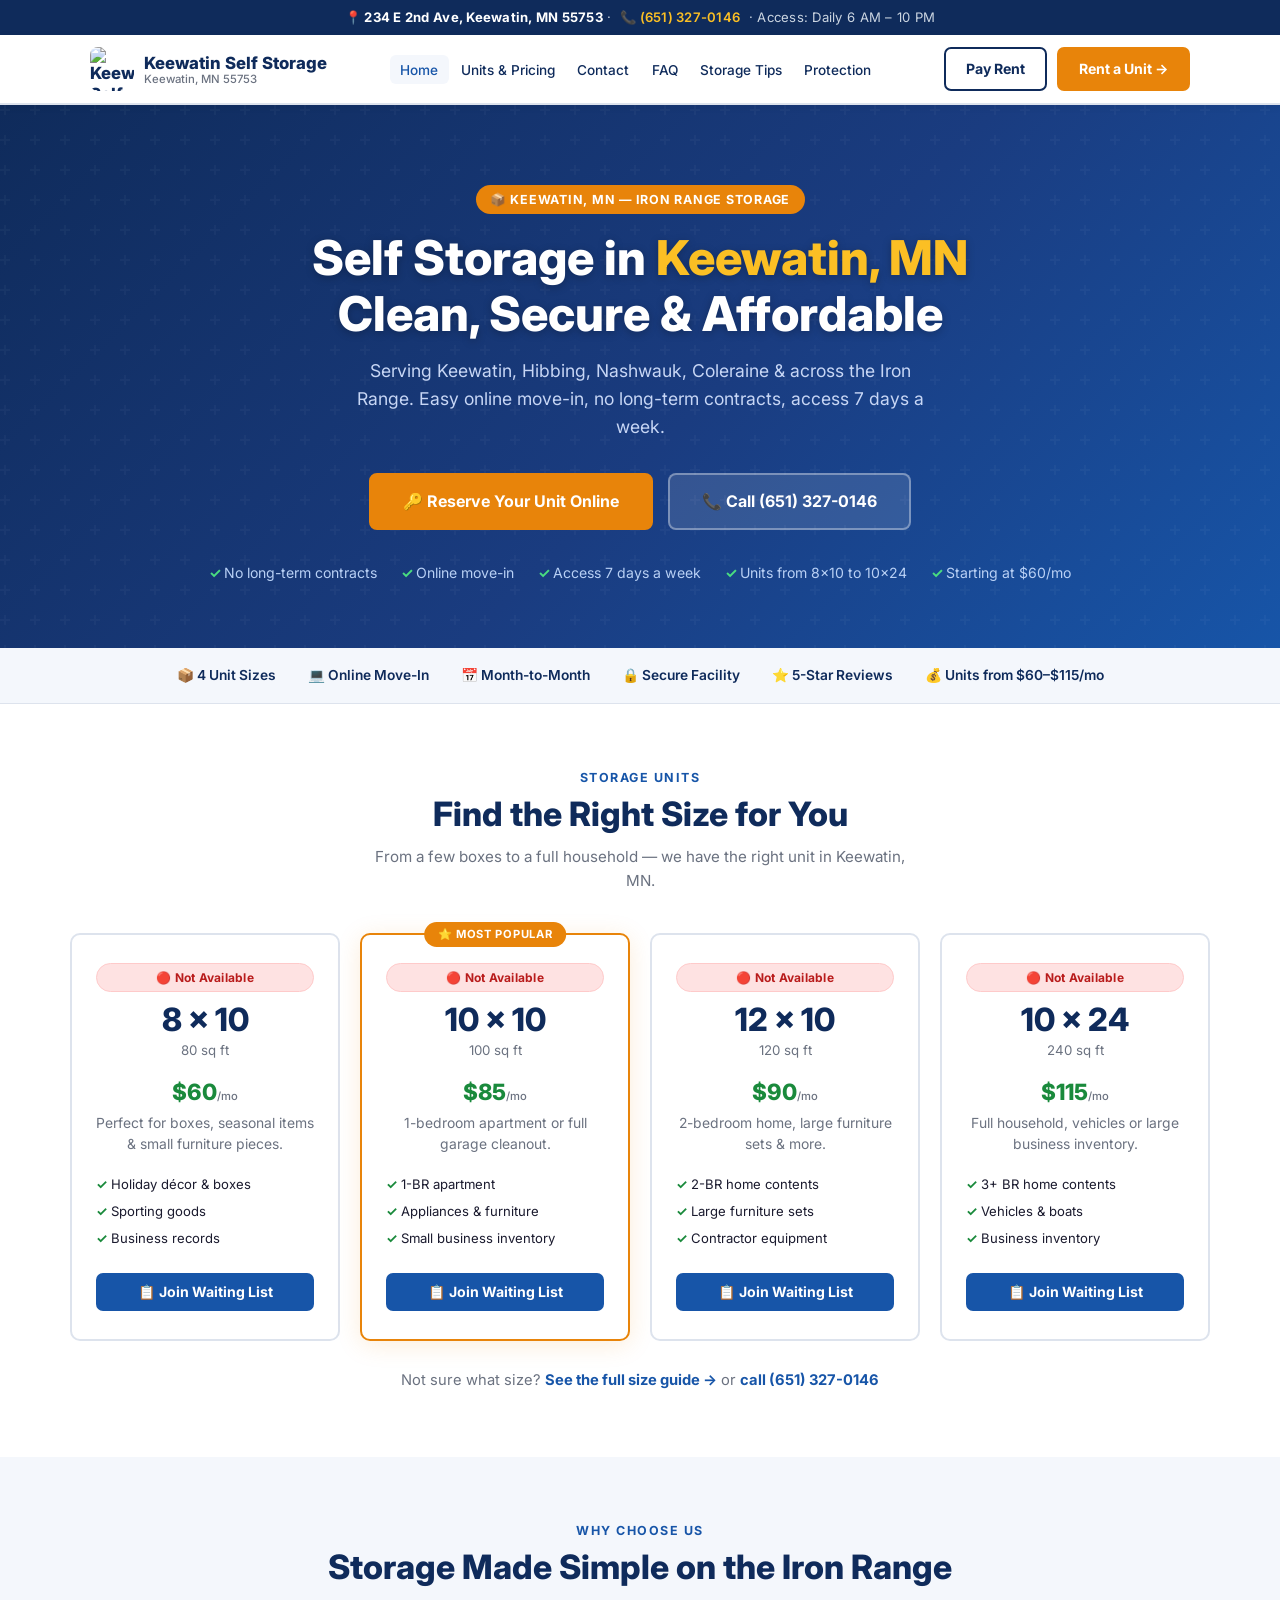
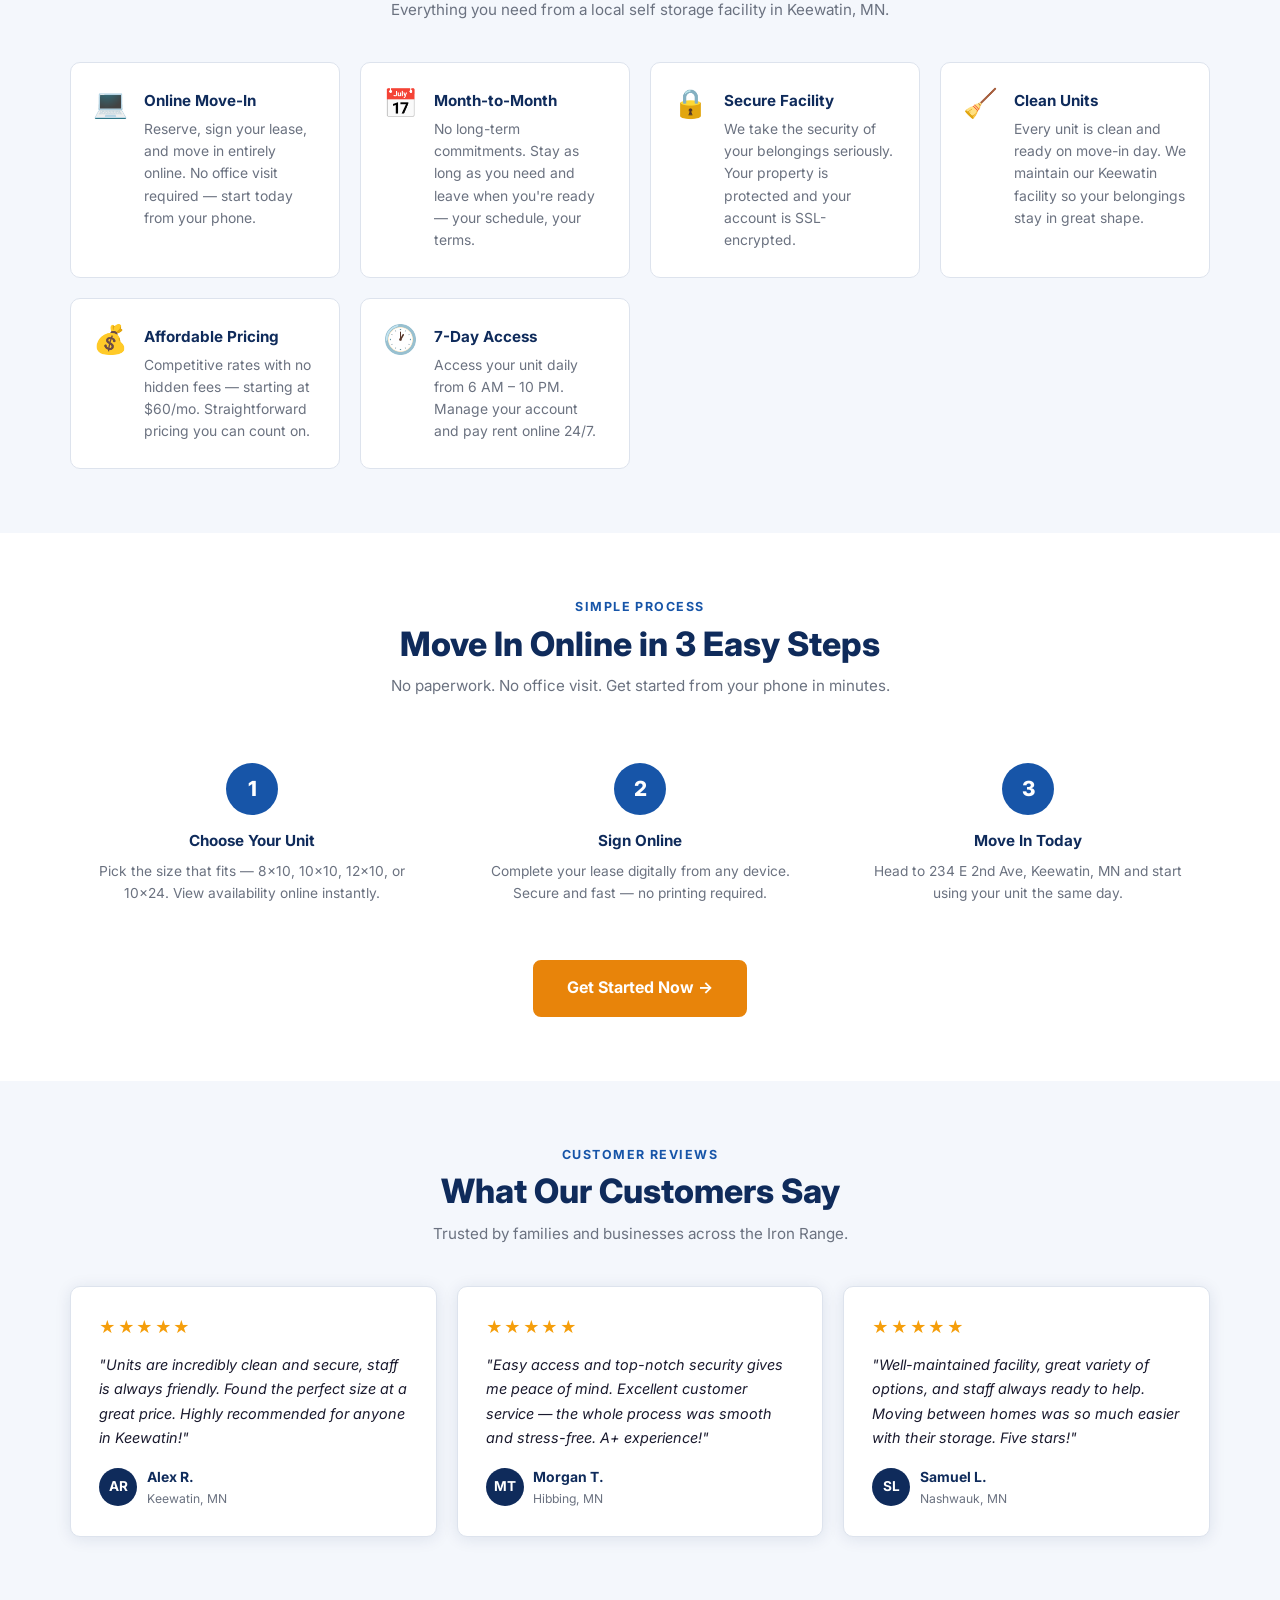
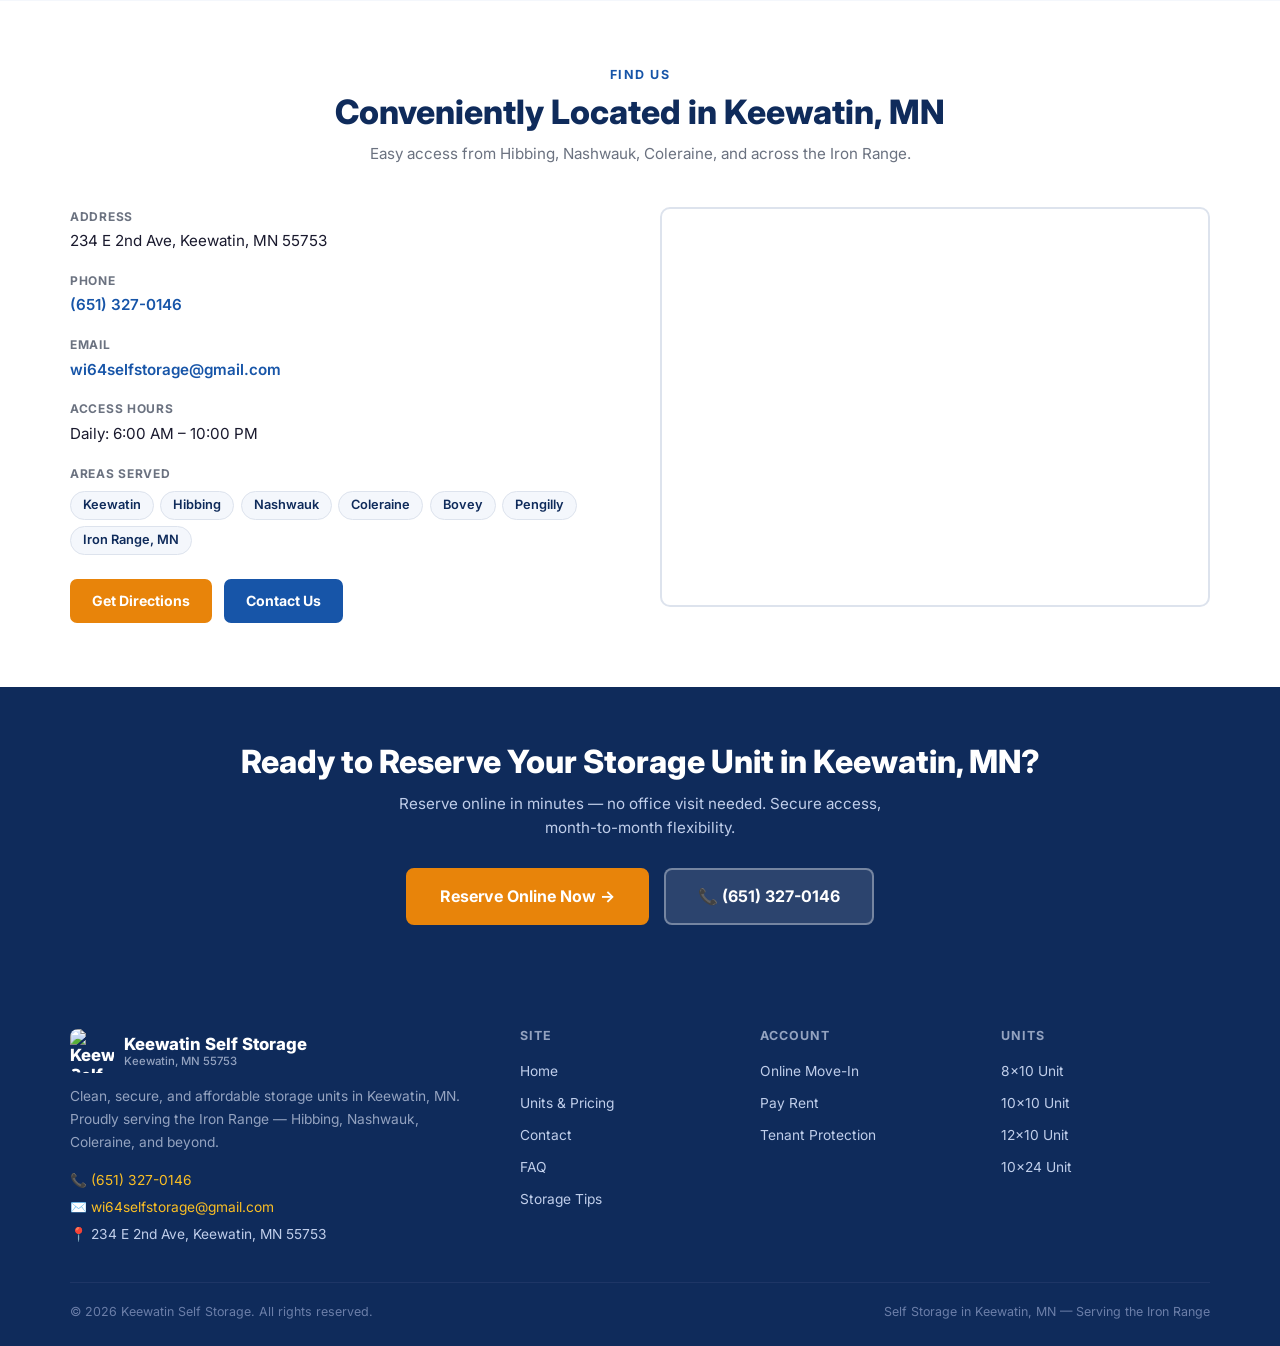
==== index.html @ a016f0aa "Full site: 6-page website, SEO schema, sitemap, robots.txt, .htaccess, mobile nav" ====
<!DOCTYPE html>
<html lang="en">
<head>
  <meta charset="UTF-8" />
  <meta name="viewport" content="width=device-width, initial-scale=1.0" />
  <title>Self Storage Keewatin MN | Keewatin Self Storage | 234 E 2nd Ave</title>
  <meta name="description" content="Keewatin Self Storage — clean, secure, affordable storage units in Keewatin, MN. Serving Hibbing, Nashwauk, Coleraine &amp; the Iron Range. Units from $60/mo. Easy online move-in, no long-term contracts." />
  <meta name="keywords" content="self storage Keewatin MN, storage units Keewatin Minnesota, storage near Hibbing MN, Iron Range self storage, affordable storage Nashwauk MN, Coleraine storage units, storage units near me Keewatin" />
  <meta name="robots" content="index, follow, max-snippet:-1, max-image-preview:large, max-video-preview:-1" />
  <meta name="author" content="Keewatin Self Storage" />
  <link rel="canonical" href="https://www.keewatinselfstorage.com/" />

  <!-- Favicon -->
  <link rel="icon" type="image/png" href="https://rnl-se-uploads.s3.amazonaws.com/uploads/facility/logo/356711/production_Keewatin-Self-Storage-2-300x300.png" />
  <link rel="apple-touch-icon" href="https://rnl-se-uploads.s3.amazonaws.com/uploads/facility/logo/356711/production_Keewatin-Self-Storage-2-300x300.png" />
  <meta name="theme-color" content="#0f2b5b" />

  <!-- Open Graph -->
  <meta property="og:type" content="website" />
  <meta property="og:locale" content="en_US" />
  <meta property="og:site_name" content="Keewatin Self Storage" />
  <meta property="og:url" content="https://www.keewatinselfstorage.com/" />
  <meta property="og:title" content="Self Storage in Keewatin, MN — Clean, Secure &amp; Affordable" />
  <meta property="og:description" content="Storage units from $60/mo in Keewatin, MN. Serving Hibbing, Nashwauk, Coleraine &amp; the Iron Range. Month-to-month, easy online move-in." />
  <meta property="og:image" content="https://rnl-se-uploads.s3.amazonaws.com/uploads/facility/logo/356711/production_Keewatin-Self-Storage-2-300x300.png" />
  <meta property="og:image:width" content="300" />
  <meta property="og:image:height" content="300" />
  <meta property="og:image:alt" content="Keewatin Self Storage — Keewatin, MN" />

  <!-- Twitter Card -->
  <meta name="twitter:card" content="summary" />
  <meta name="twitter:title" content="Self Storage in Keewatin, MN — From $60/mo" />
  <meta name="twitter:description" content="Clean, secure storage units in Keewatin, MN. Serving the Iron Range. Month-to-month, easy online move-in." />
  <meta name="twitter:image" content="https://rnl-se-uploads.s3.amazonaws.com/uploads/facility/logo/356711/production_Keewatin-Self-Storage-2-300x300.png" />

  <!-- Geo / Local SEO -->
  <meta name="geo.region" content="US-MN" />
  <meta name="geo.placename" content="Keewatin, Minnesota" />
  <meta name="geo.position" content="47.3981512;-93.0726352" />
  <meta name="ICBM" content="47.3981512, -93.0726352" />

  <!-- DNS Prefetch -->
  <link rel="dns-prefetch" href="//fonts.googleapis.com" />
  <link rel="dns-prefetch" href="//fonts.gstatic.com" />
  <link rel="dns-prefetch" href="//maps.google.com" />
  <link rel="dns-prefetch" href="//rnl-se-uploads.s3.amazonaws.com" />

  <link rel="preconnect" href="https://fonts.googleapis.com" />
  <link rel="preconnect" href="https://fonts.gstatic.com" crossorigin />
  <link href="https://fonts.googleapis.com/css2?family=Inter:wght@400;500;600;700;800&display=swap" rel="stylesheet" />
  <link rel="stylesheet" href="css/style.css" />

  <script type="application/ld+json">
  {
    "@context": "https://schema.org",
    "@graph": [
      {
        "@type": ["LocalBusiness","SelfStorage"],
        "@id": "https://www.keewatinselfstorage.com/#business",
        "name": "Keewatin Self Storage",
        "url": "https://www.keewatinselfstorage.com/",
        "logo": {
          "@type": "ImageObject",
          "url": "https://rnl-se-uploads.s3.amazonaws.com/uploads/facility/logo/356711/production_Keewatin-Self-Storage-2-300x300.png",
          "width": 300, "height": 300
        },
        "image": "https://rnl-se-uploads.s3.amazonaws.com/uploads/facility/logo/356711/production_Keewatin-Self-Storage-2-300x300.png",
        "telephone": "+16513270146",
        "email": "wi64selfstorage@gmail.com",
        "description": "Affordable, secure self storage units in Keewatin, MN. Serving the Iron Range — Hibbing, Nashwauk, Coleraine, Bovey, and beyond. Units from 8×10 to 10×24. Month-to-month leases. Easy online move-in.",
        "address": {
          "@type": "PostalAddress",
          "streetAddress": "234 E 2nd Ave",
          "addressLocality": "Keewatin",
          "addressRegion": "MN",
          "postalCode": "55753",
          "addressCountry": "US"
        },
        "geo": {"@type": "GeoCoordinates", "latitude": 47.3981512, "longitude": -93.0726352},
        "hasMap": "https://www.google.com/maps/place/234+E+2nd+Ave,+Keewatin,+MN+55753",
        "openingHoursSpecification": [{
          "@type": "OpeningHoursSpecification",
          "dayOfWeek": ["Monday","Tuesday","Wednesday","Thursday","Friday","Saturday","Sunday"],
          "opens": "06:00", "closes": "22:00"
        }],
        "areaServed": [
          {"@type": "City", "name": "Keewatin", "addressRegion": "MN"},
          {"@type": "City", "name": "Hibbing", "addressRegion": "MN"},
          {"@type": "City", "name": "Nashwauk", "addressRegion": "MN"},
          {"@type": "City", "name": "Coleraine", "addressRegion": "MN"},
          {"@type": "City", "name": "Bovey", "addressRegion": "MN"},
          {"@type": "City", "name": "Pengilly", "addressRegion": "MN"}
        ],
        "priceRange": "$$",
        "currenciesAccepted": "USD",
        "paymentAccepted": "Credit Card, Debit Card, Online Payment",
        "aggregateRating": {
          "@type": "AggregateRating",
          "ratingValue": "5.0",
          "reviewCount": "3",
          "bestRating": "5",
          "worstRating": "1"
        },
        "review": [
          {
            "@type": "Review",
            "author": {"@type": "Person", "name": "Alex R."},
            "reviewBody": "Units are incredibly clean and secure, staff is always friendly. Found the perfect size at a great price. Highly recommended for anyone in Keewatin!",
            "reviewRating": {"@type": "Rating", "ratingValue": "5", "bestRating": "5"}
          },
          {
            "@type": "Review",
            "author": {"@type": "Person", "name": "Morgan T."},
            "reviewBody": "Easy access and top-notch security gives me peace of mind. Excellent customer service — the whole process was smooth and stress-free. A+ experience!",
            "reviewRating": {"@type": "Rating", "ratingValue": "5", "bestRating": "5"}
          },
          {
            "@type": "Review",
            "author": {"@type": "Person", "name": "Samuel L."},
            "reviewBody": "Well-maintained facility, great variety of options, and staff always ready to help. Moving between homes was so much easier with their storage. Five stars!",
            "reviewRating": {"@type": "Rating", "ratingValue": "5", "bestRating": "5"}
          }
        ],
        "makesOffer": [
          {"@type": "Offer", "name": "8×10 Storage Unit", "description": "80 sq ft self storage unit, ideal for boxes, seasonal items, and small furniture.", "price": "60.00", "priceCurrency": "USD"},
          {"@type": "Offer", "name": "10×10 Storage Unit", "description": "100 sq ft storage unit — fits a 1-bedroom apartment or full garage cleanout.", "price": "85.00", "priceCurrency": "USD"},
          {"@type": "Offer", "name": "12×10 Storage Unit", "description": "120 sq ft storage unit — fits a 2-bedroom home worth of belongings.", "price": "90.00", "priceCurrency": "USD"},
          {"@type": "Offer", "name": "10×24 Storage Unit", "description": "240 sq ft large unit — fits 3+ bedroom household, vehicles, boats, business inventory.", "price": "115.00", "priceCurrency": "USD"}
        ]
      },
      {
        "@type": "WebSite",
        "@id": "https://www.keewatinselfstorage.com/#website",
        "url": "https://www.keewatinselfstorage.com/",
        "name": "Keewatin Self Storage",
        "publisher": {"@id": "https://www.keewatinselfstorage.com/#business"},
        "inLanguage": "en-US"
      },
      {
        "@type": "WebPage",
        "@id": "https://www.keewatinselfstorage.com/#webpage",
        "url": "https://www.keewatinselfstorage.com/",
        "name": "Self Storage Keewatin MN | Keewatin Self Storage",
        "description": "Clean, secure, affordable storage units in Keewatin, MN. Serving the Iron Range from $60/mo.",
        "isPartOf": {"@id": "https://www.keewatinselfstorage.com/#website"},
        "about": {"@id": "https://www.keewatinselfstorage.com/#business"},
        "inLanguage": "en-US",
        "breadcrumb": {
          "@type": "BreadcrumbList",
          "itemListElement": [
            {"@type": "ListItem", "position": 1, "name": "Home", "item": "https://www.keewatinselfstorage.com/"}
          ]
        }
      }
    ]
  }
  </script>
</head>
<body>
<div class="topbar">
  <span class="topbar-addr"><strong>📍 234 E 2nd Ave, Keewatin, MN 55753</strong>&nbsp;·&nbsp;</span>
  <a href="tel:+16513270146">📞 (651) 327-0146</a>
  <span class="topbar-hours">&nbsp;·&nbsp;Access: Daily 6 AM – 10 PM</span>
</div>
<nav role="navigation" aria-label="Main navigation">
  <div class="nav-inner">
    <a href="index.html" class="logo">
      <img src="https://rnl-se-uploads.s3.amazonaws.com/uploads/facility/logo/356711/production_Keewatin-Self-Storage-2-300x300.png" alt="Keewatin Self Storage" width="44" height="44" />
      <div>Keewatin Self Storage<span>Keewatin, MN 55753</span></div>
    </a>
    <button class="hamburger" id="hamburger" aria-label="Open menu" aria-expanded="false"><span></span><span></span><span></span></button>
    <ul class="nav-links" id="navLinks">
      <li><a href="index.html" class="active">Home</a></li>
      <li><a href="units.html">Units &amp; Pricing</a></li>
      <li><a href="contact.html">Contact</a></li>
      <li><a href="faq.html">FAQ</a></li>
      <li><a href="tips.html">Storage Tips</a></li>
      <li><a href="tenant-protection.html">Protection</a></li>
    </ul>
    <div class="nav-ctas">
      <a href="https://rental-center.storedge.com/?companyId=ef2375f3-b212-4670-bbc0-be544f6614b6&facilityId=4e5d19f2-a80f-45d0-ba9f-e13f89f04275#/login" class="btn btn-outline">Pay Rent</a>
      <a href="https://rental-center.storedge.com/?companyId=ef2375f3-b212-4670-bbc0-be544f6614b6&facilityId=4e5d19f2-a80f-45d0-ba9f-e13f89f04275#/move-in" class="btn btn-primary">Rent a Unit →</a>
    </div>
  </div>
</nav>

<header class="hero">
  <div class="hero-badge">📦 Keewatin, MN — Iron Range Storage</div>
  <h1>Self Storage in <em>Keewatin, MN</em><br>Clean, Secure &amp; Affordable</h1>
  <p class="lead">Serving Keewatin, Hibbing, Nashwauk, Coleraine &amp; across the Iron Range. Easy online move-in, no long-term contracts, access 7 days a week.</p>
  <div class="hero-ctas">
    <a href="https://rental-center.storedge.com/?companyId=ef2375f3-b212-4670-bbc0-be544f6614b6&facilityId=4e5d19f2-a80f-45d0-ba9f-e13f89f04275#/move-in" class="btn btn-primary btn-lg">🔑 Reserve Your Unit Online</a>
    <a href="tel:+16513270146" class="btn btn-ghost btn-lg">📞 Call (651) 327-0146</a>
  </div>
  <div class="hero-checks">
    <span>No long-term contracts</span>
    <span>Online move-in</span>
    <span>Access 7 days a week</span>
    <span>Units from 8×10 to 10×24</span>
    <span>Starting at $60/mo</span>
  </div>
</header>

<div class="trust-bar">
  <div class="trust-inner">
    <span>📦 4 Unit Sizes</span>
    <span>💻 Online Move-In</span>
    <span>📅 Month-to-Month</span>
    <span>🔒 Secure Facility</span>
    <span>⭐ 5-Star Reviews</span>
    <span>💰 Units from $60–$115/mo</span>
  </div>
</div>

<section id="units">
  <div class="section-inner">
    <p class="section-label">Storage Units</p>
    <h2 class="section-title">Find the Right Size for You</h2>
    <p class="section-sub">From a few boxes to a full household — we have the right unit in Keewatin, MN.</p>
    <div class="grid-4">
      <article class="unit-card" data-unit="8x10">
        <div class="unit-size">8 × 10</div>
        <div class="unit-sqft">80 sq ft</div>
        <div class="unit-price">$60<small>/mo</small></div>
        <p class="unit-desc">Perfect for boxes, seasonal items &amp; small furniture pieces.</p>
        <ul class="unit-features">
          <li>Holiday décor &amp; boxes</li>
          <li>Sporting goods</li>
          <li>Business records</li>
        </ul>
        <a href="units.html#unit-8x10" class="btn btn-blue btn-block">View Details</a>
      </article>
      <article class="unit-card popular" data-unit="10x10">
        <div class="popular-badge">⭐ Most Popular</div>
        <div class="unit-size">10 × 10</div>
        <div class="unit-sqft">100 sq ft</div>
        <div class="unit-price">$85<small>/mo</small></div>
        <p class="unit-desc">1-bedroom apartment or full garage cleanout.</p>
        <ul class="unit-features">
          <li>1-BR apartment</li>
          <li>Appliances &amp; furniture</li>
          <li>Small business inventory</li>
        </ul>
        <a href="units.html#unit-10x10" class="btn btn-primary btn-block">View Details</a>
      </article>
      <article class="unit-card" data-unit="12x10">
        <div class="unit-size">12 × 10</div>
        <div class="unit-sqft">120 sq ft</div>
        <div class="unit-price">$90<small>/mo</small></div>
        <p class="unit-desc">2-bedroom home, large furniture sets &amp; more.</p>
        <ul class="unit-features">
          <li>2-BR home contents</li>
          <li>Large furniture sets</li>
          <li>Contractor equipment</li>
        </ul>
        <a href="units.html#unit-12x10" class="btn btn-blue btn-block">View Details</a>
      </article>
      <article class="unit-card" data-unit="10x24">
        <div class="unit-size">10 × 24</div>
        <div class="unit-sqft">240 sq ft</div>
        <div class="unit-price">$115<small>/mo</small></div>
        <p class="unit-desc">Full household, vehicles or large business inventory.</p>
        <ul class="unit-features">
          <li>3+ BR home contents</li>
          <li>Vehicles &amp; boats</li>
          <li>Business inventory</li>
        </ul>
        <a href="units.html#unit-10x24" class="btn btn-blue btn-block">View Details</a>
      </article>
    </div>
    <p style="text-align:center;margin-top:1.75rem;font-size:.92rem;color:var(--gray);">
      Not sure what size? <a href="units.html" style="color:var(--blue);font-weight:700;">See the full size guide →</a> or <a href="tel:+16513270146" style="color:var(--blue);font-weight:700;">call (651) 327-0146</a>
    </p>
  </div>
</section>

<section class="bg-light">
  <div class="section-inner">
    <p class="section-label">Why Choose Us</p>
    <h2 class="section-title">Storage Made Simple on the Iron Range</h2>
    <p class="section-sub">Everything you need from a local self storage facility in Keewatin, MN.</p>
    <div class="grid-3">
      <div class="feature-card"><div class="feature-icon">💻</div><div><div class="feature-title">Online Move-In</div><div class="feature-desc">Reserve, sign your lease, and move in entirely online. No office visit required — start today from your phone.</div></div></div>
      <div class="feature-card"><div class="feature-icon">📅</div><div><div class="feature-title">Month-to-Month</div><div class="feature-desc">No long-term commitments. Stay as long as you need and leave when you're ready — your schedule, your terms.</div></div></div>
      <div class="feature-card"><div class="feature-icon">🔒</div><div><div class="feature-title">Secure Facility</div><div class="feature-desc">We take the security of your belongings seriously. Your property is protected and your account is SSL-encrypted.</div></div></div>
      <div class="feature-card"><div class="feature-icon">🧹</div><div><div class="feature-title">Clean Units</div><div class="feature-desc">Every unit is clean and ready on move-in day. We maintain our Keewatin facility so your belongings stay in great shape.</div></div></div>
      <div class="feature-card"><div class="feature-icon">💰</div><div><div class="feature-title">Affordable Pricing</div><div class="feature-desc">Competitive rates with no hidden fees — starting at $60/mo. Straightforward pricing you can count on.</div></div></div>
      <div class="feature-card"><div class="feature-icon">🕐</div><div><div class="feature-title">7-Day Access</div><div class="feature-desc">Access your unit daily from 6 AM – 10 PM. Manage your account and pay rent online 24/7.</div></div></div>
    </div>
  </div>
</section>

<section>
  <div class="section-inner">
    <p class="section-label">Simple Process</p>
    <h2 class="section-title">Move In Online in 3 Easy Steps</h2>
    <p class="section-sub">No paperwork. No office visit. Get started from your phone in minutes.</p>
    <div class="steps-grid">
      <div class="step-card"><div class="step-num">1</div><div class="step-title">Choose Your Unit</div><div class="step-desc">Pick the size that fits — 8×10, 10×10, 12×10, or 10×24. View availability online instantly.</div></div>
      <div class="step-card"><div class="step-num">2</div><div class="step-title">Sign Online</div><div class="step-desc">Complete your lease digitally from any device. Secure and fast — no printing required.</div></div>
      <div class="step-card"><div class="step-num">3</div><div class="step-title">Move In Today</div><div class="step-desc">Head to 234 E 2nd Ave, Keewatin, MN and start using your unit the same day.</div></div>
    </div>
    <div style="text-align:center;margin-top:2rem;">
      <a href="https://rental-center.storedge.com/?companyId=ef2375f3-b212-4670-bbc0-be544f6614b6&facilityId=4e5d19f2-a80f-45d0-ba9f-e13f89f04275#/move-in" class="btn btn-primary btn-lg">Get Started Now →</a>
    </div>
  </div>
</section>

<section class="bg-light">
  <div class="section-inner">
    <p class="section-label">Customer Reviews</p>
    <h2 class="section-title">What Our Customers Say</h2>
    <p class="section-sub">Trusted by families and businesses across the Iron Range.</p>
    <div class="grid-3">
      <article class="review-card"><div class="stars">★★★★★</div><p class="review-text">"Units are incredibly clean and secure, staff is always friendly. Found the perfect size at a great price. Highly recommended for anyone in Keewatin!"</p><div class="review-author"><div class="review-avatar">AR</div><div><div class="review-name">Alex R.</div><div class="review-location">Keewatin, MN</div></div></div></article>
      <article class="review-card"><div class="stars">★★★★★</div><p class="review-text">"Easy access and top-notch security gives me peace of mind. Excellent customer service — the whole process was smooth and stress-free. A+ experience!"</p><div class="review-author"><div class="review-avatar">MT</div><div><div class="review-name">Morgan T.</div><div class="review-location">Hibbing, MN</div></div></div></article>
      <article class="review-card"><div class="stars">★★★★★</div><p class="review-text">"Well-maintained facility, great variety of options, and staff always ready to help. Moving between homes was so much easier with their storage. Five stars!"</p><div class="review-author"><div class="review-avatar">SL</div><div><div class="review-name">Samuel L.</div><div class="review-location">Nashwauk, MN</div></div></div></article>
    </div>
  </div>
</section>

<section>
  <div class="section-inner">
    <p class="section-label">Find Us</p>
    <h2 class="section-title">Conveniently Located in Keewatin, MN</h2>
    <p class="section-sub">Easy access from Hibbing, Nashwauk, Coleraine, and across the Iron Range.</p>
    <div class="location-grid">
      <div>
        <div class="info-block"><div class="info-label">Address</div><div class="info-val">234 E 2nd Ave, Keewatin, MN 55753</div></div>
        <div class="info-block"><div class="info-label">Phone</div><div class="info-val"><a href="tel:+16513270146">(651) 327-0146</a></div></div>
        <div class="info-block"><div class="info-label">Email</div><div class="info-val"><a href="mailto:wi64selfstorage@gmail.com">wi64selfstorage@gmail.com</a></div></div>
        <div class="info-block"><div class="info-label">Access Hours</div><div class="info-val">Daily: 6:00 AM – 10:00 PM</div></div>
        <div class="info-block"><div class="info-label">Areas Served</div>
          <div class="area-tags">
            <span class="area-tag">Keewatin</span><span class="area-tag">Hibbing</span><span class="area-tag">Nashwauk</span>
            <span class="area-tag">Coleraine</span><span class="area-tag">Bovey</span><span class="area-tag">Pengilly</span><span class="area-tag">Iron Range, MN</span>
          </div>
        </div>
        <div style="margin-top:1.5rem;display:flex;gap:.75rem;flex-wrap:wrap;">
          <a href="https://www.google.com/maps/dir/?api=1&destination=234+E+2nd+Ave+Keewatin+MN+55753" class="btn btn-primary" target="_blank" rel="noopener">Get Directions</a>
          <a href="contact.html" class="btn btn-blue">Contact Us</a>
        </div>
      </div>
      <div class="map-wrap">
        <iframe title="Keewatin Self Storage map" src="https://maps.google.com/maps?q=234+E+2nd+Ave,+Keewatin,+MN+55753&t=m&z=15&output=embed&iwloc=near" loading="lazy" allowfullscreen referrerpolicy="no-referrer-when-downgrade"></iframe>
      </div>
    </div>
  </div>
</section>

<div class="cta-band">
  <h2>Ready to Reserve Your Storage Unit in Keewatin, MN?</h2>
  <p>Reserve online in minutes — no office visit needed. Secure access, month-to-month flexibility.</p>
  <div class="cta-band-btns">
    <a href="https://rental-center.storedge.com/?companyId=ef2375f3-b212-4670-bbc0-be544f6614b6&facilityId=4e5d19f2-a80f-45d0-ba9f-e13f89f04275#/move-in" class="btn btn-primary btn-lg">Reserve Online Now →</a>
    <a href="tel:+16513270146" class="btn btn-ghost btn-lg">📞 (651) 327-0146</a>
  </div>
</div>

<footer><div class="footer-inner">
  <div class="footer-grid">
    <div class="footer-brand">
      <div class="logo"><img src="https://rnl-se-uploads.s3.amazonaws.com/uploads/facility/logo/356711/production_Keewatin-Self-Storage-2-300x300.png" alt="Keewatin Self Storage" width="40" height="40" loading="lazy" /><div>Keewatin Self Storage<span>Keewatin, MN 55753</span></div></div>
      <p class="footer-tagline">Clean, secure, and affordable storage units in Keewatin, MN. Proudly serving the Iron Range — Hibbing, Nashwauk, Coleraine, and beyond.</p>
      <div class="footer-contact"><p>📞 <a href="tel:+16513270146">(651) 327-0146</a></p><p>✉️ <a href="mailto:wi64selfstorage@gmail.com">wi64selfstorage@gmail.com</a></p><p>📍 234 E 2nd Ave, Keewatin, MN 55753</p></div>
    </div>
    <div class="footer-col"><h4>Site</h4><ul><li><a href="index.html">Home</a></li><li><a href="units.html">Units &amp; Pricing</a></li><li><a href="contact.html">Contact</a></li><li><a href="faq.html">FAQ</a></li><li><a href="tips.html">Storage Tips</a></li></ul></div>
    <div class="footer-col"><h4>Account</h4><ul><li><a href="https://rental-center.storedge.com/?companyId=ef2375f3-b212-4670-bbc0-be544f6614b6&facilityId=4e5d19f2-a80f-45d0-ba9f-e13f89f04275#/move-in">Online Move-In</a></li><li><a href="https://rental-center.storedge.com/?companyId=ef2375f3-b212-4670-bbc0-be544f6614b6&facilityId=4e5d19f2-a80f-45d0-ba9f-e13f89f04275#/login">Pay Rent</a></li><li><a href="tenant-protection.html">Tenant Protection</a></li></ul></div>
    <div class="footer-col"><h4>Units</h4><ul><li><a href="units.html#unit-8x10">8×10 Unit</a></li><li><a href="units.html#unit-10x10">10×10 Unit</a></li><li><a href="units.html#unit-12x10">12×10 Unit</a></li><li><a href="units.html#unit-10x24">10×24 Unit</a></li></ul></div>
  </div>
  <div class="footer-bottom"><span>© 2026 Keewatin Self Storage. All rights reserved.</span><span>Self Storage in Keewatin, MN — Serving the Iron Range</span></div>
</div></footer>

<div class="mobile-cta-bar">
  <a href="tel:+16513270146" class="btn btn-pay">📞 Call</a>
  <a href="https://rental-center.storedge.com/?companyId=ef2375f3-b212-4670-bbc0-be544f6614b6&facilityId=4e5d19f2-a80f-45d0-ba9f-e13f89f04275#/login" class="btn btn-pay">💳 Pay Rent</a>
  <a href="https://rental-center.storedge.com/?companyId=ef2375f3-b212-4670-bbc0-be544f6614b6&facilityId=4e5d19f2-a80f-45d0-ba9f-e13f89f04275#/move-in" class="btn btn-primary">🔑 Rent Now</a>
</div>
<script src="js/nav.js"></script>
<script src="js/availability.js"></script>
<script>
// On homepage, [data-waitlist] buttons redirect to units.html with ?waitlist= param
document.addEventListener('click', function(e) {
  var btn = e.target.closest('[data-waitlist]');
  if (!btn) return;
  // Only intercept if this page has no modal overlay (i.e. we're on index.html)
  if (document.getElementById('waitlistOverlay')) return;
  e.preventDefault();
  window.location.href = 'units.html?waitlist=' + btn.dataset.waitlist;
});
</script>
</body>
</html>
---- css/style.css ----
/* ═══════════════════════════════════════════════════
   Keewatin Self Storage — Shared Stylesheet
   234 E 2nd Ave, Keewatin, MN 55753
   ═══════════════════════════════════════════════════ */

/* ── RESET ── */
*, *::before, *::after { box-sizing: border-box; margin: 0; padding: 0; }
html { scroll-behavior: smooth; }
img { max-width: 100%; display: block; }
a { color: inherit; text-decoration: none; }

/* ── VARIABLES ── */
:root {
  --navy:    #0f2b5b;
  --blue:    #1755a8;
  --accent:  #e8840a;
  --green:   #1a8a3c;
  --light:   #f4f7fc;
  --gray:    #6b7280;
  --border:  #dde3ed;
  --white:   #ffffff;
  --text:    #1a1a2e;
  --radius:  10px;
  --shadow:  0 2px 16px rgba(15,43,91,.10);
  --max:     1140px;
}

/* ── BASE ── */
body {
  font-family: 'Inter', -apple-system, BlinkMacSystemFont, 'Segoe UI', sans-serif;
  color: var(--text);
  background: var(--white);
  line-height: 1.6;
}

/* ── TYPOGRAPHY ── */
h1, h2, h3, h4 { line-height: 1.2; }

/* ── BUTTONS ── */
.btn {
  display: inline-block;
  padding: .55rem 1.25rem;
  border-radius: 7px;
  font-weight: 700;
  font-size: .88rem;
  cursor: pointer;
  transition: opacity .18s, transform .15s;
  white-space: nowrap;
  border: 2px solid transparent;
  font-family: inherit;
  text-align: center;
}
.btn:hover { opacity: .88; transform: translateY(-1px); }
.btn-primary  { background: var(--accent); color: #fff; border-color: var(--accent); }
.btn-blue     { background: var(--blue);   color: #fff; border-color: var(--blue); }
.btn-green    { background: var(--green);  color: #fff; border-color: var(--green); }
.btn-outline  { background: transparent;   color: var(--navy); border-color: var(--navy); }
.btn-ghost    { background: rgba(255,255,255,.12); color: #fff; border-color: rgba(255,255,255,.35); }
.btn-lg       { padding: .85rem 2rem; font-size: 1rem; border-radius: 8px; }
.btn-block    { display: block; width: 100%; }

/* ── TOPBAR ── */
.topbar {
  background: var(--navy);
  color: #cbd5e1;
  font-size: .82rem;
  padding: .45rem 1rem;
  text-align: center;
  letter-spacing: .02em;
}
.topbar a     { color: #fbbf24; font-weight: 600; }
.topbar strong{ color: #fff; }

/* ── NAV ── */
nav {
  background: var(--white);
  border-bottom: 2px solid var(--border);
  position: sticky;
  top: 0;
  z-index: 100;
  box-shadow: 0 2px 8px rgba(0,0,0,.06);
}
.nav-inner {
  max-width: var(--max);
  margin: 0 auto;
  padding: .75rem 1.25rem;
  display: flex;
  align-items: center;
  justify-content: space-between;
  gap: 1rem;
}
.logo {
  display: flex;
  align-items: center;
  gap: .65rem;
  font-weight: 800;
  font-size: 1.05rem;
  color: var(--navy);
  line-height: 1.2;
  flex-shrink: 0;
}
.logo img   { width: 44px; height: 44px; border-radius: 8px; }
.logo span  { display: block; font-size: .71rem; font-weight: 500; color: var(--gray); }

.nav-links {
  display: flex;
  align-items: center;
  gap: .1rem;
  list-style: none;
}
.nav-links a {
  padding: .42rem .65rem;
  border-radius: 6px;
  font-size: .85rem;
  font-weight: 500;
  color: var(--navy);
  transition: background .18s, color .18s;
}
.nav-links a:hover,
.nav-links a.active { background: var(--light); color: var(--blue); }

.nav-ctas { display: flex; gap: .6rem; align-items: center; flex-shrink: 0; }

.hamburger {
  display: none;
  flex-direction: column;
  gap: 5px;
  cursor: pointer;
  padding: 4px;
  background: none;
  border: none;
}
.hamburger span { width: 24px; height: 2px; background: var(--navy); border-radius: 2px; transition: .3s; }

/* ── SECTIONS ── */
section       { padding: 4rem 1.25rem; }
.section-inner{ max-width: var(--max); margin: 0 auto; }
.bg-light     { background: var(--light); }
.bg-navy      { background: var(--navy); color: #fff; }

.section-label {
  text-align: center;
  font-size: .78rem;
  font-weight: 700;
  letter-spacing: .12em;
  text-transform: uppercase;
  color: var(--blue);
  margin-bottom: .4rem;
}
.section-title {
  text-align: center;
  font-size: clamp(1.5rem, 3vw, 2.1rem);
  font-weight: 800;
  color: var(--navy);
  margin-bottom: .65rem;
}
.section-sub {
  text-align: center;
  color: var(--gray);
  max-width: 560px;
  margin: 0 auto 2.5rem;
  font-size: .95rem;
}

/* ── HERO ── */
.hero {
  background: linear-gradient(135deg, var(--navy) 0%, #1a3c80 55%, var(--blue) 100%);
  color: #fff;
  padding: 5rem 1.25rem 4rem;
  text-align: center;
  position: relative;
  overflow: hidden;
}
.hero::before {
  content: '';
  position: absolute; inset: 0;
  background: url("data:image/svg+xml,%3Csvg width='60' height='60' viewBox='0 0 60 60' xmlns='http://www.w3.org/2000/svg'%3E%3Cg fill='%23ffffff' fill-opacity='0.03'%3E%3Cpath d='M36 34v-4h-2v4h-4v2h4v4h2v-4h4v-2h-4zm0-30V0h-2v4h-4v2h4v4h2V6h4V4h-4zM6 34v-4H4v4H0v2h4v4h2v-4h4v-2H6zM6 4V0H4v4H0v2h4v4h2V6h4V4H6z'/%3E%3C/g%3E%3C/svg%3E");
}
.hero > * { position: relative; z-index: 1; }
.hero-sm   { padding: 3rem 1.25rem 2.5rem; }

.hero-badge {
  display: inline-block;
  background: var(--accent);
  color: #fff;
  font-size: .78rem;
  font-weight: 700;
  padding: .28rem .9rem;
  border-radius: 20px;
  letter-spacing: .06em;
  text-transform: uppercase;
  margin-bottom: 1rem;
}
.hero h1 {
  font-size: clamp(2rem, 5vw, 3rem);
  font-weight: 800;
  line-height: 1.15;
  margin-bottom: 1rem;
  text-shadow: 0 2px 8px rgba(0,0,0,.25);
}
.hero h1 em  { color: #fbbf24; font-style: normal; }
.hero p.lead {
  font-size: clamp(.93rem, 2vw, 1.1rem);
  color: #c7d6f5;
  max-width: 580px;
  margin: 0 auto 2rem;
}
.hero-ctas {
  display: flex;
  gap: .9rem;
  justify-content: center;
  flex-wrap: wrap;
  margin-bottom: 2rem;
}
.hero-checks {
  display: flex;
  flex-wrap: wrap;
  justify-content: center;
  gap: .5rem 1.5rem;
  font-size: .88rem;
  color: #b8d0f5;
}
.hero-checks span::before { content: '✓  '; color: #4ade80; font-weight: 700; }

/* ── TRUST BAR ── */
.trust-bar {
  background: var(--light);
  border-bottom: 1px solid var(--border);
  padding: 1rem 1.25rem;
}
.trust-inner {
  max-width: var(--max);
  margin: 0 auto;
  display: flex;
  flex-wrap: wrap;
  justify-content: center;
  gap: .4rem 2rem;
  font-size: .86rem;
  font-weight: 600;
  color: var(--navy);
}
.trust-inner span { display: flex; align-items: center; gap: .4rem; }

/* ── CARDS ── */
.grid-2 { display: grid; grid-template-columns: repeat(auto-fit, minmax(300px, 1fr)); gap: 1.25rem; }
.grid-3 { display: grid; grid-template-columns: repeat(auto-fit, minmax(260px, 1fr)); gap: 1.25rem; }
.grid-4 { display: grid; grid-template-columns: repeat(auto-fit, minmax(230px, 1fr)); gap: 1.25rem; }

.card {
  background: var(--white);
  border: 1px solid var(--border);
  border-radius: var(--radius);
  padding: 1.75rem 1.5rem;
  transition: box-shadow .2s, transform .2s;
}
.card:hover { box-shadow: var(--shadow); transform: translateY(-2px); }

/* ── UNIT CARDS ── */
.unit-card {
  background: var(--white);
  border: 2px solid var(--border);
  border-radius: var(--radius);
  padding: 1.75rem 1.5rem;
  text-align: center;
  transition: border-color .2s, box-shadow .2s, transform .2s;
  position: relative;
  display: flex;
  flex-direction: column;
}
.unit-card:hover       { border-color: var(--blue); box-shadow: var(--shadow); transform: translateY(-3px); }
.unit-card.popular     { border-color: var(--accent); box-shadow: 0 4px 24px rgba(232,132,10,.15); }
.popular-badge {
  position: absolute;
  top: -13px; left: 50%;
  transform: translateX(-50%);
  background: var(--accent);
  color: #fff;
  font-size: .7rem;
  font-weight: 700;
  padding: .22rem .85rem;
  border-radius: 20px;
  letter-spacing: .06em;
  text-transform: uppercase;
  white-space: nowrap;
}
.unit-size  { font-size: 2rem; font-weight: 800; color: var(--navy); line-height: 1; }
.unit-sqft  { font-size: .83rem; color: var(--gray); margin: .25rem 0 .75rem; }
.unit-price {
  font-size: 1.4rem;
  font-weight: 800;
  color: var(--green);
  margin-bottom: .2rem;
}
.unit-price small { font-size: .7rem; font-weight: 500; color: var(--gray); }
.unit-desc  { font-size: .87rem; color: var(--gray); margin-bottom: 1rem; line-height: 1.5; flex: 1; }
.unit-features {
  list-style: none;
  font-size: .82rem;
  color: var(--text);
  text-align: left;
  margin-bottom: 1.25rem;
}
.unit-features li { padding: .2rem 0; }
.unit-features li::before { content: '✓  '; color: var(--green); font-weight: 700; }

/* ── FEATURE CARDS ── */
.feature-card {
  background: var(--white);
  border-radius: var(--radius);
  padding: 1.6rem 1.4rem;
  border: 1px solid var(--border);
  display: flex;
  gap: 1rem;
  align-items: flex-start;
}
.feature-icon  { font-size: 1.75rem; flex-shrink: 0; line-height: 1; }
.feature-title { font-weight: 700; font-size: .95rem; color: var(--navy); margin-bottom: .3rem; }
.feature-desc  { font-size: .87rem; color: var(--gray); line-height: 1.6; }

/* ── STEPS ── */
.steps-grid { display: grid; grid-template-columns: repeat(auto-fit, minmax(200px, 1fr)); gap: 1.5rem; }
.step-card  { text-align: center; padding: 1.5rem 1.25rem; }
.step-num {
  width: 52px; height: 52px;
  background: var(--blue);
  color: #fff;
  border-radius: 50%;
  font-size: 1.3rem;
  font-weight: 800;
  display: flex; align-items: center; justify-content: center;
  margin: 0 auto .9rem;
}
.step-title { font-weight: 700; font-size: .95rem; color: var(--navy); margin-bottom: .4rem; }
.step-desc  { font-size: .86rem; color: var(--gray); line-height: 1.6; }

/* ── REVIEWS ── */
.review-card {
  background: var(--white);
  border: 1px solid var(--border);
  border-radius: var(--radius);
  padding: 1.75rem;
  box-shadow: var(--shadow);
  display: flex;
  flex-direction: column;
}
.stars         { color: #f59e0b; font-size: 1rem; margin-bottom: .75rem; letter-spacing: .1em; }
.review-text   { font-size: .9rem; color: var(--text); line-height: 1.7; margin-bottom: 1rem; font-style: italic; flex: 1; }
.review-author { display: flex; align-items: center; gap: .6rem; margin-top: auto; }
.review-avatar {
  width: 38px; height: 38px;
  background: var(--navy);
  border-radius: 50%;
  display: flex; align-items: center; justify-content: center;
  color: #fff; font-weight: 700; font-size: .85rem;
  flex-shrink: 0;
}
.review-name     { font-weight: 700; font-size: .87rem; color: var(--navy); }
.review-location { font-size: .76rem; color: var(--gray); }

/* ── FAQ ── */
.faq-list    { max-width: 760px; margin: 0 auto; }
.faq-item {
  background: var(--white);
  border: 1px solid var(--border);
  border-radius: var(--radius);
  margin-bottom: .65rem;
  overflow: hidden;
}
.faq-q {
  width: 100%;
  background: none;
  border: none;
  padding: 1rem 1.35rem;
  text-align: left;
  font-size: .93rem;
  font-weight: 700;
  color: var(--navy);
  cursor: pointer;
  display: flex;
  justify-content: space-between;
  align-items: center;
  gap: 1rem;
  font-family: inherit;
  transition: background .15s;
}
.faq-q:hover       { background: var(--light); }
.faq-arrow         { font-size: .75rem; color: var(--blue); transition: transform .25s; flex-shrink: 0; }
.faq-a {
  max-height: 0;
  overflow: hidden;
  transition: max-height .3s ease, padding .3s;
  font-size: .9rem;
  color: var(--gray);
  padding: 0 1.35rem;
  line-height: 1.7;
}
.faq-item.open .faq-a    { max-height: 400px; padding: 0 1.35rem 1rem; }
.faq-item.open .faq-arrow{ transform: rotate(180deg); }
.faq-cat-title {
  font-size: .75rem;
  font-weight: 700;
  text-transform: uppercase;
  letter-spacing: .1em;
  color: var(--blue);
  margin: 1.75rem 0 .65rem;
}
.faq-cat-title:first-child { margin-top: 0; }

/* ── LOCATION ── */
.location-grid {
  display: grid;
  grid-template-columns: 1fr 1fr;
  gap: 2.5rem;
  align-items: start;
}
.info-block  { margin-bottom: 1.1rem; }
.info-label  { font-size: .75rem; font-weight: 700; text-transform: uppercase; letter-spacing: .06em; color: var(--gray); margin-bottom: .2rem; }
.info-val    { font-size: .95rem; color: var(--text); }
.info-val a  { color: var(--blue); font-weight: 600; }
.info-val a:hover { text-decoration: underline; }

.area-tags   { display: flex; flex-wrap: wrap; gap: .4rem; margin-top: .5rem; }
.area-tag {
  background: var(--light);
  border: 1px solid var(--border);
  border-radius: 20px;
  padding: .2rem .75rem;
  font-size: .8rem;
  font-weight: 600;
  color: var(--navy);
}
.map-wrap {
  border-radius: var(--radius);
  overflow: hidden;
  border: 2px solid var(--border);
  height: 400px;
}
.map-wrap iframe { width: 100%; height: 100%; border: none; }

/* ── CTA BAND ── */
.cta-band {
  background: var(--navy);
  color: #fff;
  text-align: center;
  padding: 3.5rem 1.25rem;
}
.cta-band h2  { font-size: clamp(1.4rem, 3vw, 2rem); font-weight: 800; margin-bottom: .65rem; }
.cta-band p   { color: #c0ceea; margin-bottom: 1.75rem; max-width: 520px; margin-left: auto; margin-right: auto; font-size: .95rem; }
.cta-band-btns{ display: flex; gap: .9rem; justify-content: center; flex-wrap: wrap; }

/* ── TIPS / CONTENT ── */
.tips-article { max-width: 800px; margin: 0 auto; }
.tips-article h2 { font-size: 1.35rem; font-weight: 800; color: var(--navy); margin: 2.5rem 0 .75rem; }
.tips-article h2:first-child { margin-top: 0; }
.tips-article p  { color: var(--gray); font-size: .95rem; line-height: 1.8; margin-bottom: 1rem; }
.tips-article ul { margin: .75rem 0 1rem 1.25rem; }
.tips-article ul li { color: var(--gray); font-size: .95rem; line-height: 1.8; margin-bottom: .35rem; }
.tip-box {
  background: var(--light);
  border-left: 4px solid var(--blue);
  border-radius: 0 var(--radius) var(--radius) 0;
  padding: 1.1rem 1.3rem;
  margin: 1.25rem 0;
  font-size: .9rem;
  color: var(--text);
}
.tip-box strong { color: var(--navy); }

/* ── PROTECTION PAGE ── */
.protect-grid { display: grid; grid-template-columns: repeat(auto-fit, minmax(260px, 1fr)); gap: 1.25rem; margin-top: 2rem; }
.protect-card {
  background: var(--white);
  border: 1px solid var(--border);
  border-radius: var(--radius);
  padding: 1.75rem 1.5rem;
}
.protect-icon  { font-size: 2rem; margin-bottom: .75rem; }
.protect-title { font-weight: 700; font-size: 1rem; color: var(--navy); margin-bottom: .5rem; }
.protect-desc  { font-size: .88rem; color: var(--gray); line-height: 1.6; }

/* ── BREADCRUMB ── */
.breadcrumb {
  background: var(--light);
  border-bottom: 1px solid var(--border);
  padding: .6rem 1.25rem;
  font-size: .82rem;
  color: var(--gray);
}
.breadcrumb a { color: var(--blue); }
.breadcrumb a:hover { text-decoration: underline; }
.breadcrumb span { margin: 0 .35rem; }

/* ── FOOTER ── */
footer {
  background: var(--navy);
  color: #c0ceea;
  padding: 3rem 1.25rem 1.5rem;
}
.footer-inner  { max-width: var(--max); margin: 0 auto; }
.footer-grid   { display: grid; grid-template-columns: 2fr 1fr 1fr 1fr; gap: 2rem; margin-bottom: 2rem; }
.footer-brand .logo    { color: #fff; margin-bottom: .75rem; }
.footer-brand .logo span { color: #94a3c0; }
.footer-tagline { font-size: .86rem; color: #94a3c0; line-height: 1.65; margin-bottom: 1rem; }
.footer-contact p     { font-size: .86rem; margin-bottom: .3rem; }
.footer-contact a     { color: #fbbf24; }
.footer-contact a:hover{ text-decoration: underline; }
.footer-col h4 {
  font-size: .78rem;
  font-weight: 700;
  text-transform: uppercase;
  letter-spacing: .08em;
  color: #94a3c0;
  margin-bottom: .85rem;
}
.footer-col ul      { list-style: none; }
.footer-col ul li + li { margin-top: .4rem; }
.footer-col ul a    { font-size: .86rem; color: #c0ceea; transition: color .18s; }
.footer-col ul a:hover { color: #fbbf24; }
.footer-bottom {
  border-top: 1px solid #1e3666;
  padding-top: 1.2rem;
  display: flex;
  flex-wrap: wrap;
  justify-content: space-between;
  gap: .4rem;
  font-size: .78rem;
  color: #6b7ea8;
}

/* ── AVAILABILITY BADGES ── */
.avail-badge {
  display: inline-block;
  font-size: .75rem;
  font-weight: 700;
  padding: .25rem .75rem;
  border-radius: 20px;
  margin-bottom: .75rem;
  letter-spacing: .02em;
}
.avail-yes {
  background: #dcfce7;
  color: #15803d;
  border: 1px solid #bbf7d0;
}
.avail-no {
  background: #fee2e2;
  color: #b91c1c;
  border: 1px solid #fecaca;
}
.btn-waitlist {
  background: var(--gray) !important;
  border-color: var(--gray) !important;
}
#avail-timestamp {
  text-align: center;
  font-size: .78rem;
  color: var(--gray);
  margin-top: 1.5rem;
}

/* ── WAITLIST MODAL ── */
.modal-overlay {
  display: none;
  position: fixed; inset: 0;
  background: rgba(0,0,0,.55);
  z-index: 500;
  align-items: center;
  justify-content: center;
  padding: 1rem;
}
.modal-overlay.open { display: flex; }
.modal {
  background: var(--white);
  border-radius: 14px;
  padding: 2rem 2rem 1.75rem;
  width: 100%;
  max-width: 480px;
  box-shadow: 0 20px 60px rgba(0,0,0,.25);
  position: relative;
  animation: modalIn .2s ease;
}
@keyframes modalIn {
  from { opacity:0; transform: translateY(20px); }
  to   { opacity:1; transform: translateY(0); }
}
.modal-close {
  position: absolute; top: 1rem; right: 1.1rem;
  background: none; border: none;
  font-size: 1.4rem; cursor: pointer; color: var(--gray);
  line-height: 1; padding: .2rem .4rem;
}
.modal-close:hover { color: var(--navy); }
.modal h3 { font-size: 1.25rem; font-weight: 800; color: var(--navy); margin-bottom: .3rem; }
.modal-unit-label {
  display: inline-block;
  background: var(--light);
  border: 1px solid var(--border);
  border-radius: 6px;
  font-size: .82rem;
  font-weight: 700;
  color: var(--blue);
  padding: .2rem .65rem;
  margin-bottom: 1.25rem;
}
.form-group { margin-bottom: 1rem; }
.form-group label {
  display: block;
  font-size: .82rem;
  font-weight: 700;
  color: var(--navy);
  margin-bottom: .35rem;
  text-transform: uppercase;
  letter-spacing: .05em;
}
.form-group input,
.form-group select {
  width: 100%;
  padding: .65rem .85rem;
  border: 2px solid var(--border);
  border-radius: 7px;
  font-size: .93rem;
  font-family: inherit;
  color: var(--text);
  background: var(--white);
  transition: border-color .18s;
  -webkit-appearance: none;
}
.form-group input:focus,
.form-group select:focus {
  outline: none;
  border-color: var(--blue);
}
.form-note { font-size: .78rem; color: var(--gray); margin-top: .3rem; }
.modal-submit {
  width: 100%;
  margin-top: .5rem;
  padding: .85rem;
  background: var(--accent);
  color: #fff;
  border: none;
  border-radius: 8px;
  font-size: 1rem;
  font-weight: 700;
  cursor: pointer;
  font-family: inherit;
  transition: opacity .18s;
}
.modal-submit:hover { opacity: .88; }
.modal-success {
  display: none;
  text-align: center;
  padding: 1rem 0;
}
.modal-success .success-icon { font-size: 2.5rem; margin-bottom: .75rem; }
.modal-success h4 { font-size: 1.1rem; font-weight: 800; color: var(--navy); margin-bottom: .4rem; }
.modal-success p  { font-size: .9rem; color: var(--gray); }

/* ── MOBILE STICKY BAR ── */
.mobile-cta-bar {
  display: none;
  position: fixed;
  bottom: 0; left: 0; right: 0;
  background: var(--navy);
  padding: .7rem 1rem;
  z-index: 200;
  gap: .6rem;
  border-top: 2px solid var(--accent);
}
.mobile-cta-bar .btn { flex: 1; padding: .75rem .3rem; font-size: .82rem; text-align: center; white-space: nowrap; }
.mobile-cta-bar .btn-pay { background: rgba(255,255,255,.12); color: #fff; border: 2px solid rgba(255,255,255,.3); }

/* ── RESPONSIVE ── */
@media (max-width: 960px) {
  .footer-grid { grid-template-columns: 1fr 1fr; }
}
@media (max-width: 700px) {
  /* ── Topbar: show only phone on mobile ── */
  .topbar { font-size: .78rem; padding: .35rem 1rem; }
  .topbar .topbar-addr,
  .topbar .topbar-hours { display: none; }

  /* ── Nav ── */
  .nav-links { display: none; }
  .nav-links.open {
    display: flex;
    flex-direction: column;
    position: absolute;
    top: 100%; left: 0; right: 0;
    background: var(--white);
    border-bottom: 2px solid var(--border);
    padding: .75rem 1.25rem 1rem;
    gap: .2rem;
    z-index: 99;
  }
  nav { position: relative; }
  .hamburger { display: flex; }
  .nav-ctas { display: none; }          /* sticky bar handles CTAs on mobile */
  .logo span { display: none; }         /* hide "Keewatin, MN 55753" subtitle */

  /* ── Mobile sticky CTA bar ── */
  .mobile-cta-bar { display: flex; }
  body { padding-bottom: 66px; }

  /* ── Layout ── */
  .footer-grid { grid-template-columns: 1fr; }
  .location-grid { grid-template-columns: 1fr; }

  /* ── Hero ── */
  .hero { padding: 3rem 1rem 2.5rem; }
  .hero h1 { font-size: 1.75rem; }
  .hero p.lead { font-size: .9rem; }
  .hero-checks { gap: .35rem .75rem; font-size: .82rem; }

  /* ── CTA band ── */
  .cta-band-btns { flex-direction: column; align-items: center; }
  .cta-band-btns .btn { width: 100%; max-width: 320px; }

  /* ── Trust bar: tighter on mobile ── */
  .trust-inner { gap: .3rem 1rem; font-size: .8rem; }

  /* ── Map ── */
  .map-wrap { height: 280px; }
}
@media (max-width: 480px) {
  /* ── Hero CTAs stack ── */
  .hero-ctas { flex-direction: column; align-items: center; }
  .hero-ctas .btn { width: 100%; max-width: 300px; }

  /* ── Section padding ── */
  section { padding: 2.5rem 1rem; }

  /* ── Nav inner: tighter ── */
  .nav-inner { padding: .6rem 1rem; }
  .logo img  { width: 36px; height: 36px; }
  .logo { font-size: .92rem; }
}
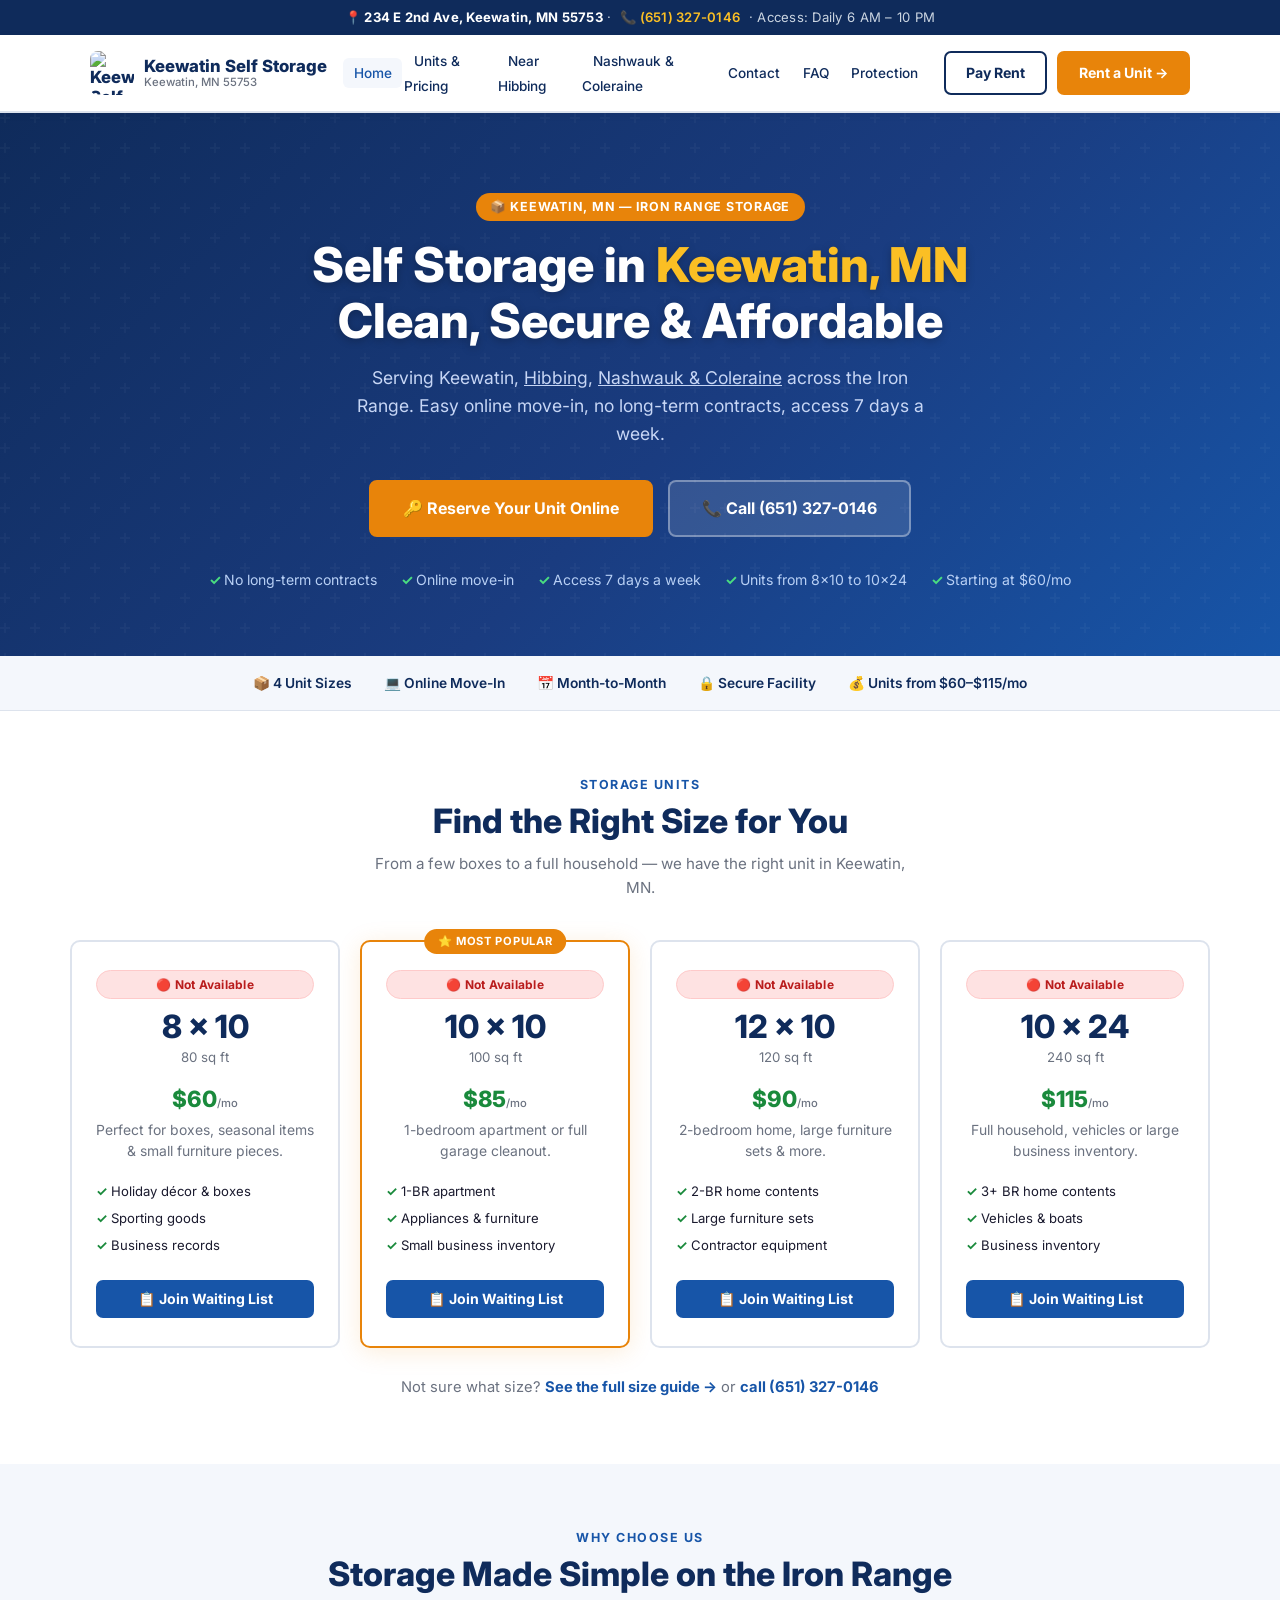
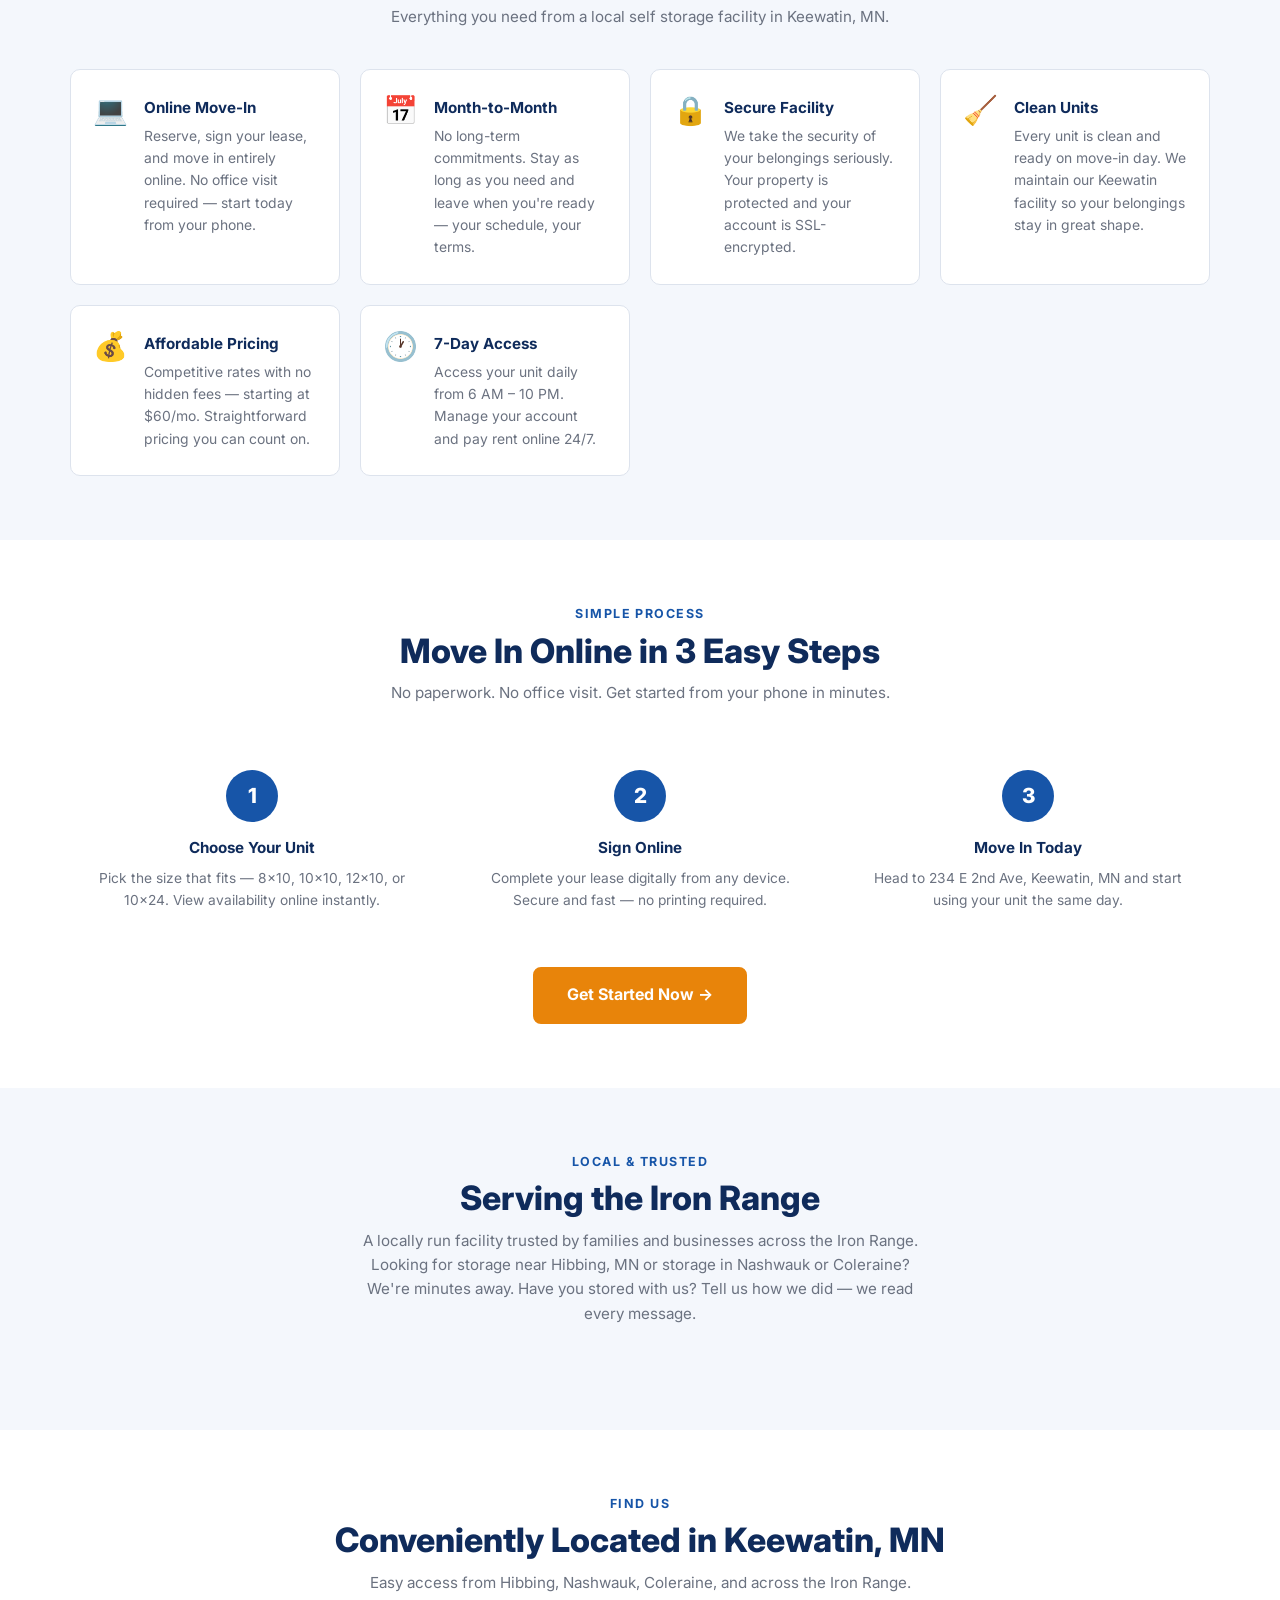
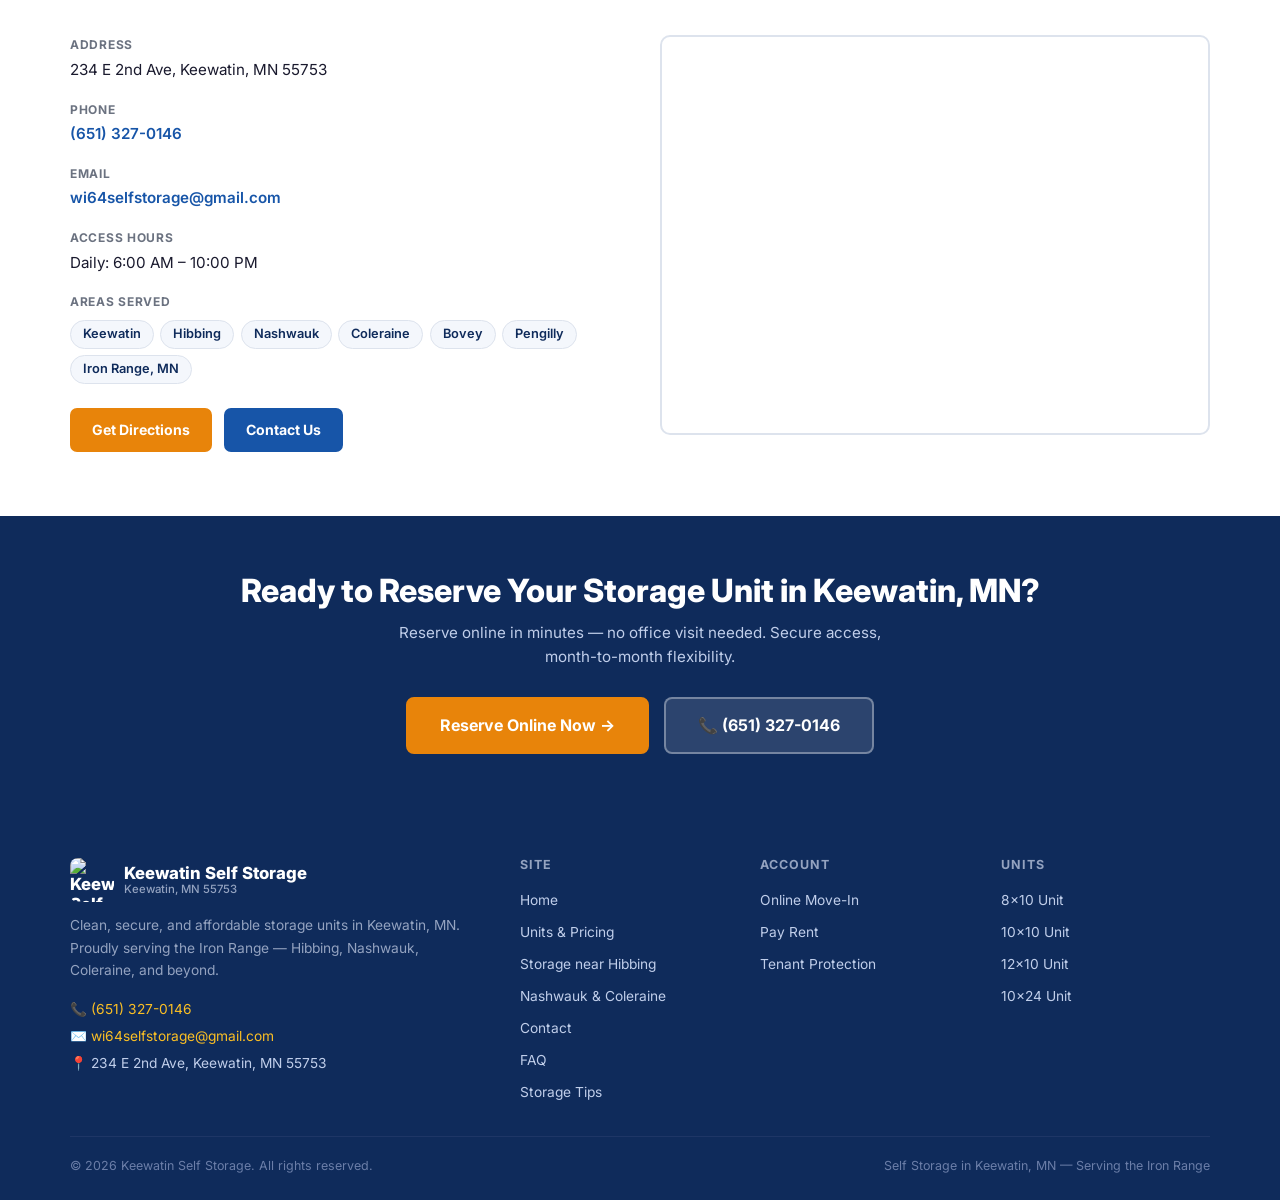
==== commit 63d59a09: "Add city page links to nav and body (Hibbing + Nashwauk)" ====
--- a/index.html
+++ b/index.html
@@ -94,33 +94,6 @@
         "priceRange": "$$",
         "currenciesAccepted": "USD",
         "paymentAccepted": "Credit Card, Debit Card, Online Payment",
-        "aggregateRating": {
-          "@type": "AggregateRating",
-          "ratingValue": "5.0",
-          "reviewCount": "3",
-          "bestRating": "5",
-          "worstRating": "1"
-        },
-        "review": [
-          {
-            "@type": "Review",
-            "author": {"@type": "Person", "name": "Alex R."},
-            "reviewBody": "Units are incredibly clean and secure, staff is always friendly. Found the perfect size at a great price. Highly recommended for anyone in Keewatin!",
-            "reviewRating": {"@type": "Rating", "ratingValue": "5", "bestRating": "5"}
-          },
-          {
-            "@type": "Review",
-            "author": {"@type": "Person", "name": "Morgan T."},
-            "reviewBody": "Easy access and top-notch security gives me peace of mind. Excellent customer service — the whole process was smooth and stress-free. A+ experience!",
-            "reviewRating": {"@type": "Rating", "ratingValue": "5", "bestRating": "5"}
-          },
-          {
-            "@type": "Review",
-            "author": {"@type": "Person", "name": "Samuel L."},
-            "reviewBody": "Well-maintained facility, great variety of options, and staff always ready to help. Moving between homes was so much easier with their storage. Five stars!",
-            "reviewRating": {"@type": "Rating", "ratingValue": "5", "bestRating": "5"}
-          }
-        ],
         "makesOffer": [
           {"@type": "Offer", "name": "8×10 Storage Unit", "description": "80 sq ft self storage unit, ideal for boxes, seasonal items, and small furniture.", "price": "60.00", "priceCurrency": "USD"},
           {"@type": "Offer", "name": "10×10 Storage Unit", "description": "100 sq ft storage unit — fits a 1-bedroom apartment or full garage cleanout.", "price": "85.00", "priceCurrency": "USD"},
@@ -172,9 +145,10 @@
     <ul class="nav-links" id="navLinks">
       <li><a href="index.html" class="active">Home</a></li>
       <li><a href="units.html">Units &amp; Pricing</a></li>
+      <li><a href="storage-hibbing-mn.html">Near Hibbing</a></li>
+      <li><a href="storage-nashwauk-coleraine-mn.html">Nashwauk &amp; Coleraine</a></li>
       <li><a href="contact.html">Contact</a></li>
       <li><a href="faq.html">FAQ</a></li>
-      <li><a href="tips.html">Storage Tips</a></li>
       <li><a href="tenant-protection.html">Protection</a></li>
     </ul>
     <div class="nav-ctas">
@@ -187,7 +161,7 @@
 <header class="hero">
   <div class="hero-badge">📦 Keewatin, MN — Iron Range Storage</div>
   <h1>Self Storage in <em>Keewatin, MN</em><br>Clean, Secure &amp; Affordable</h1>
-  <p class="lead">Serving Keewatin, Hibbing, Nashwauk, Coleraine &amp; across the Iron Range. Easy online move-in, no long-term contracts, access 7 days a week.</p>
+  <p class="lead">Serving Keewatin, <a href="storage-hibbing-mn.html" style="color:inherit;text-decoration:underline;">Hibbing</a>, <a href="storage-nashwauk-coleraine-mn.html" style="color:inherit;text-decoration:underline;">Nashwauk &amp; Coleraine</a> across the Iron Range. Easy online move-in, no long-term contracts, access 7 days a week.</p>
   <div class="hero-ctas">
     <a href="https://rental-center.storedge.com/?companyId=ef2375f3-b212-4670-bbc0-be544f6614b6&facilityId=4e5d19f2-a80f-45d0-ba9f-e13f89f04275#/move-in" class="btn btn-primary btn-lg">🔑 Reserve Your Unit Online</a>
     <a href="tel:+16513270146" class="btn btn-ghost btn-lg">📞 Call (651) 327-0146</a>
@@ -207,8 +181,7 @@
     <span>💻 Online Move-In</span>
     <span>📅 Month-to-Month</span>
     <span>🔒 Secure Facility</span>
-    <span>⭐ 5-Star Reviews</span>
-    <span>💰 Units from $60–$115/mo</span>
+        <span>💰 Units from $60–$115/mo</span>
   </div>
 </div>
 
@@ -308,14 +281,9 @@
 
 <section class="bg-light">
   <div class="section-inner">
-    <p class="section-label">Customer Reviews</p>
-    <h2 class="section-title">What Our Customers Say</h2>
-    <p class="section-sub">Trusted by families and businesses across the Iron Range.</p>
-    <div class="grid-3">
-      <article class="review-card"><div class="stars">★★★★★</div><p class="review-text">"Units are incredibly clean and secure, staff is always friendly. Found the perfect size at a great price. Highly recommended for anyone in Keewatin!"</p><div class="review-author"><div class="review-avatar">AR</div><div><div class="review-name">Alex R.</div><div class="review-location">Keewatin, MN</div></div></div></article>
-      <article class="review-card"><div class="stars">★★★★★</div><p class="review-text">"Easy access and top-notch security gives me peace of mind. Excellent customer service — the whole process was smooth and stress-free. A+ experience!"</p><div class="review-author"><div class="review-avatar">MT</div><div><div class="review-name">Morgan T.</div><div class="review-location">Hibbing, MN</div></div></div></article>
-      <article class="review-card"><div class="stars">★★★★★</div><p class="review-text">"Well-maintained facility, great variety of options, and staff always ready to help. Moving between homes was so much easier with their storage. Five stars!"</p><div class="review-author"><div class="review-avatar">SL</div><div><div class="review-name">Samuel L.</div><div class="review-location">Nashwauk, MN</div></div></div></article>
-    </div>
+    <p class="section-label">Local &amp; Trusted</p>
+    <h2 class="section-title">Serving the Iron Range</h2>
+    <p class="section-sub">A locally run facility trusted by families and businesses across the Iron Range. Looking for <a href="storage-hibbing-mn.html">storage near Hibbing, MN</a> or <a href="storage-nashwauk-coleraine-mn.html">storage in Nashwauk or Coleraine</a>? We're minutes away. Have you stored with us? <a href="contact.html">Tell us how we did</a> — we read every message.</p>
   </div>
 </section>
 
@@ -364,7 +332,7 @@
       <p class="footer-tagline">Clean, secure, and affordable storage units in Keewatin, MN. Proudly serving the Iron Range — Hibbing, Nashwauk, Coleraine, and beyond.</p>
       <div class="footer-contact"><p>📞 <a href="tel:+16513270146">(651) 327-0146</a></p><p>✉️ <a href="mailto:wi64selfstorage@gmail.com">wi64selfstorage@gmail.com</a></p><p>📍 234 E 2nd Ave, Keewatin, MN 55753</p></div>
     </div>
-    <div class="footer-col"><h4>Site</h4><ul><li><a href="index.html">Home</a></li><li><a href="units.html">Units &amp; Pricing</a></li><li><a href="contact.html">Contact</a></li><li><a href="faq.html">FAQ</a></li><li><a href="tips.html">Storage Tips</a></li></ul></div>
+    <div class="footer-col"><h4>Site</h4><ul><li><a href="index.html">Home</a></li><li><a href="units.html">Units &amp; Pricing</a></li><li><a href="storage-hibbing-mn.html">Storage near Hibbing</a></li><li><a href="storage-nashwauk-coleraine-mn.html">Nashwauk &amp; Coleraine</a></li><li><a href="contact.html">Contact</a></li><li><a href="faq.html">FAQ</a></li><li><a href="tips.html">Storage Tips</a></li></ul></div>
     <div class="footer-col"><h4>Account</h4><ul><li><a href="https://rental-center.storedge.com/?companyId=ef2375f3-b212-4670-bbc0-be544f6614b6&facilityId=4e5d19f2-a80f-45d0-ba9f-e13f89f04275#/move-in">Online Move-In</a></li><li><a href="https://rental-center.storedge.com/?companyId=ef2375f3-b212-4670-bbc0-be544f6614b6&facilityId=4e5d19f2-a80f-45d0-ba9f-e13f89f04275#/login">Pay Rent</a></li><li><a href="tenant-protection.html">Tenant Protection</a></li></ul></div>
     <div class="footer-col"><h4>Units</h4><ul><li><a href="units.html#unit-8x10">8×10 Unit</a></li><li><a href="units.html#unit-10x10">10×10 Unit</a></li><li><a href="units.html#unit-12x10">12×10 Unit</a></li><li><a href="units.html#unit-10x24">10×24 Unit</a></li></ul></div>
   </div>
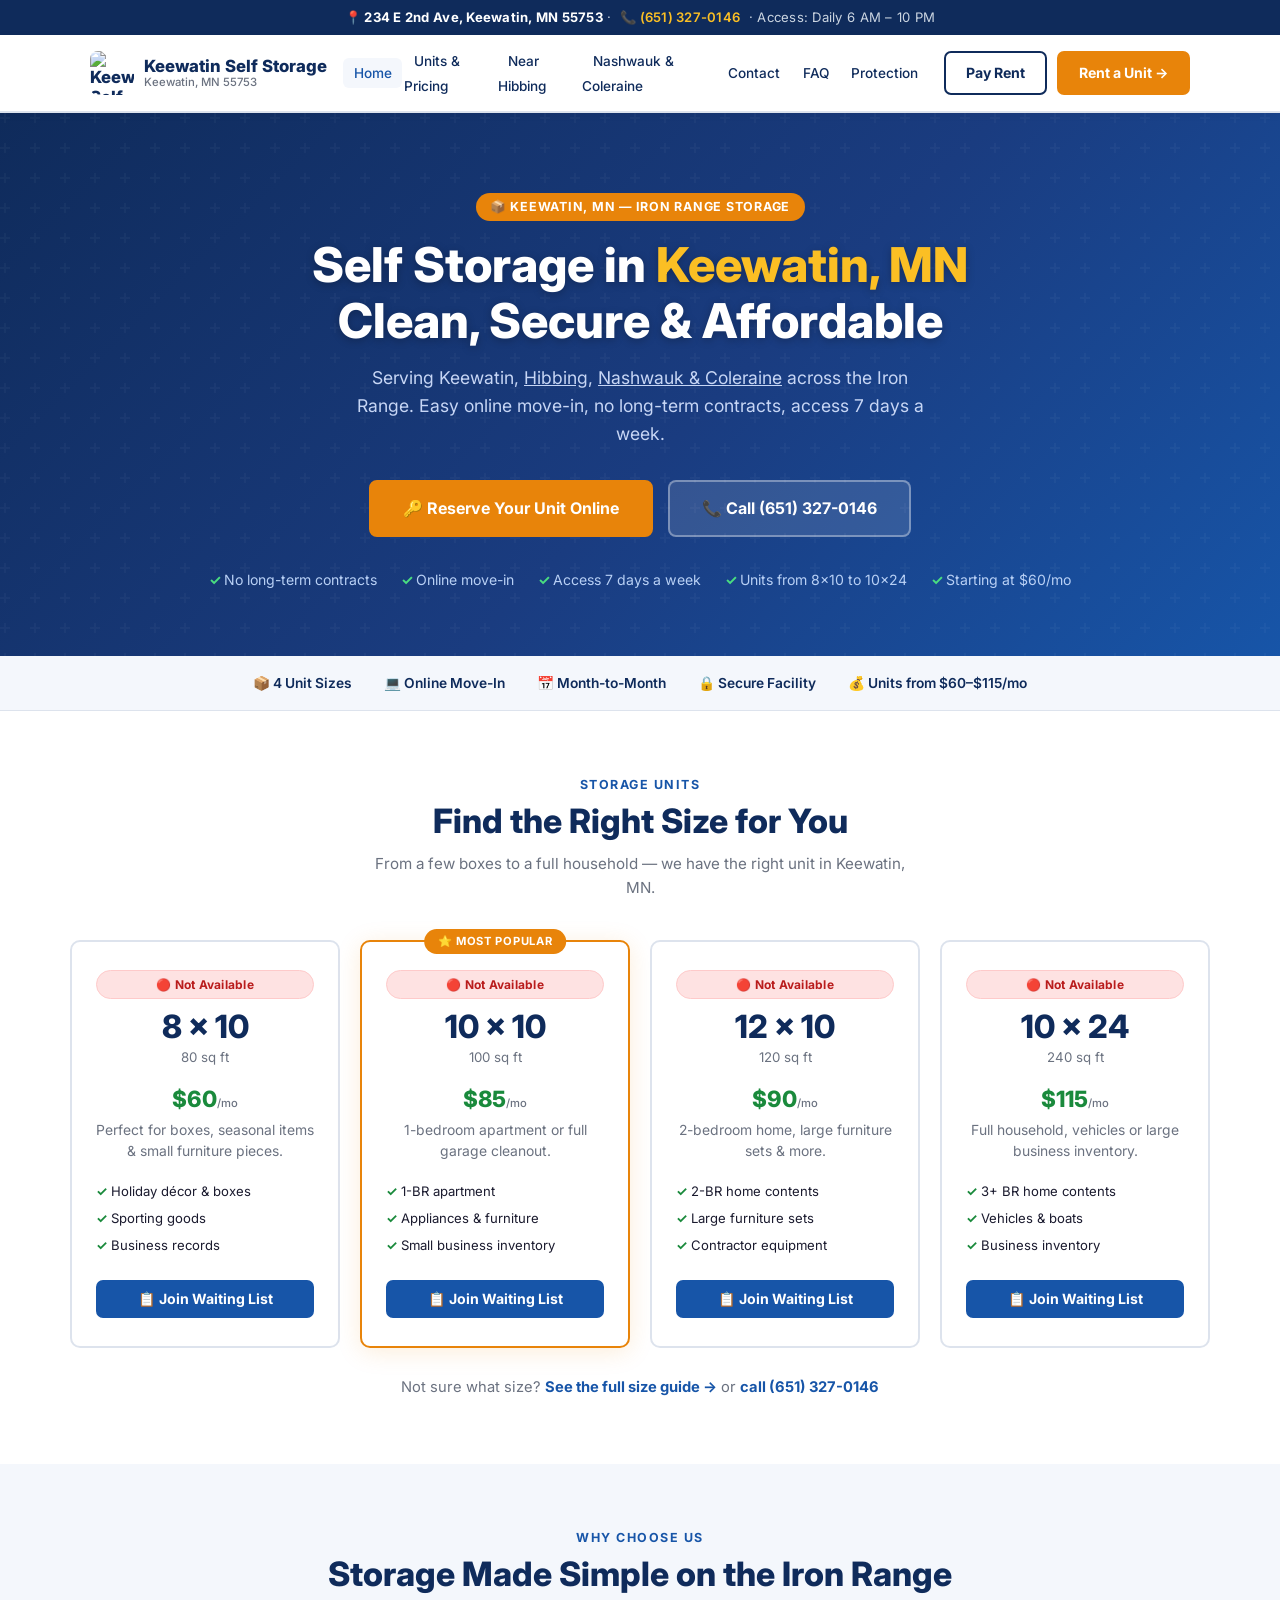
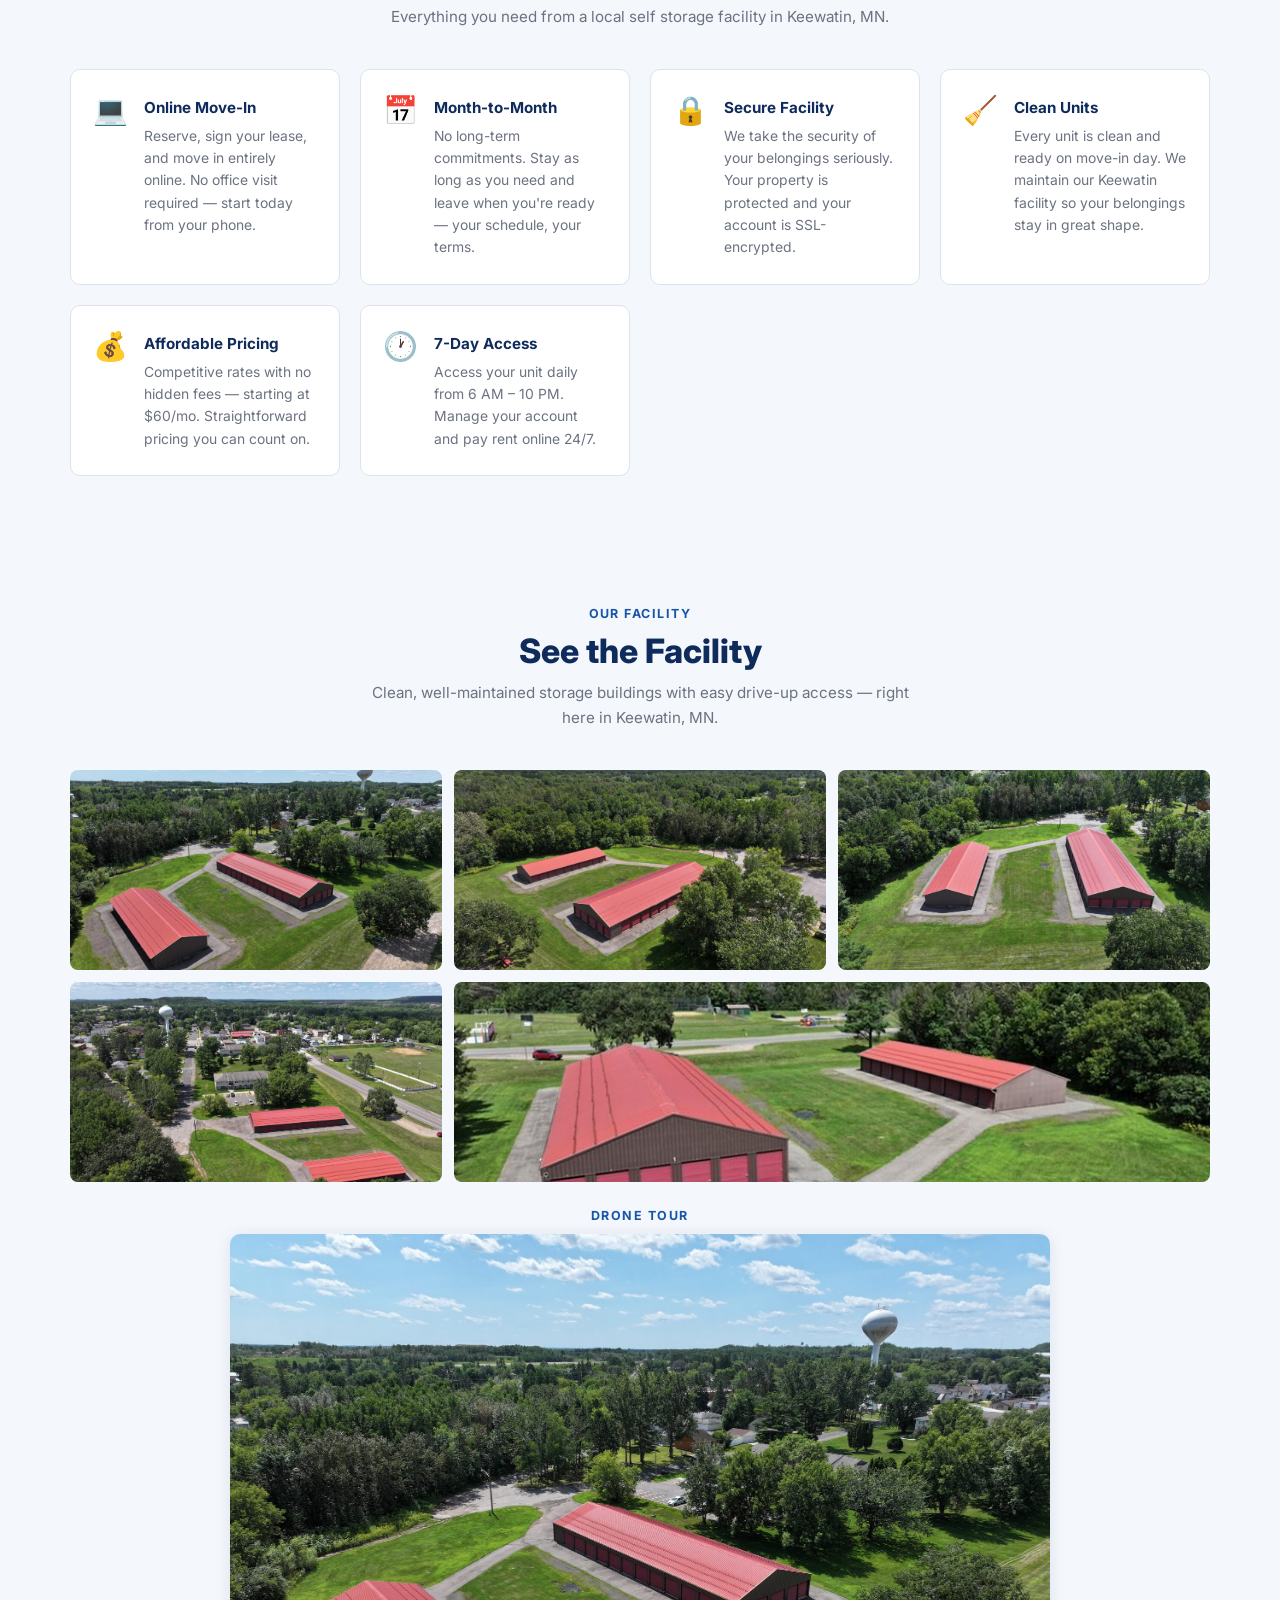
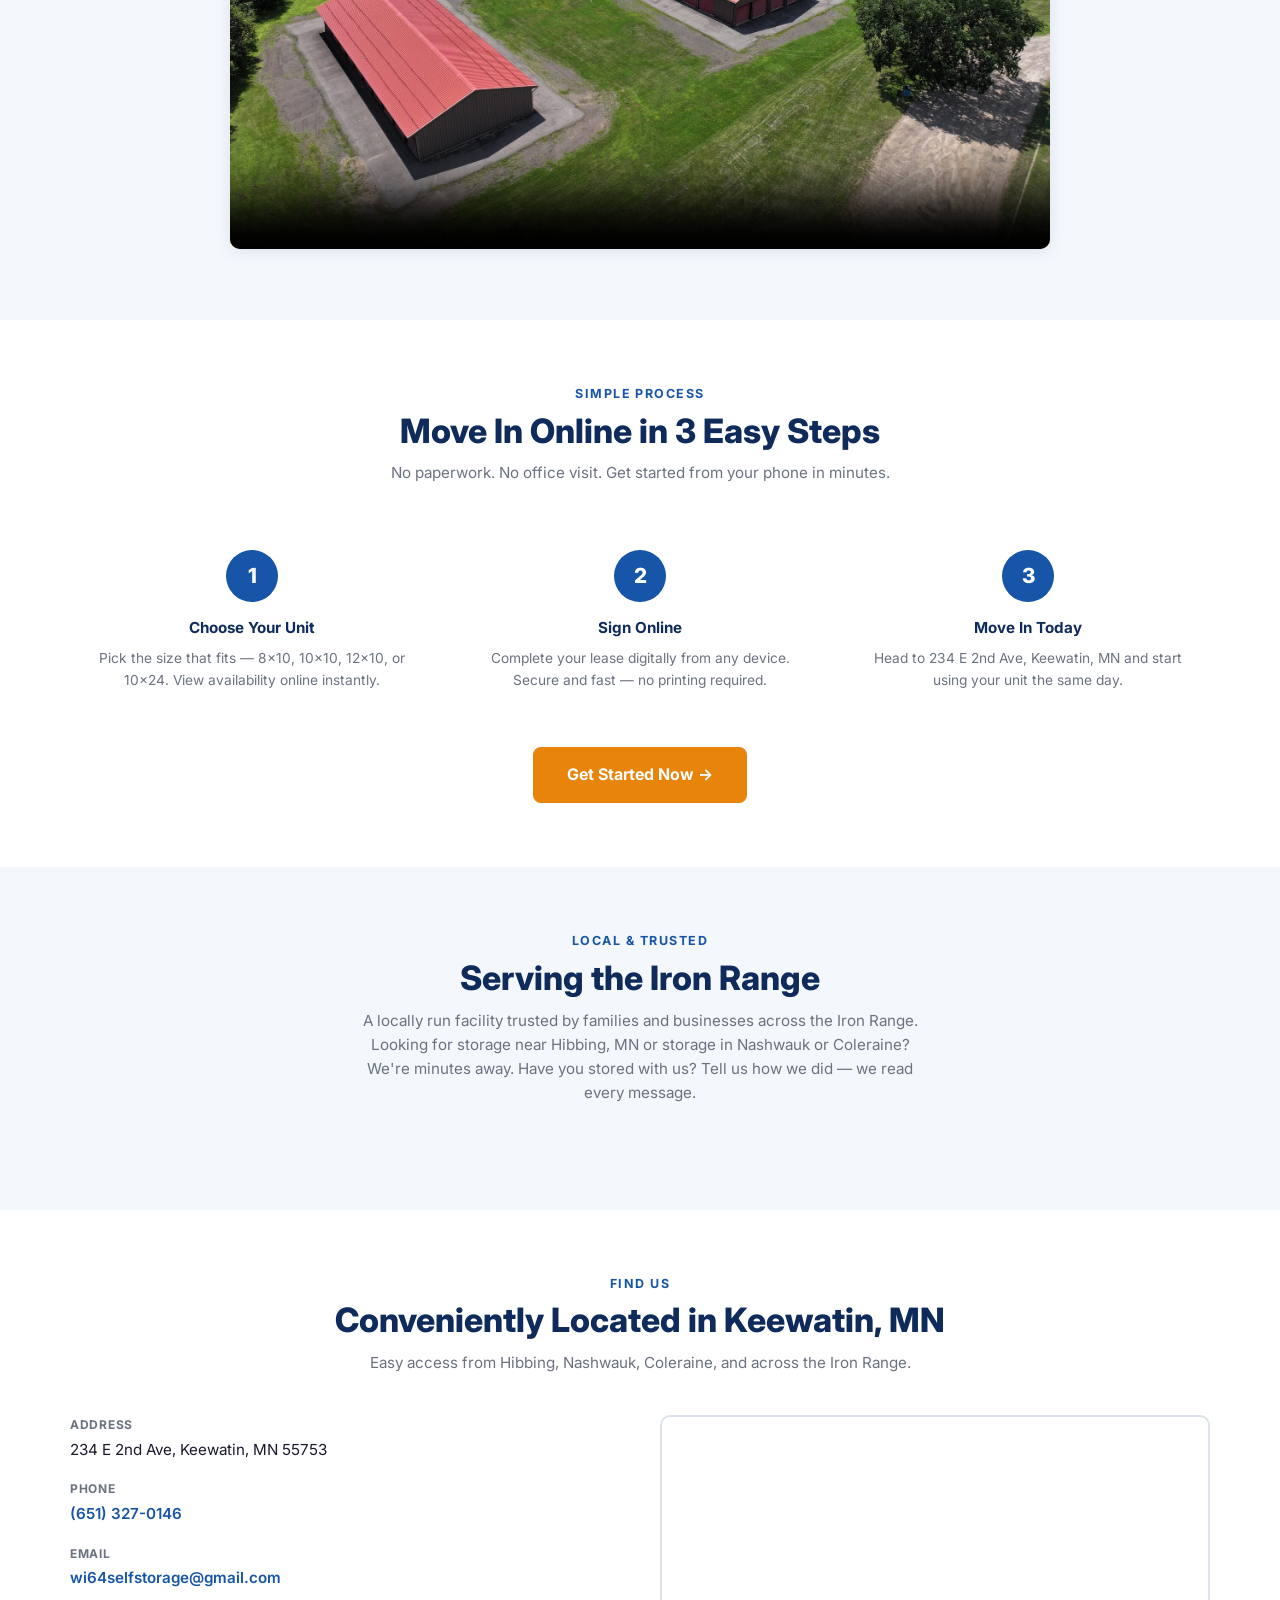
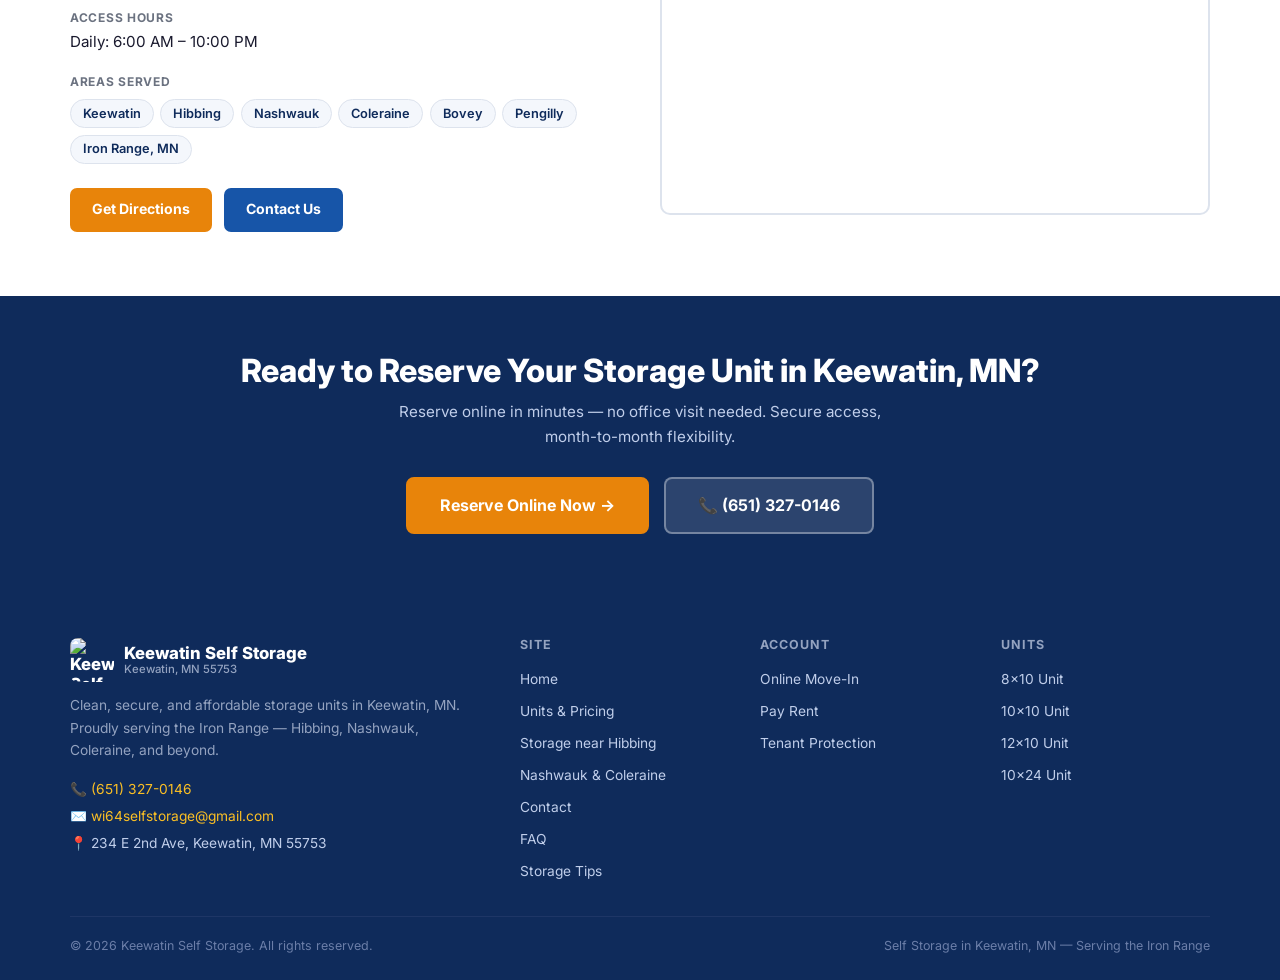
==== commit c3a65569: "Keewatin: add drone photos, video, facility gallery to homepage; honeypot spam fix" ====
--- a/index.html
+++ b/index.html
@@ -263,6 +263,60 @@
   </div>
 </section>
 
+<!-- ── FACILITY GALLERY + VIDEO ── -->
+<section class="bg-light">
+  <div class="section-inner">
+    <p class="section-label">Our Facility</p>
+    <h2 class="section-title">See the Facility</h2>
+    <p class="section-sub">Clean, well-maintained storage buildings with easy drive-up access — right here in Keewatin, MN.</p>
+
+    <!-- Photo Grid -->
+    <div style="display:grid;grid-template-columns:repeat(3,1fr);gap:.75rem;margin-bottom:1.5rem;">
+      <a href="images/facility-aerial-1.jpg" class="gallery-thumb" onclick="openLightbox(this);return false;" style="cursor:zoom-in;">
+        <img src="images/facility-aerial-1.jpg" alt="Keewatin Self Storage aerial view — red-roofed storage buildings" loading="lazy" style="width:100%;height:200px;object-fit:cover;border-radius:8px;display:block;" />
+      </a>
+      <a href="images/facility-aerial-2.jpg" class="gallery-thumb" onclick="openLightbox(this);return false;" style="cursor:zoom-in;">
+        <img src="images/facility-aerial-2.jpg" alt="Keewatin Self Storage aerial view showing facility and town" loading="lazy" style="width:100%;height:200px;object-fit:cover;border-radius:8px;display:block;" />
+      </a>
+      <a href="images/facility-aerial-3.jpg" class="gallery-thumb" onclick="openLightbox(this);return false;" style="cursor:zoom-in;">
+        <img src="images/facility-aerial-3.jpg" alt="Aerial view of Keewatin Self Storage grounds" loading="lazy" style="width:100%;height:200px;object-fit:cover;border-radius:8px;display:block;" />
+      </a>
+      <a href="images/facility-aerial-4.jpg" class="gallery-thumb" onclick="openLightbox(this);return false;" style="cursor:zoom-in;grid-column:span 1;">
+        <img src="images/facility-aerial-4.jpg" alt="Keewatin storage units with green surroundings" loading="lazy" style="width:100%;height:200px;object-fit:cover;border-radius:8px;display:block;" />
+      </a>
+      <a href="images/facility-aerial-5.jpg" class="gallery-thumb" onclick="openLightbox(this);return false;" style="cursor:zoom-in;grid-column:span 2;">
+        <img src="images/facility-aerial-5.jpg" alt="Wide aerial view of Keewatin Self Storage property" loading="lazy" style="width:100%;height:200px;object-fit:cover;border-radius:8px;display:block;" />
+      </a>
+    </div>
+
+    <!-- Drone Video -->
+    <div style="max-width:820px;margin:0 auto;">
+      <p class="section-label" style="text-align:center;margin-bottom:.5rem;">Drone Tour</p>
+      <video
+        src="images/facility-drone-tour.mp4"
+        controls
+        playsinline
+        preload="metadata"
+        poster="images/facility-aerial-1.jpg"
+        style="width:100%;border-radius:10px;box-shadow:var(--shadow);"
+        aria-label="Drone tour video of Keewatin Self Storage facility">
+        Your browser does not support the video tag.
+      </video>
+    </div>
+  </div>
+</section>
+
+<!-- Lightbox overlay -->
+<div id="lightbox" onclick="closeLightbox()" style="display:none;position:fixed;inset:0;background:rgba(0,0,0,.88);z-index:9999;cursor:zoom-out;align-items:center;justify-content:center;">
+  <img id="lightbox-img" src="" alt="" style="max-width:92vw;max-height:90vh;border-radius:8px;box-shadow:0 4px 40px rgba(0,0,0,.6);" />
+  <button onclick="closeLightbox()" style="position:absolute;top:1.25rem;right:1.5rem;background:none;border:none;color:#fff;font-size:2rem;cursor:pointer;line-height:1;" aria-label="Close">✕</button>
+</div>
+<script>
+function openLightbox(a){var lb=document.getElementById('lightbox');document.getElementById('lightbox-img').src=a.href;lb.style.display='flex';}
+function closeLightbox(){document.getElementById('lightbox').style.display='none';document.getElementById('lightbox-img').src='';}
+document.addEventListener('keydown',function(e){if(e.key==='Escape')closeLightbox();});
+</script>
+
 <section>
   <div class="section-inner">
     <p class="section-label">Simple Process</p>
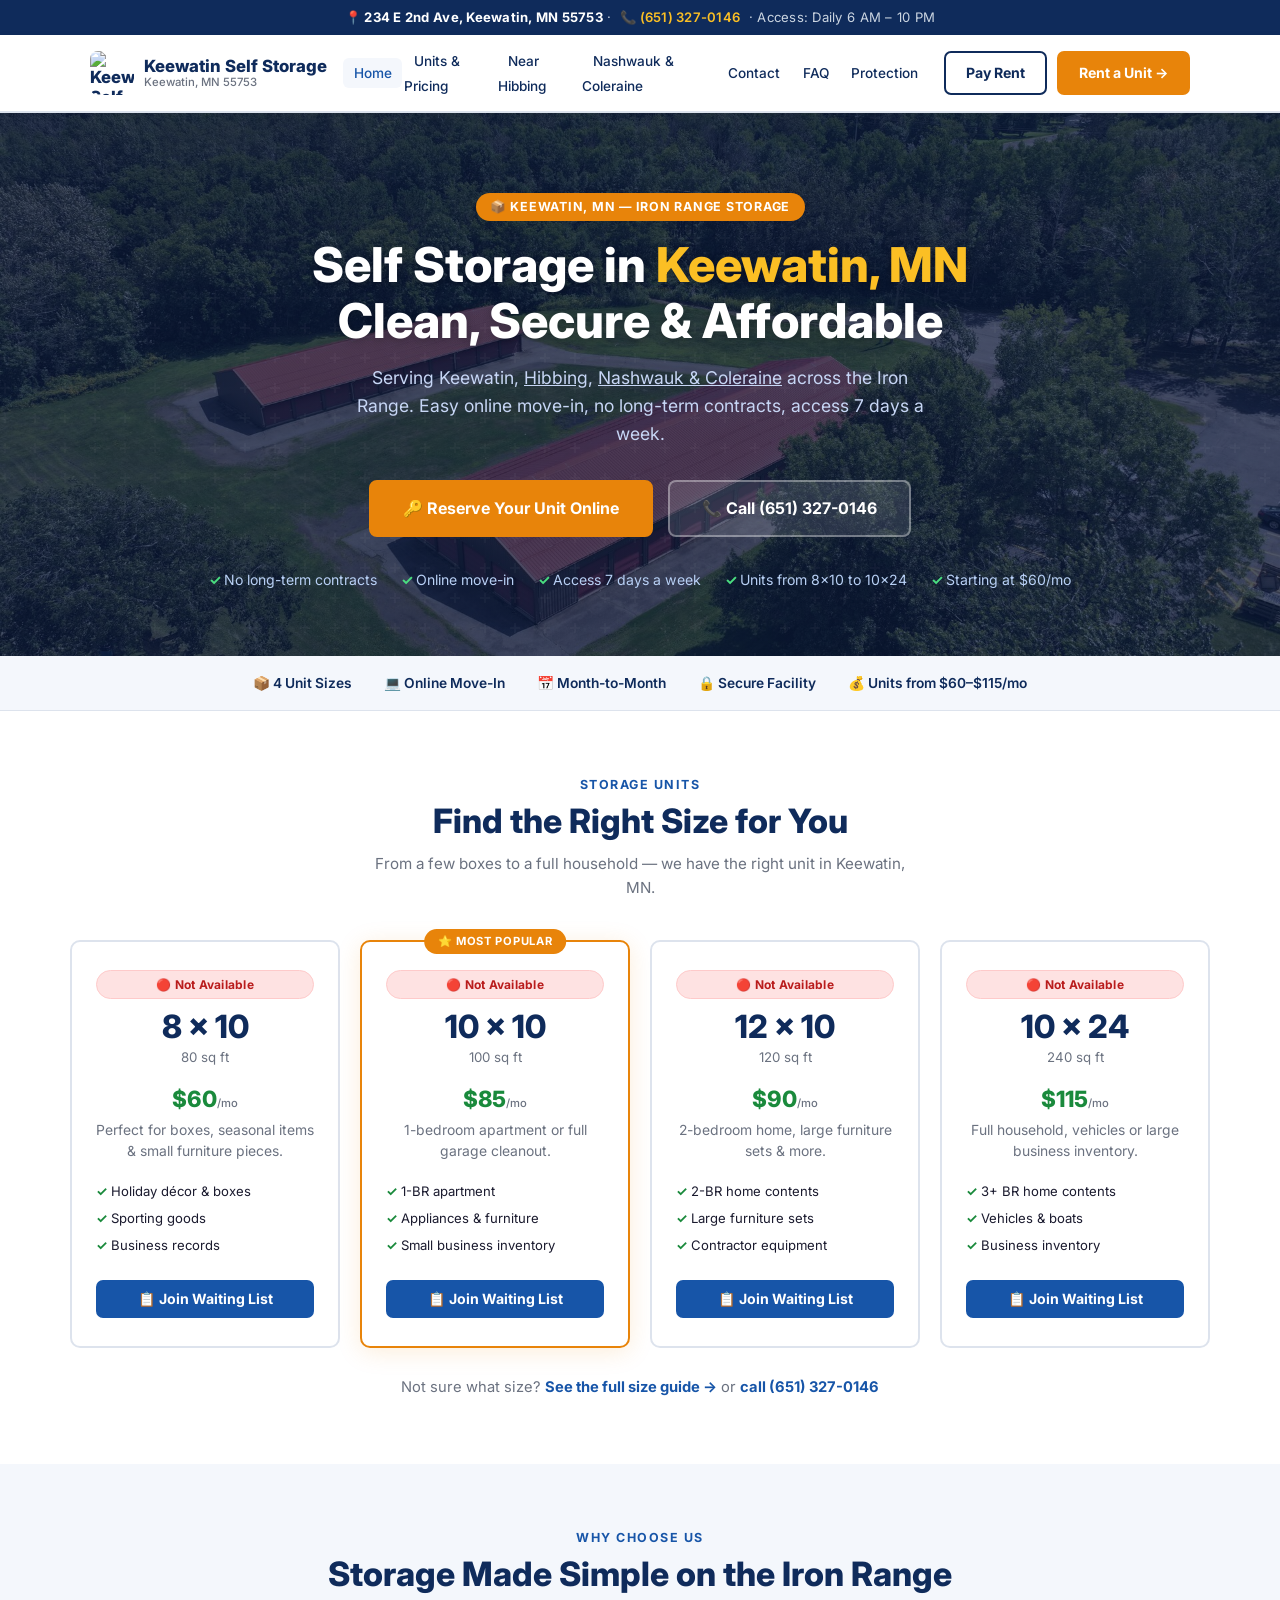
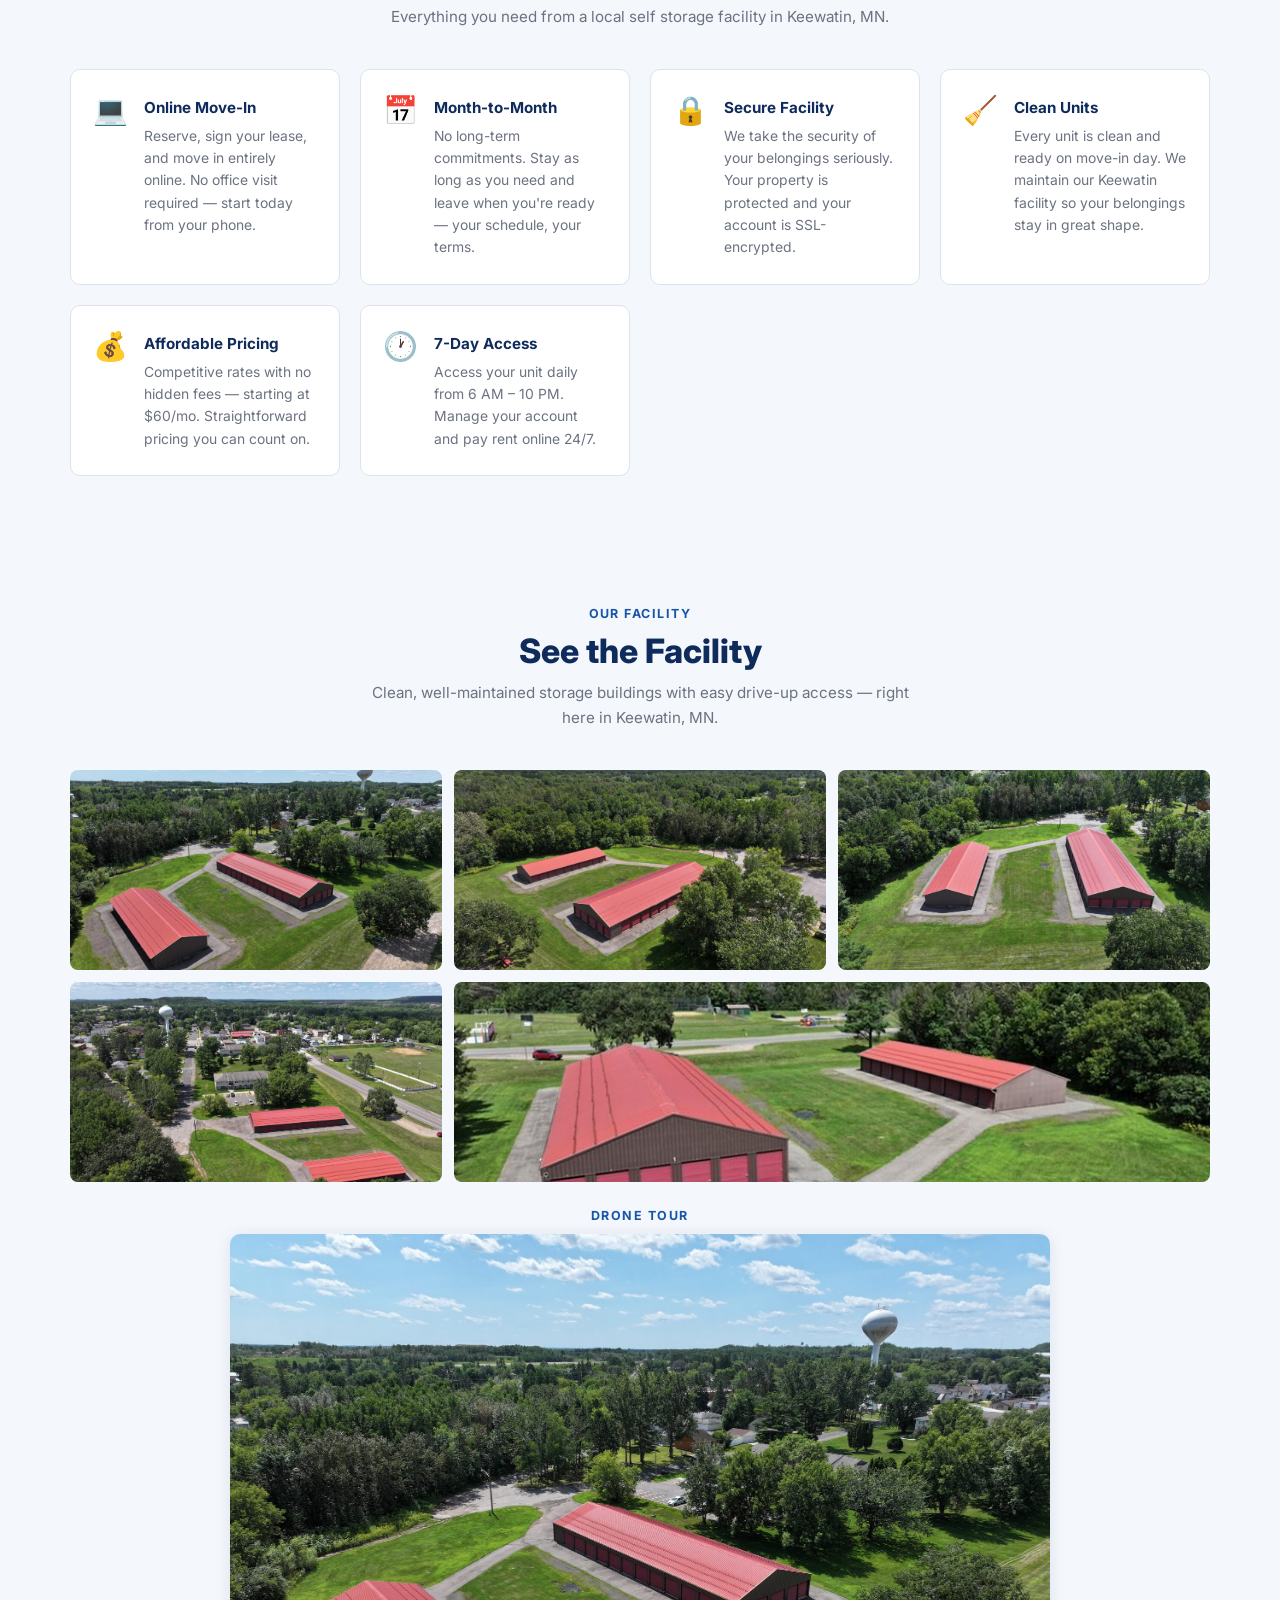
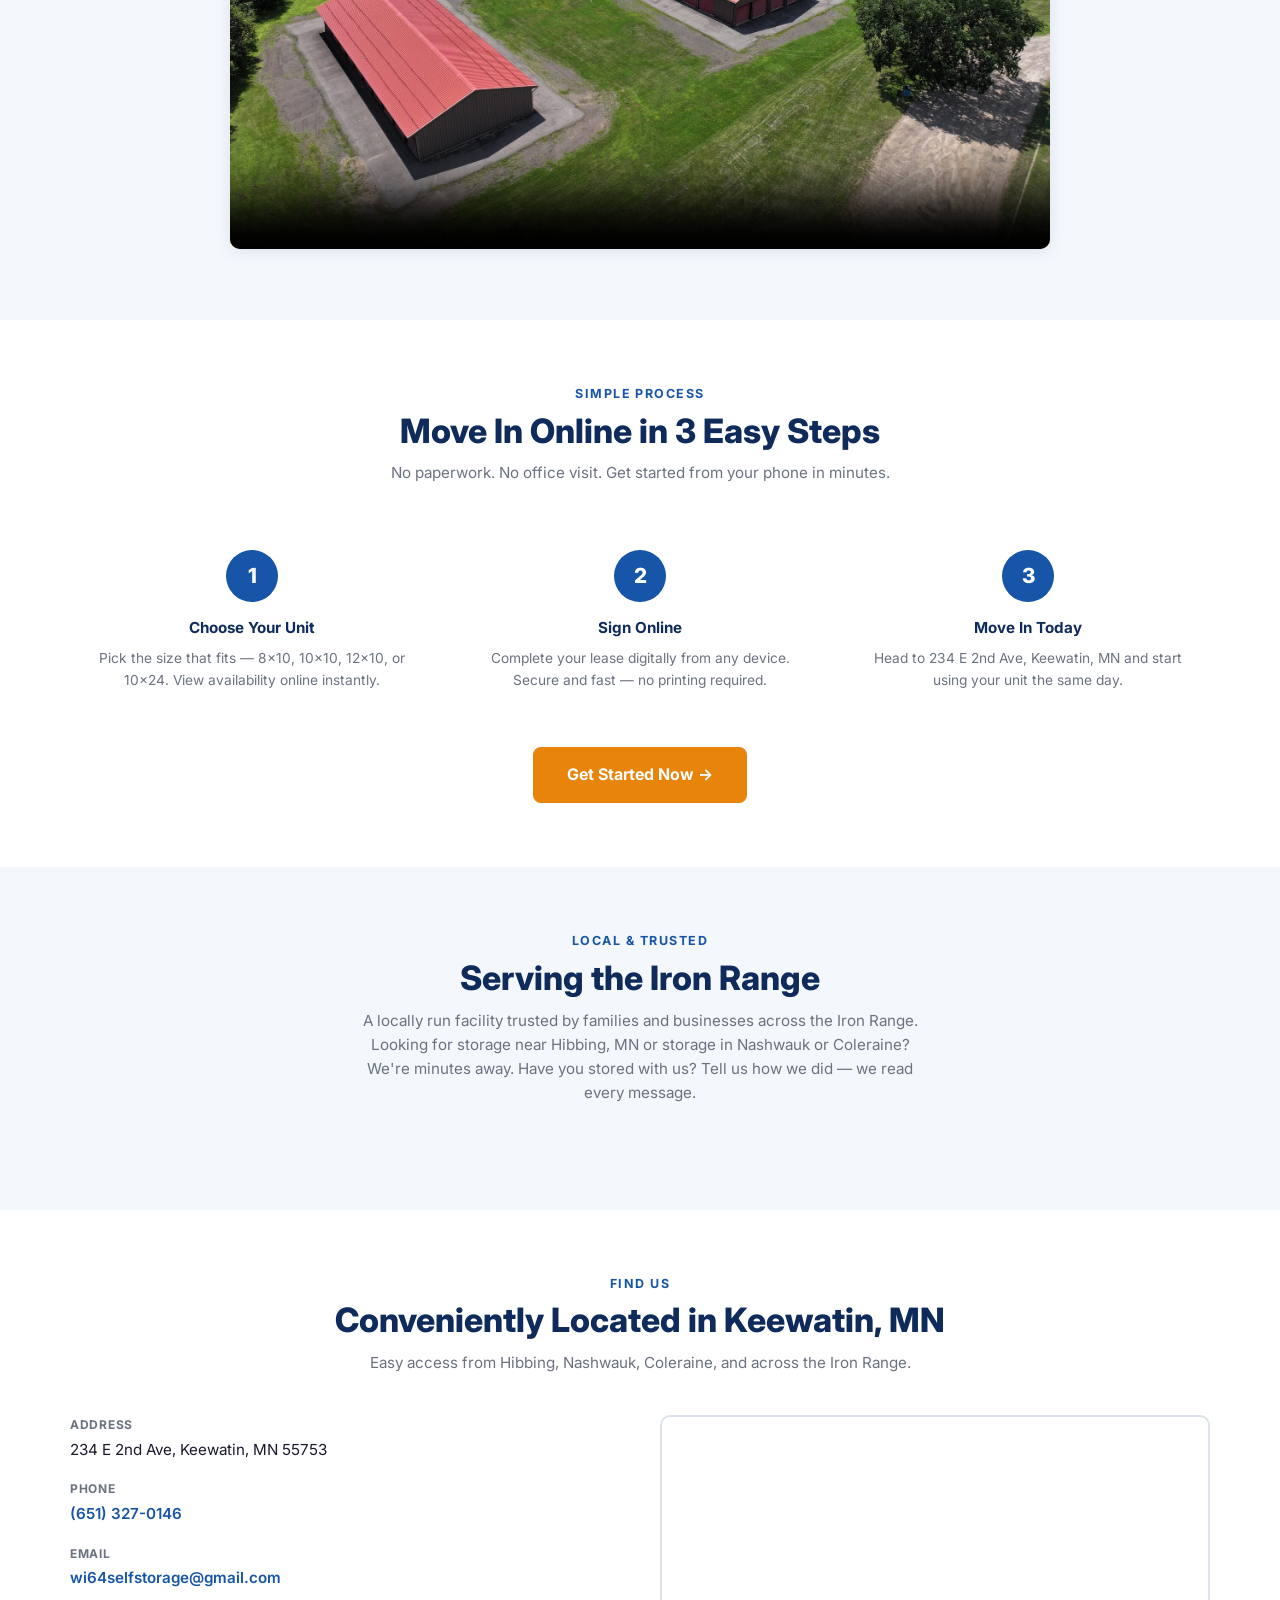
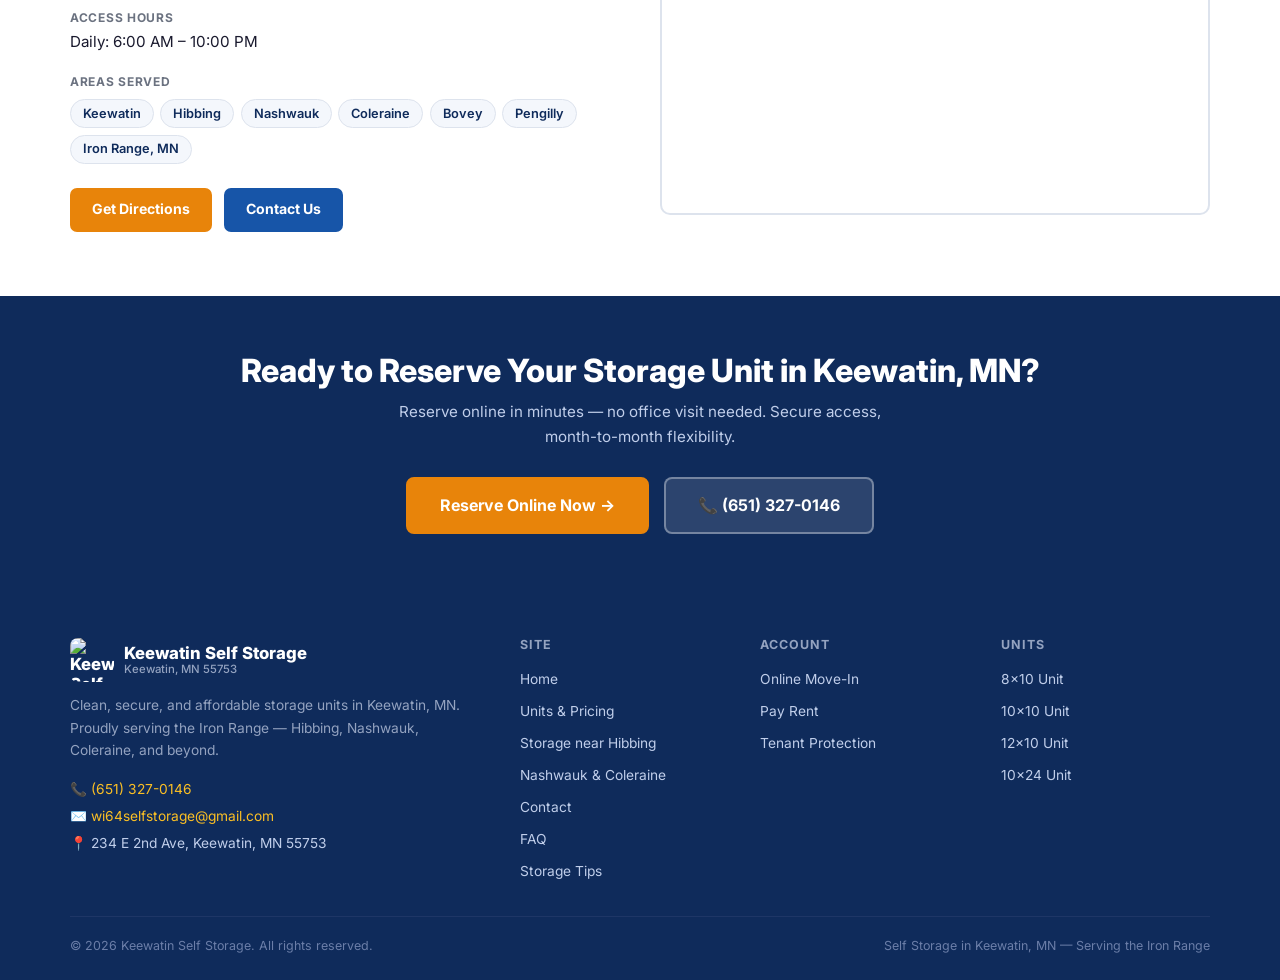
==== commit 0c6080ec: "Keewatin: add aerial photo to hero background" ====
--- a/index.html
+++ b/index.html
@@ -158,7 +158,7 @@
   </div>
 </nav>
 
-<header class="hero">
+<header class="hero" style="background:linear-gradient(rgba(10,25,60,.72),rgba(10,25,60,.72)),url('images/facility-aerial-2.jpg') center/cover no-repeat;">
   <div class="hero-badge">📦 Keewatin, MN — Iron Range Storage</div>
   <h1>Self Storage in <em>Keewatin, MN</em><br>Clean, Secure &amp; Affordable</h1>
   <p class="lead">Serving Keewatin, <a href="storage-hibbing-mn.html" style="color:inherit;text-decoration:underline;">Hibbing</a>, <a href="storage-nashwauk-coleraine-mn.html" style="color:inherit;text-decoration:underline;">Nashwauk &amp; Coleraine</a> across the Iron Range. Easy online move-in, no long-term contracts, access 7 days a week.</p>
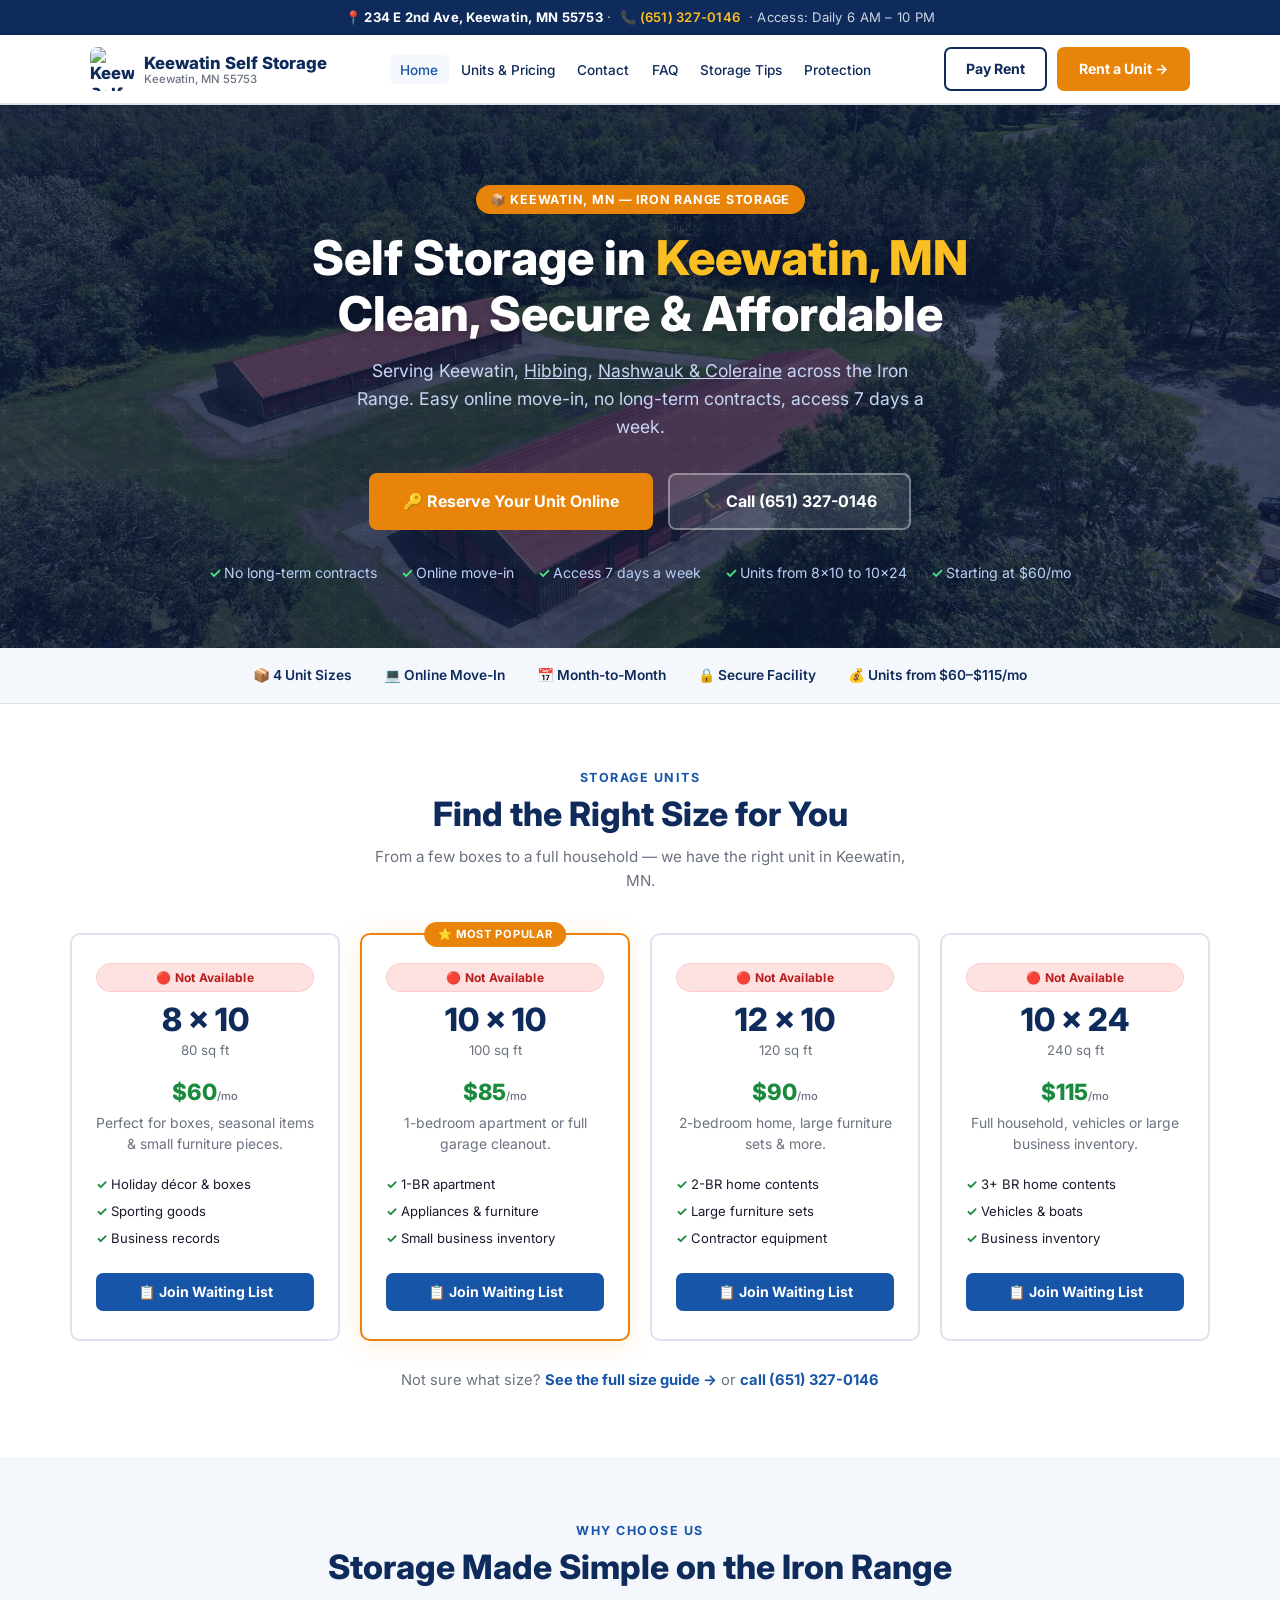
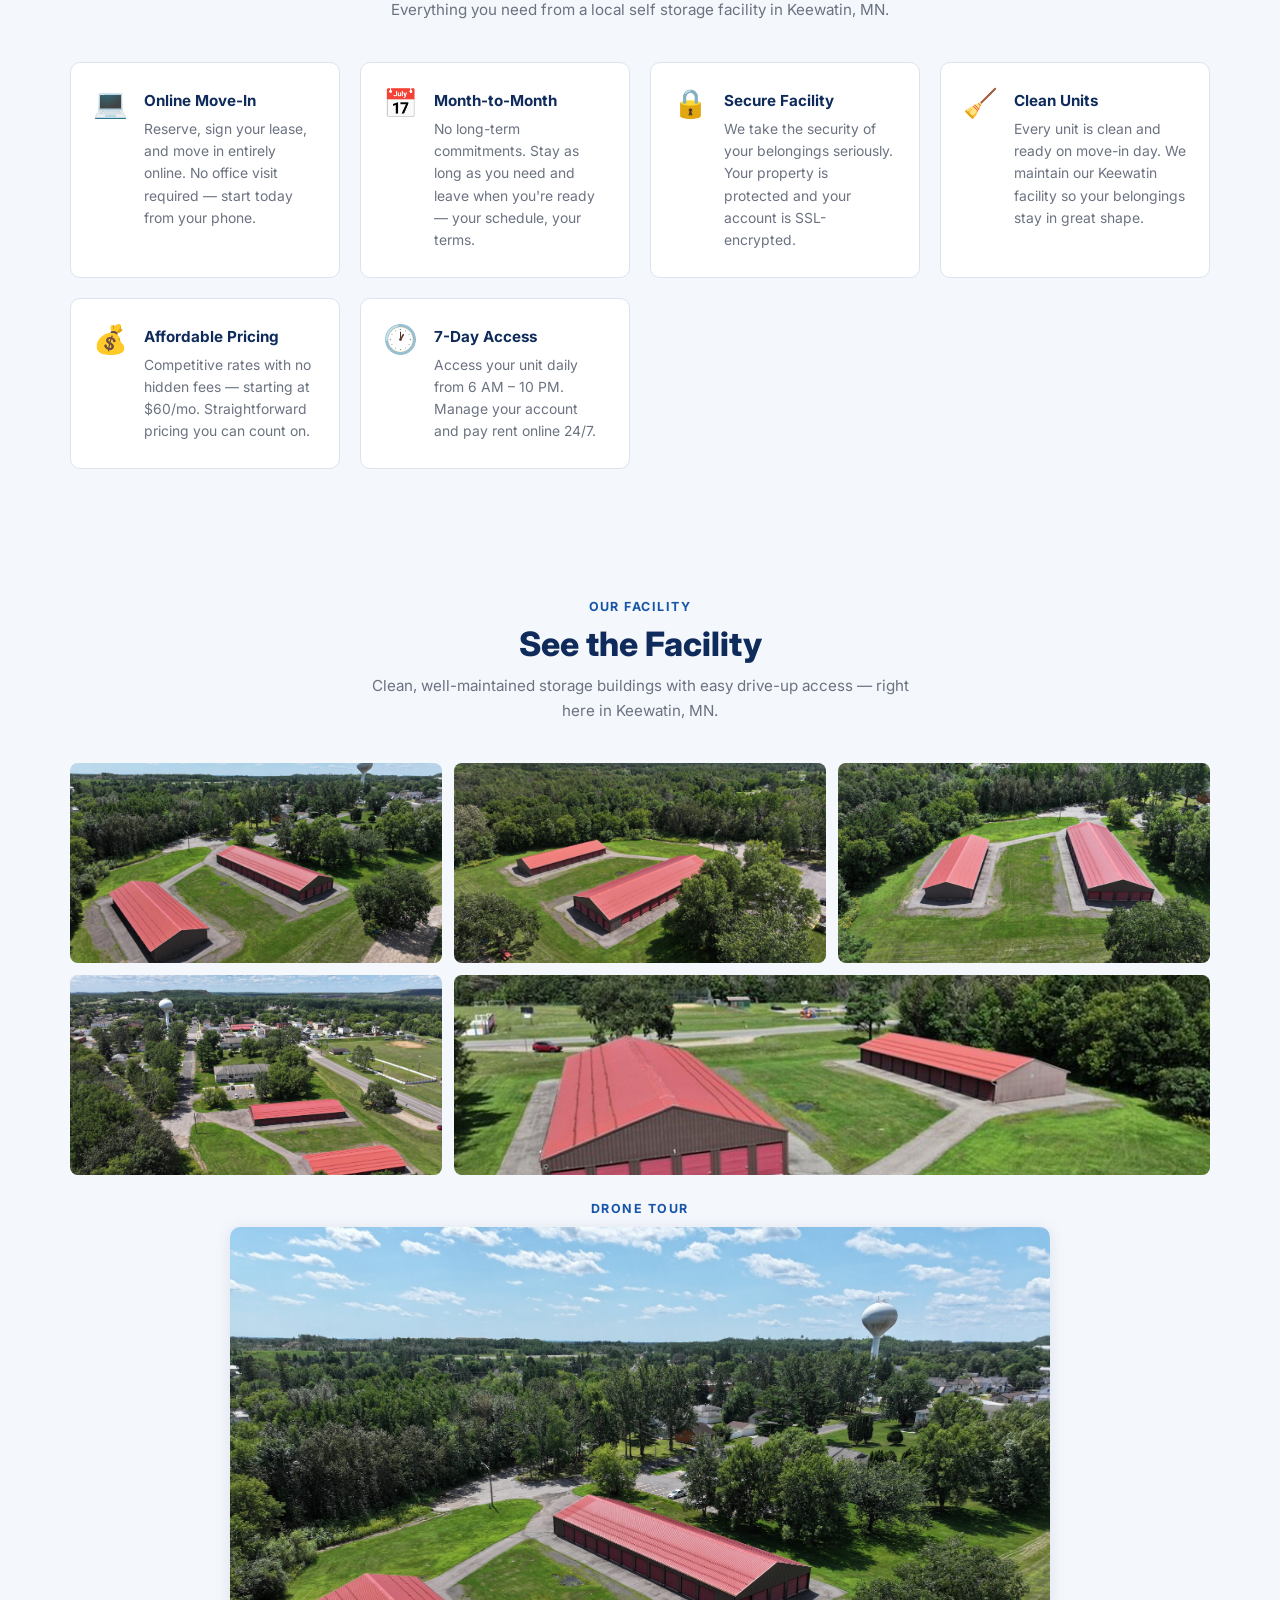
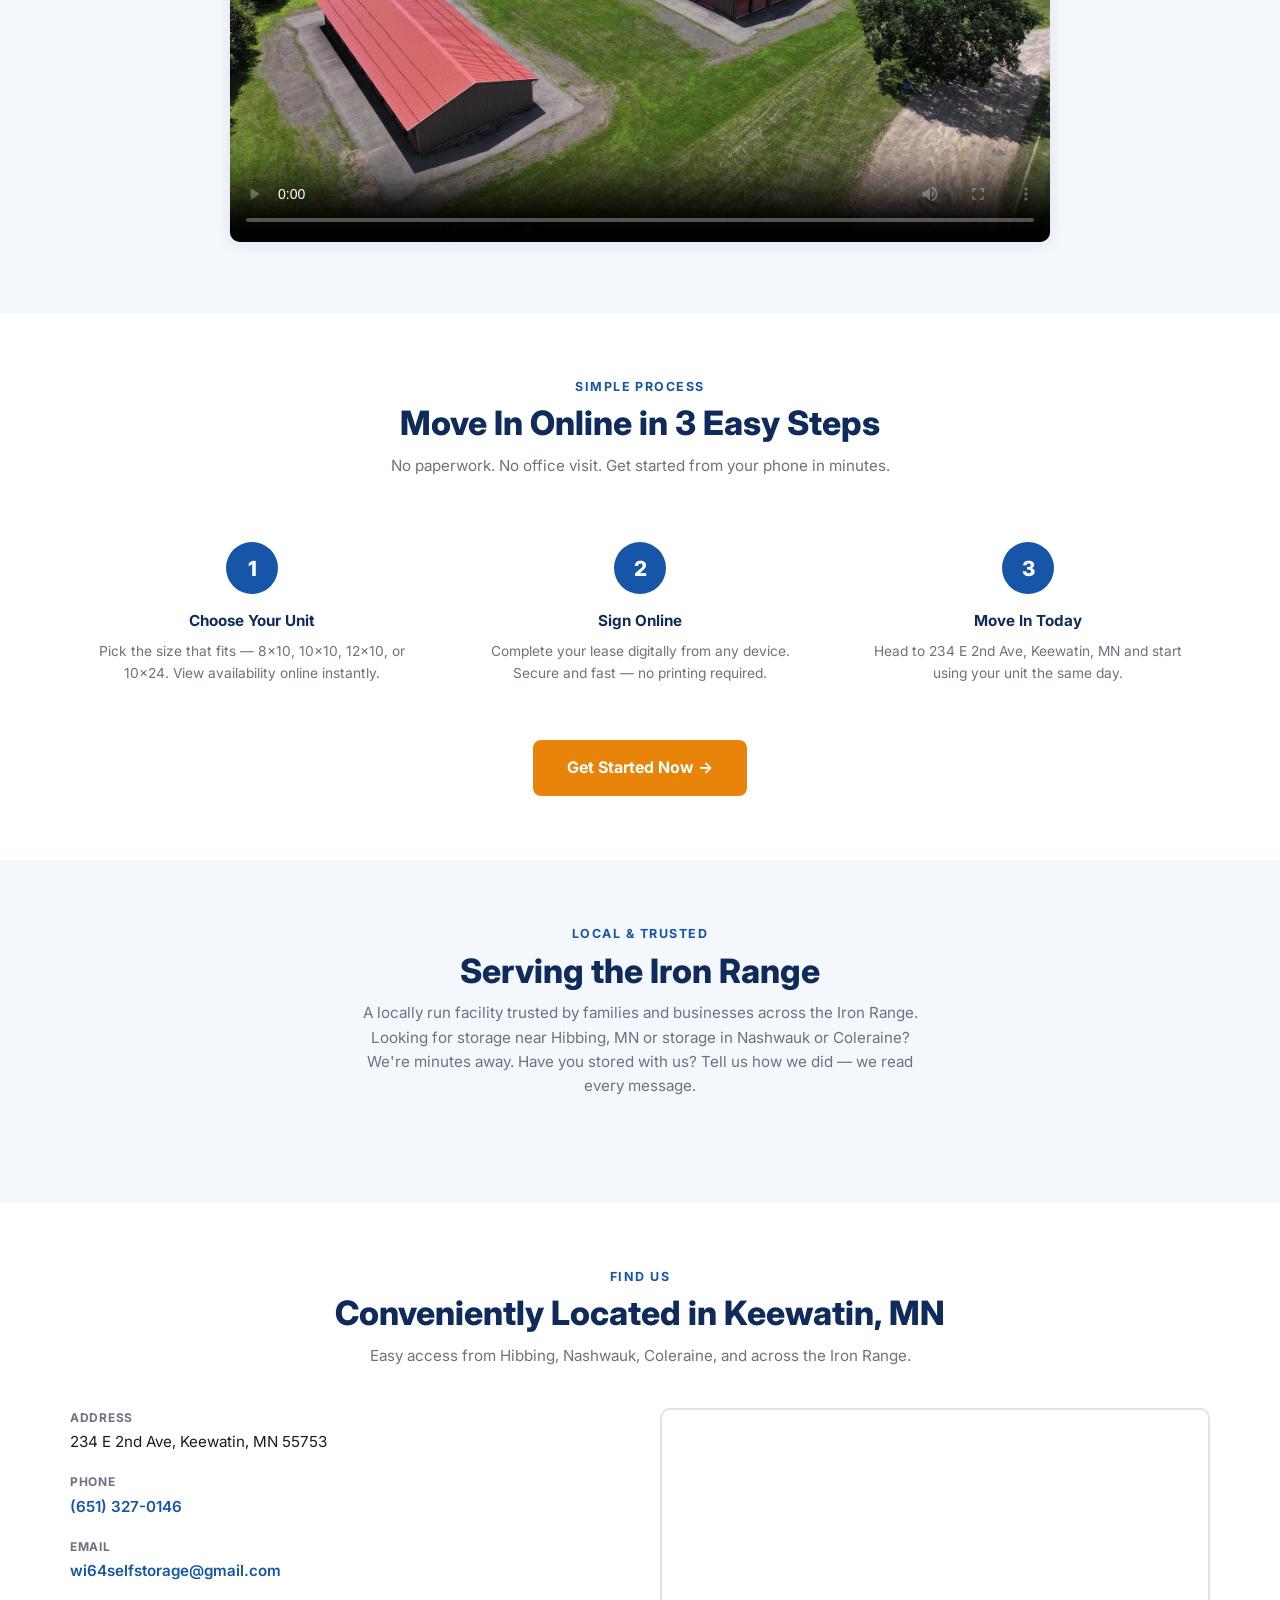
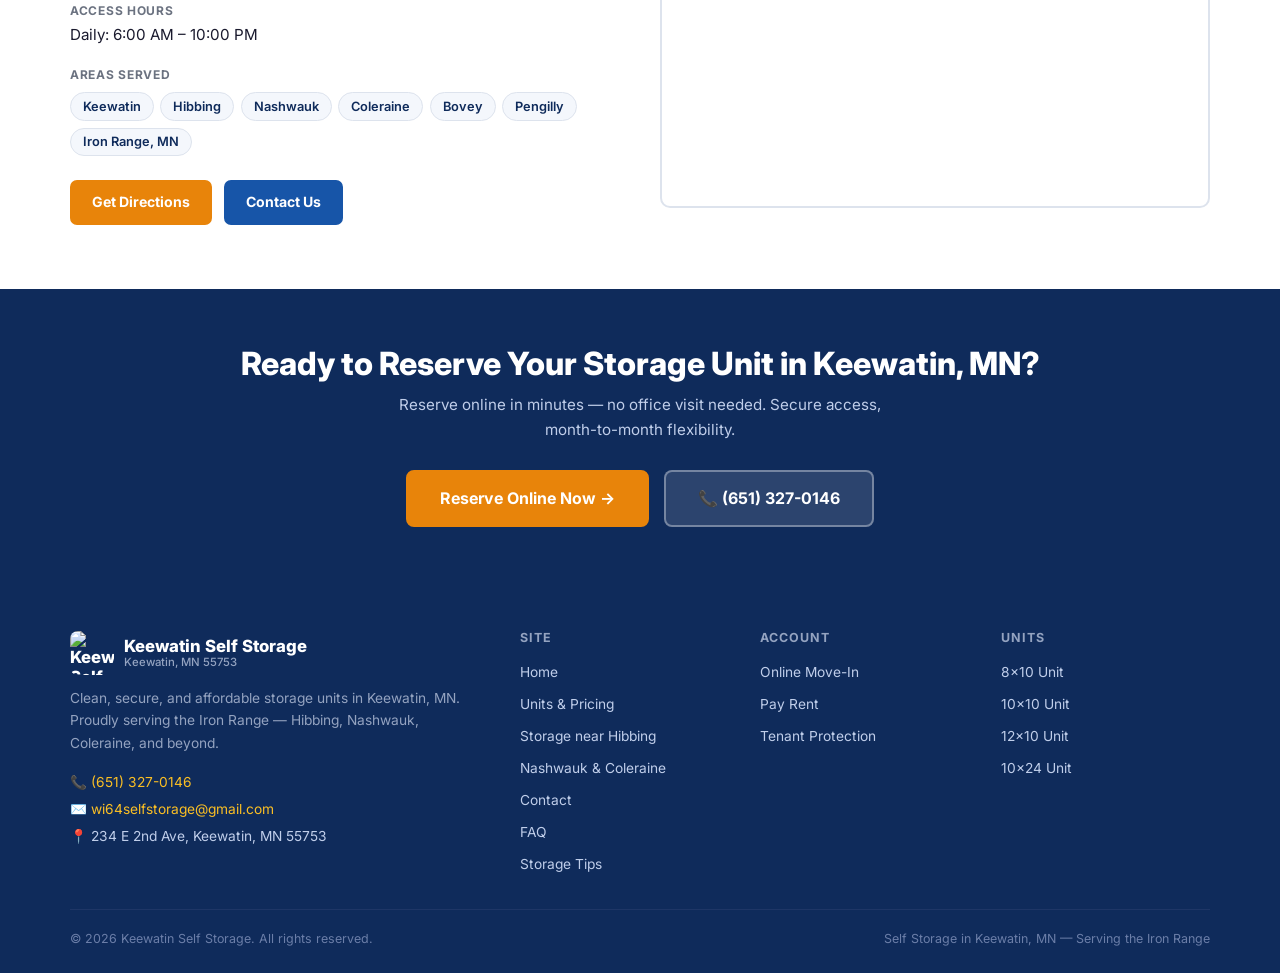
==== commit 52ac13fe: "Keewatin: fix homepage nav — match link count to other pages" ====
--- a/index.html
+++ b/index.html
@@ -145,10 +145,9 @@
     <ul class="nav-links" id="navLinks">
       <li><a href="index.html" class="active">Home</a></li>
       <li><a href="units.html">Units &amp; Pricing</a></li>
-      <li><a href="storage-hibbing-mn.html">Near Hibbing</a></li>
-      <li><a href="storage-nashwauk-coleraine-mn.html">Nashwauk &amp; Coleraine</a></li>
       <li><a href="contact.html">Contact</a></li>
       <li><a href="faq.html">FAQ</a></li>
+      <li><a href="tips.html">Storage Tips</a></li>
       <li><a href="tenant-protection.html">Protection</a></li>
     </ul>
     <div class="nav-ctas">
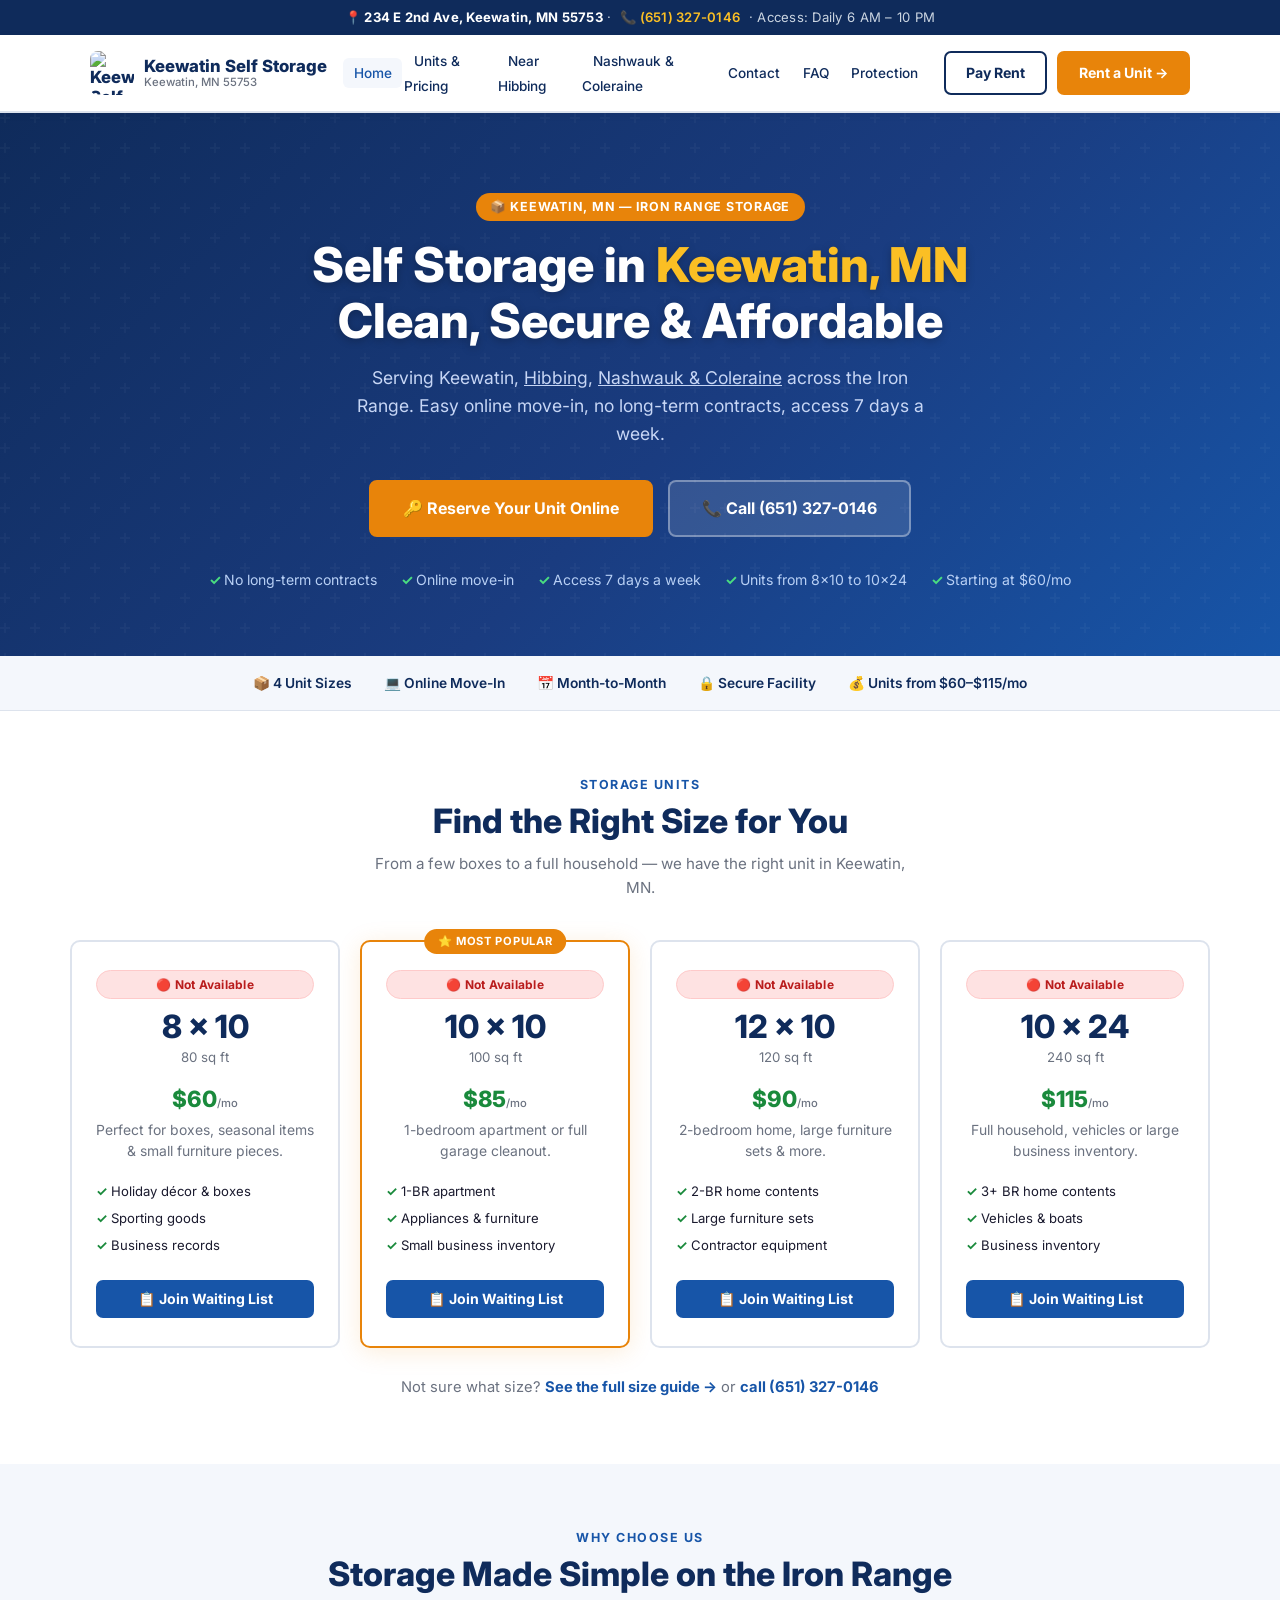
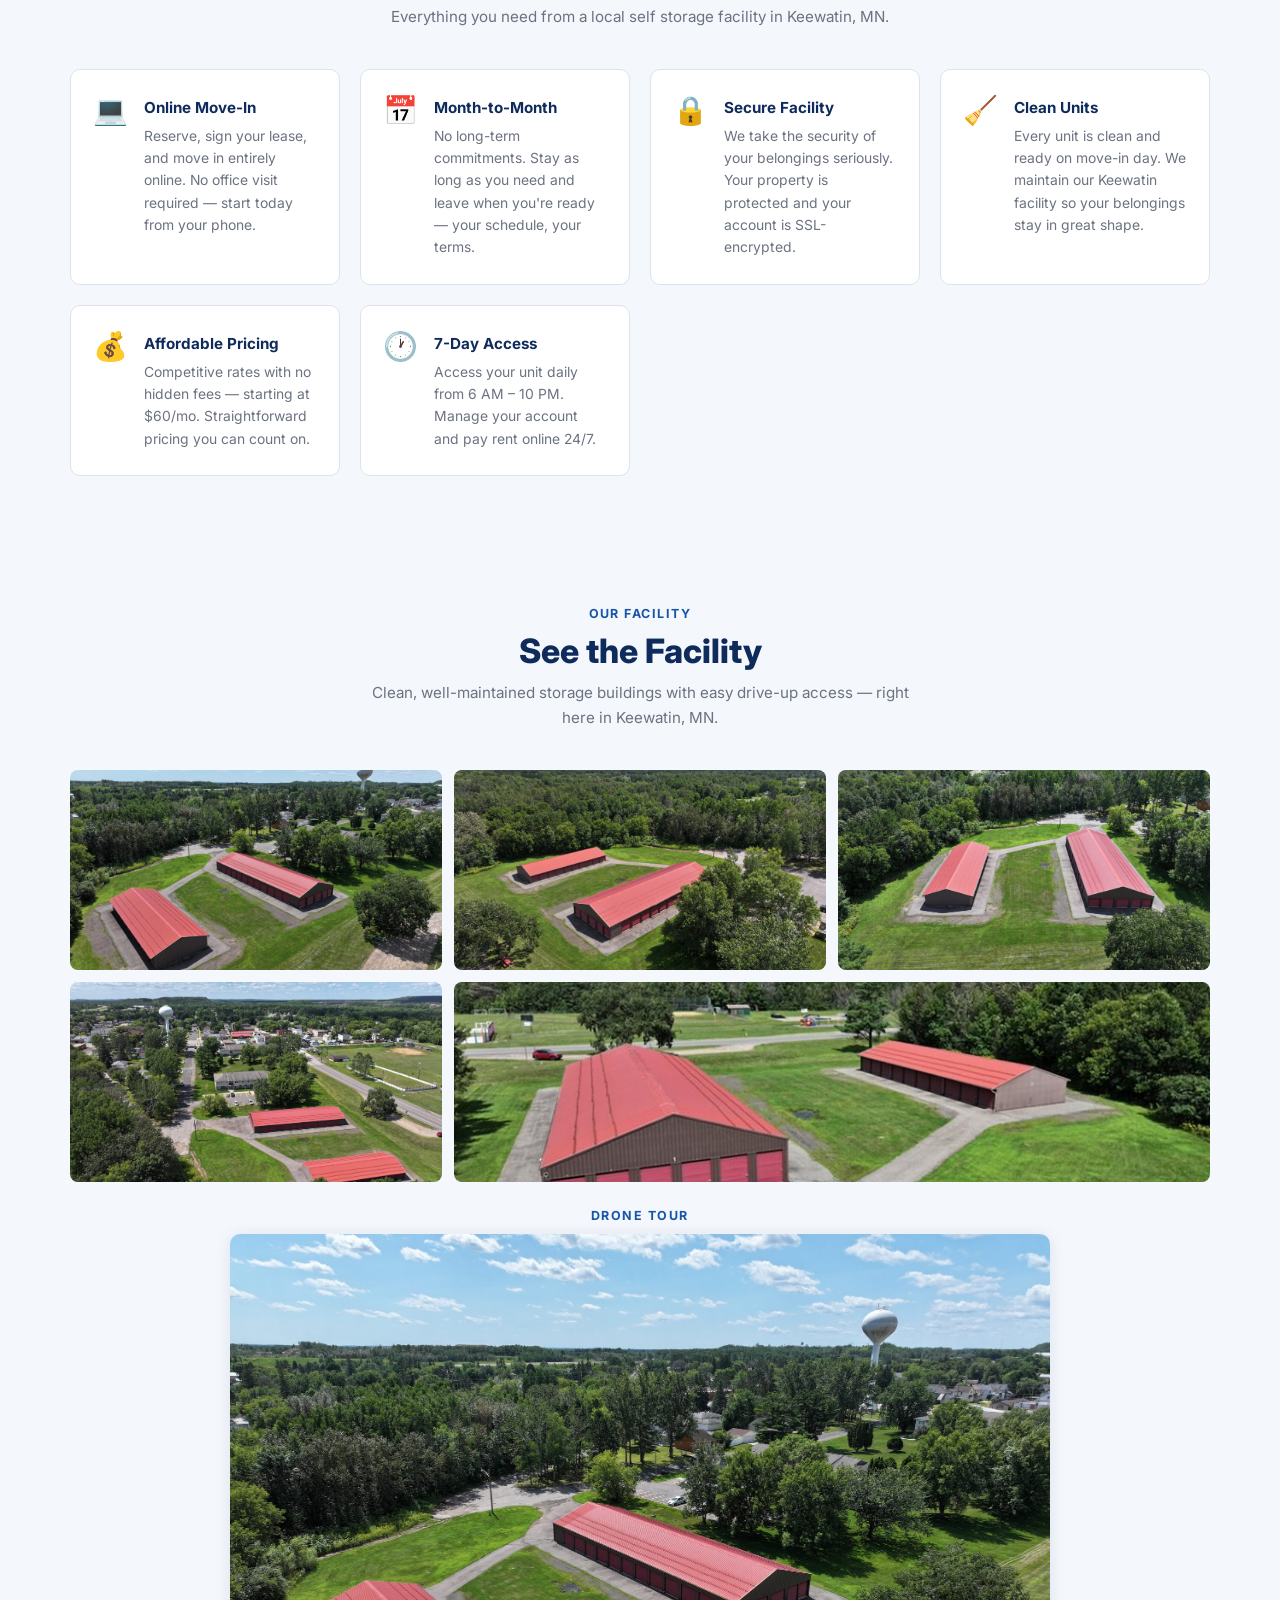
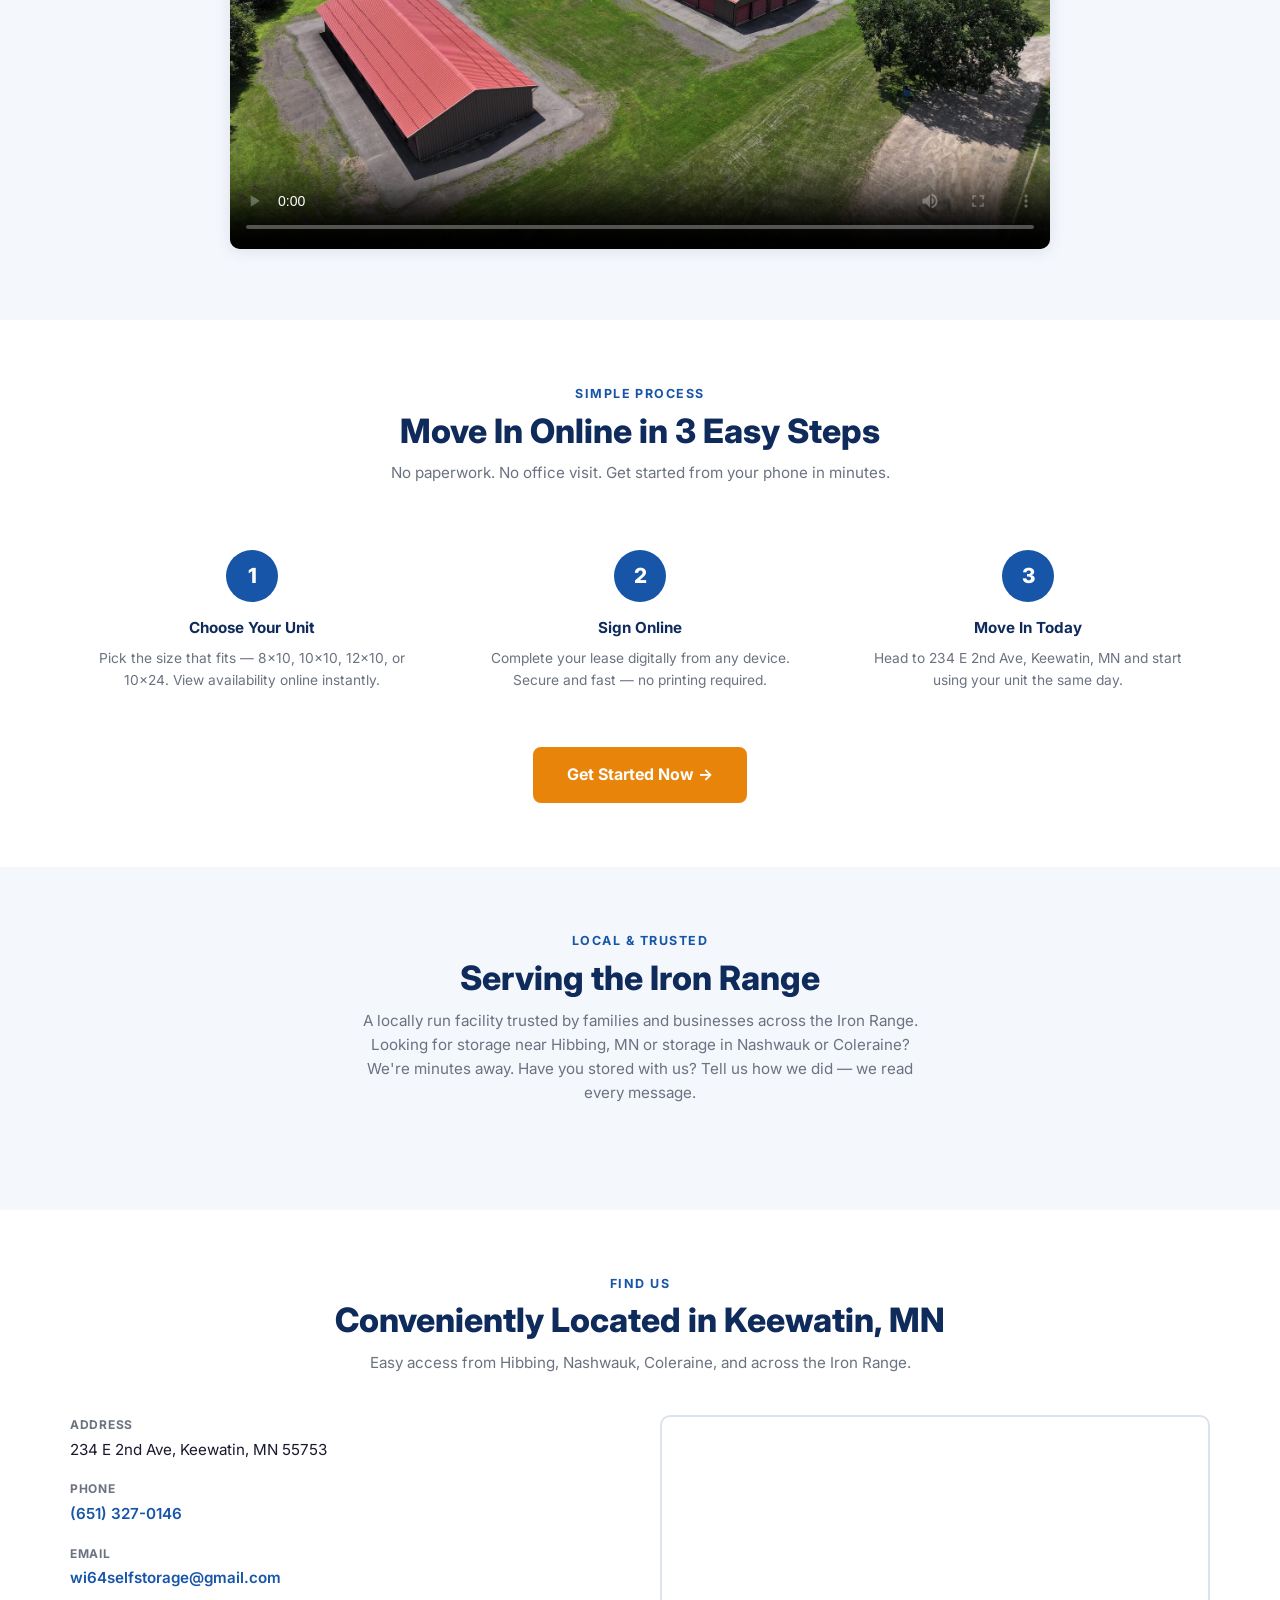
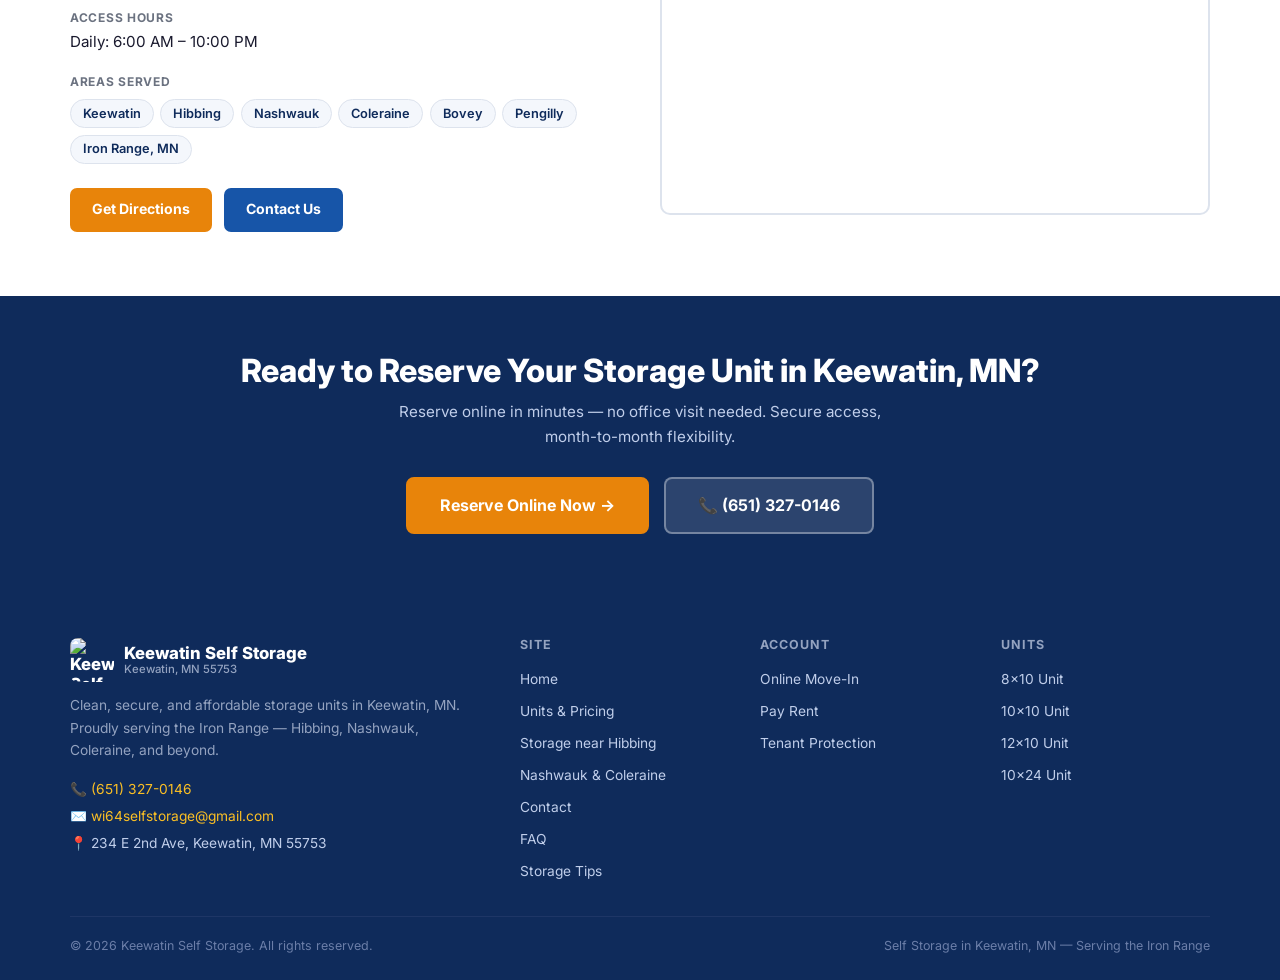
==== commit e100cf15: "Keewatin: add Cloudflare Turnstile to contact form" ====
--- a/index.html
+++ b/index.html
@@ -145,9 +145,10 @@
     <ul class="nav-links" id="navLinks">
       <li><a href="index.html" class="active">Home</a></li>
       <li><a href="units.html">Units &amp; Pricing</a></li>
+      <li><a href="storage-hibbing-mn.html">Near Hibbing</a></li>
+      <li><a href="storage-nashwauk-coleraine-mn.html">Nashwauk &amp; Coleraine</a></li>
       <li><a href="contact.html">Contact</a></li>
       <li><a href="faq.html">FAQ</a></li>
-      <li><a href="tips.html">Storage Tips</a></li>
       <li><a href="tenant-protection.html">Protection</a></li>
     </ul>
     <div class="nav-ctas">
@@ -157,7 +158,7 @@
   </div>
 </nav>
 
-<header class="hero" style="background:linear-gradient(rgba(10,25,60,.72),rgba(10,25,60,.72)),url('images/facility-aerial-2.jpg') center/cover no-repeat;">
+<header class="hero">
   <div class="hero-badge">📦 Keewatin, MN — Iron Range Storage</div>
   <h1>Self Storage in <em>Keewatin, MN</em><br>Clean, Secure &amp; Affordable</h1>
   <p class="lead">Serving Keewatin, <a href="storage-hibbing-mn.html" style="color:inherit;text-decoration:underline;">Hibbing</a>, <a href="storage-nashwauk-coleraine-mn.html" style="color:inherit;text-decoration:underline;">Nashwauk &amp; Coleraine</a> across the Iron Range. Easy online move-in, no long-term contracts, access 7 days a week.</p>
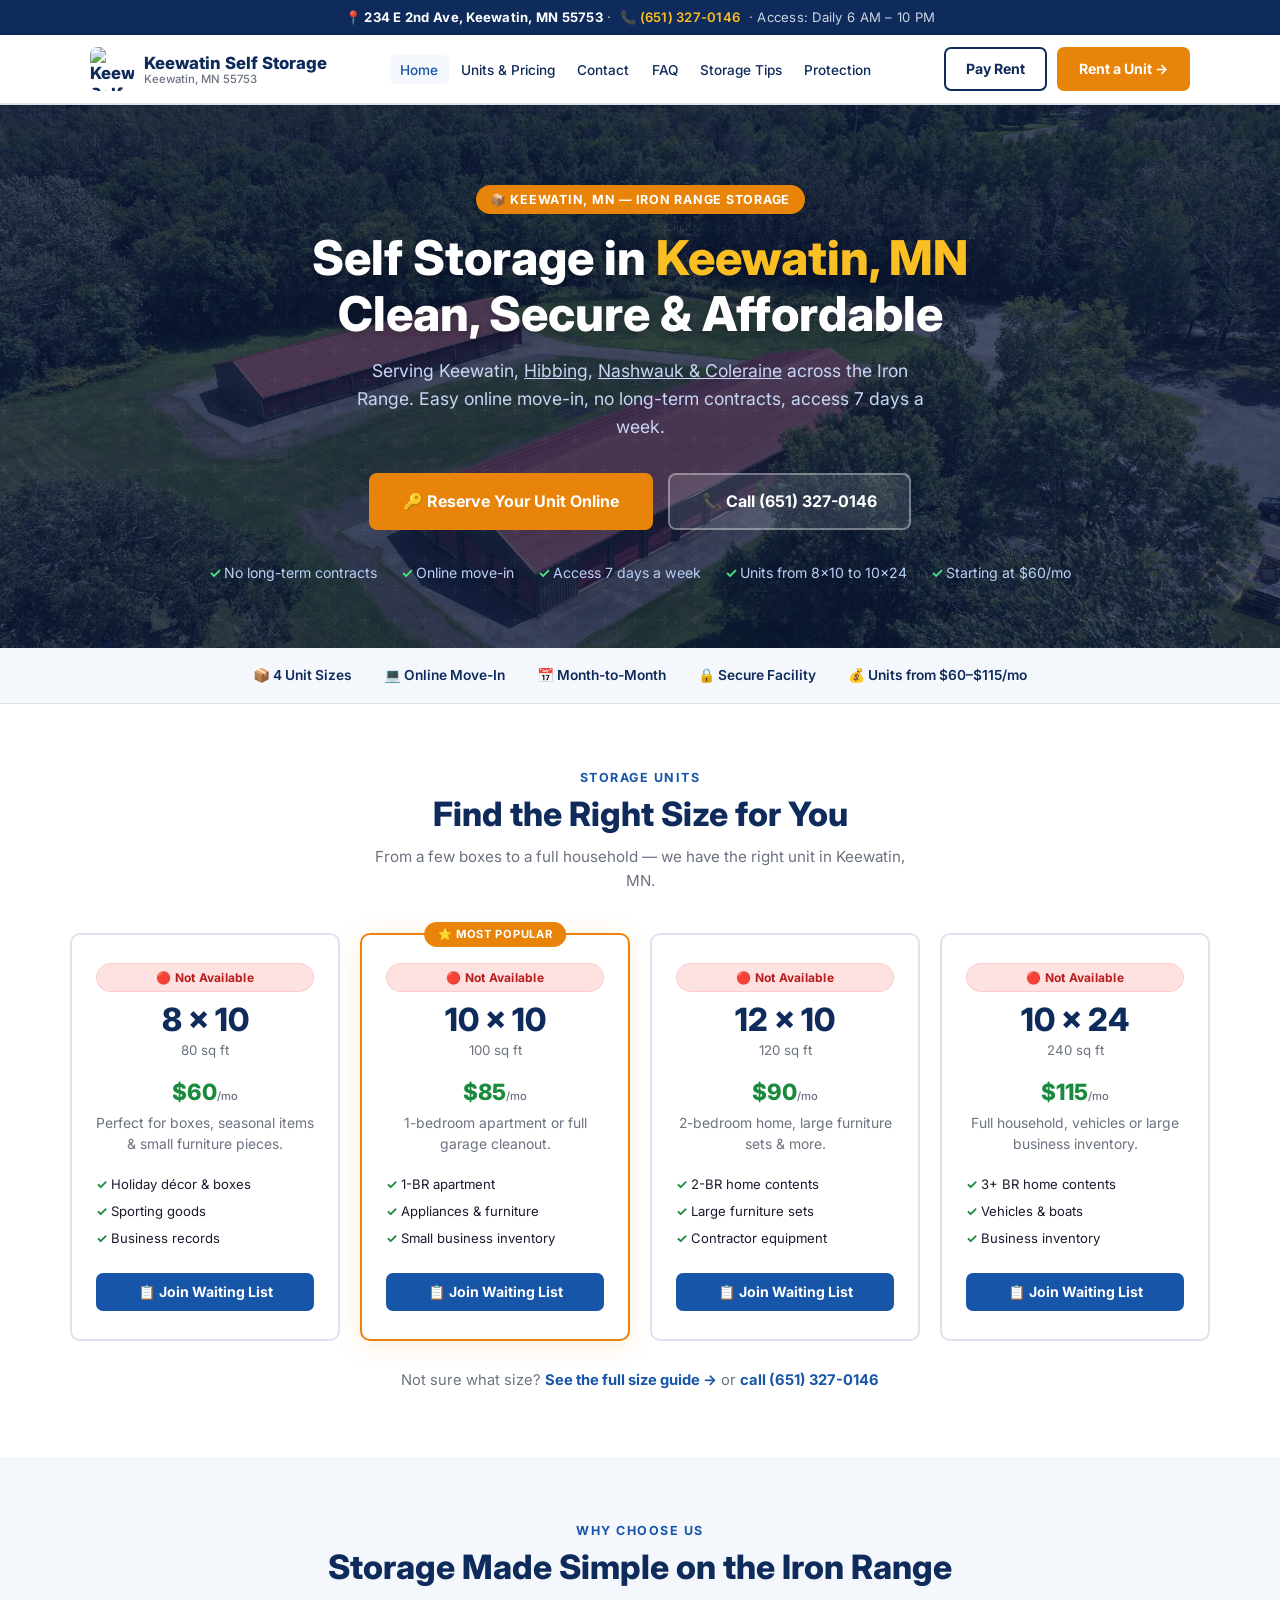
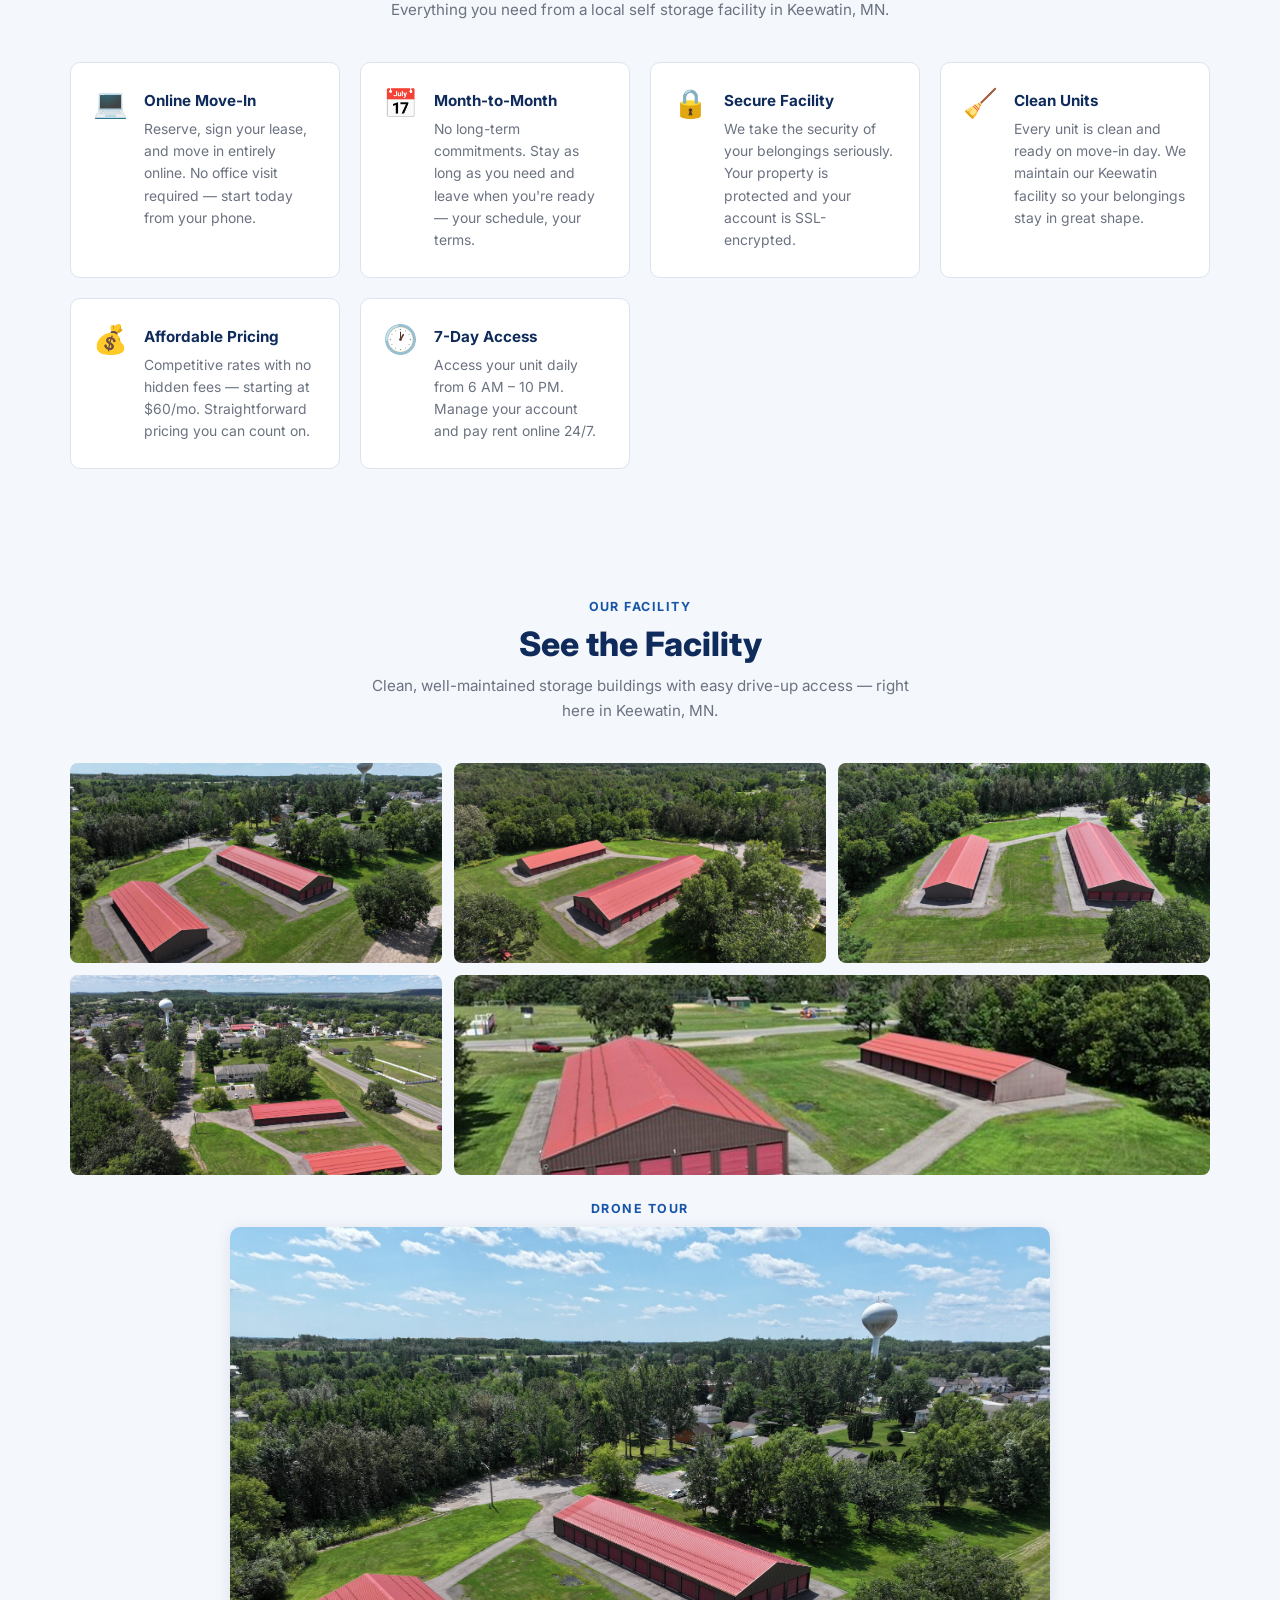
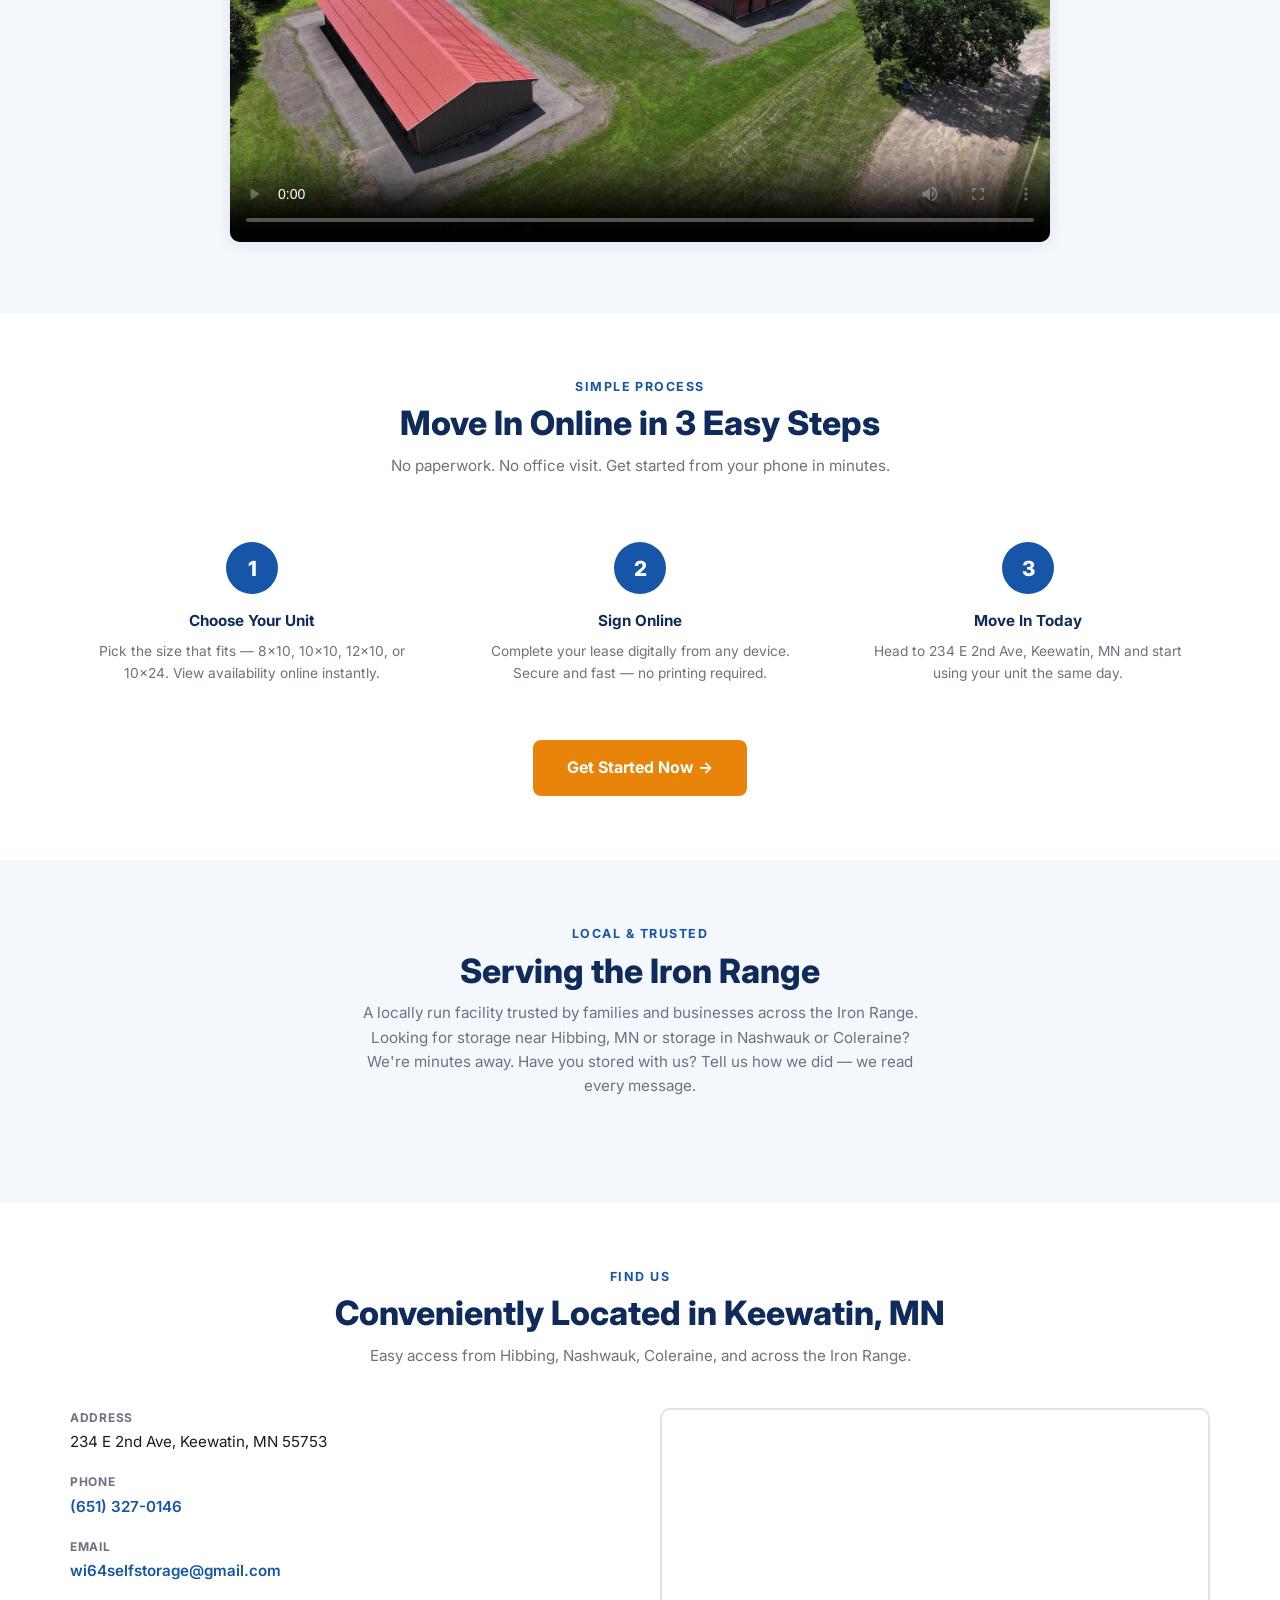
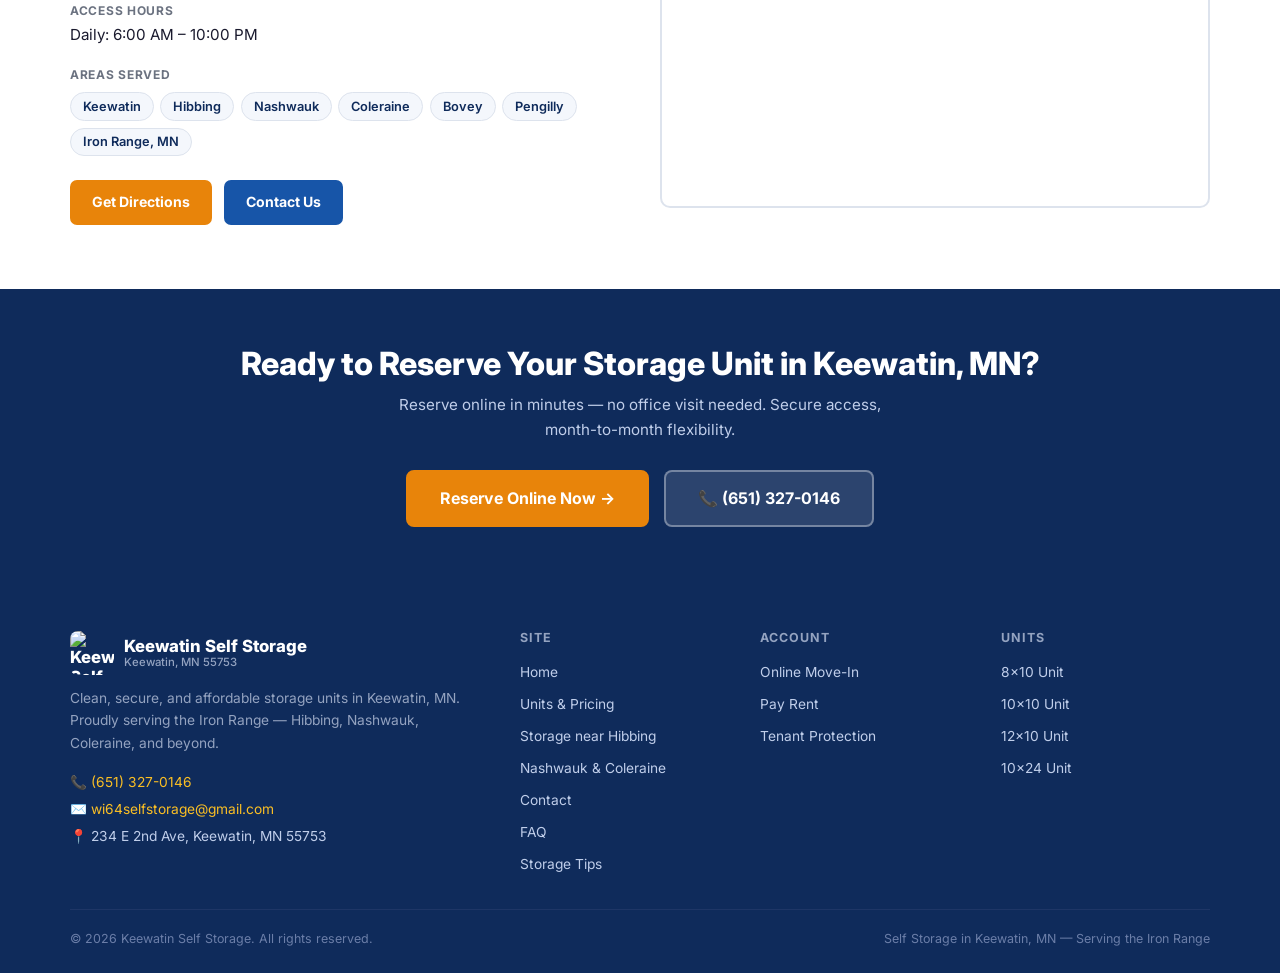
==== commit 1bb86f2b: "Keewatin: fix hero photo + nav — ensure changes are pushed" ====
--- a/index.html
+++ b/index.html
@@ -145,10 +145,9 @@
     <ul class="nav-links" id="navLinks">
       <li><a href="index.html" class="active">Home</a></li>
       <li><a href="units.html">Units &amp; Pricing</a></li>
-      <li><a href="storage-hibbing-mn.html">Near Hibbing</a></li>
-      <li><a href="storage-nashwauk-coleraine-mn.html">Nashwauk &amp; Coleraine</a></li>
       <li><a href="contact.html">Contact</a></li>
       <li><a href="faq.html">FAQ</a></li>
+      <li><a href="tips.html">Storage Tips</a></li>
       <li><a href="tenant-protection.html">Protection</a></li>
     </ul>
     <div class="nav-ctas">
@@ -158,7 +157,7 @@
   </div>
 </nav>
 
-<header class="hero">
+<header class="hero" style="background:linear-gradient(rgba(10,25,60,.72),rgba(10,25,60,.72)),url('images/facility-aerial-2.jpg') center/cover no-repeat;">
   <div class="hero-badge">📦 Keewatin, MN — Iron Range Storage</div>
   <h1>Self Storage in <em>Keewatin, MN</em><br>Clean, Secure &amp; Affordable</h1>
   <p class="lead">Serving Keewatin, <a href="storage-hibbing-mn.html" style="color:inherit;text-decoration:underline;">Hibbing</a>, <a href="storage-nashwauk-coleraine-mn.html" style="color:inherit;text-decoration:underline;">Nashwauk &amp; Coleraine</a> across the Iron Range. Easy online move-in, no long-term contracts, access 7 days a week.</p>
